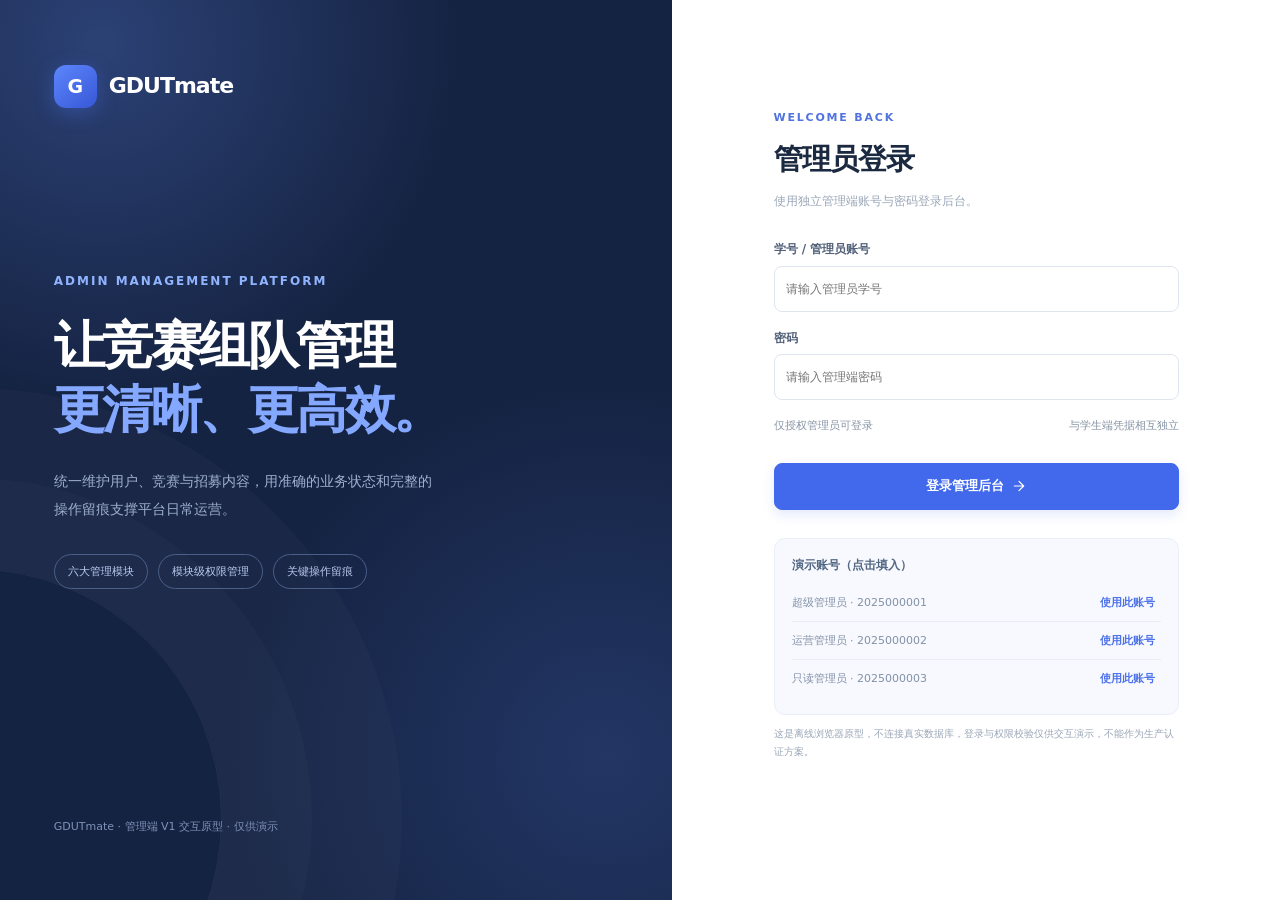
==== admin-v1/index.html @ 76bc225c "Add standalone mobile-accessible GDUTmate admin V1 interactive demo" ====
<!DOCTYPE html>
<html lang="zh-CN">
<head>
<meta charset="UTF-8" />
<meta name="viewport" content="width=device-width, initial-scale=1.0" />
<meta name="theme-color" content="#111c33" />
<title>GDUTmate · 管理端 V1 Demo</title>
<style>
:root{--ink:#1b2940;--muted:#8591a5;--blue:#4168e9;--blue2:#eef2ff;--line:#e7ecf3;--canvas:#f5f7fb;--green:#1b9b6b;--red:#d95663;--amber:#c68125;--side:#142037;--side2:#1e2b46;--white:#fff;--shadow:0 15px 46px rgba(22,43,82,.07)}
*{box-sizing:border-box}html{min-width:320px}body{margin:0;font-family:Inter,"SF Pro Display","PingFang SC","Microsoft YaHei",system-ui,sans-serif;background:var(--canvas);color:var(--ink);font-size:13px;line-height:1.55}button,input,select,textarea{font:inherit}button{cursor:pointer}button:disabled{opacity:.43;cursor:not-allowed}svg{flex-shrink:0}input,select,textarea{outline:none}input:focus,select:focus,textarea:focus{border-color:#a4b8fd!important;box-shadow:0 0 0 3px rgba(65,104,233,.10)}a{color:var(--blue)}h1,h2,h3,p{margin:0}.layout{display:flex;min-height:100vh}.sidebar{width:246px;position:fixed;inset:0 auto 0 0;background:var(--side);color:#bdc9db;display:flex;flex-direction:column;z-index:10;transition:width .2s}.brand{height:88px;display:flex;gap:11px;align-items:center;padding:0 25px;color:white;border-bottom:1px solid rgba(255,255,255,.065)}.brand-mark{height:37px;width:37px;border-radius:12px;background:linear-gradient(140deg,#5d86fc,#3757d7);display:grid;place-items:center;font-size:19px;font-weight:800;color:white;box-shadow:0 5px 19px rgba(77,113,240,.34)}.brand-name{font-size:20px;font-weight:800;letter-spacing:-.5px;line-height:1.15}.brand-name small{display:block;color:#8194b5;font-size:10px;letter-spacing:1.25px;font-weight:600;margin-top:4px}.nav-label{padding:31px 27px 13px;color:#70819d;font-size:10px;letter-spacing:2px;font-weight:800}.nav{padding:0 12px;display:flex;flex-direction:column;gap:5px}.nav-btn{width:100%;display:flex;align-items:center;gap:13px;border:0;border-radius:10px;background:transparent;color:#a9b9d1;text-align:left;padding:12px 15px;font-weight:600;transition:.16s}.nav-btn svg{color:#8498b9}.nav-btn:hover:not(:disabled){background:#23334f;color:white}.nav-btn.active{background:linear-gradient(100deg,#3759b0,#3353ac);color:white;box-shadow:0 5px 18px rgba(15,30,68,.28)}.nav-btn.active svg{color:white}.nav-btn.locked{opacity:.5}.nav-btn .lock{margin-left:auto}.sidebar-bottom{margin-top:auto;padding:17px 16px 20px;border-top:1px solid rgba(255,255,255,.075)}.side-user{display:flex;gap:10px;align-items:center;padding:7px 7px 14px}.side-avatar{background:#718bd1;color:white;border-radius:11px;width:34px;height:34px;display:grid;place-items:center;font-weight:750}.side-user strong{color:#e4ecfc;display:block;font-size:12px}.side-user span{color:#8d9db7;font-size:10px}.side-logout{border:1px solid rgba(255,255,255,.12);color:#afc0d7;background:#1c2b43;width:100%;padding:9px 13px;border-radius:9px;display:flex;gap:10px;align-items:center;justify-content:center}.side-logout:hover{background:#283b59}.side-reset{margin-top:10px;text-align:center;font-size:11px;color:#687b99;cursor:pointer}.side-reset:hover{color:#d6e1f8}.main{margin-left:246px;min-width:0;flex:1}.topbar{height:70px;padding:0 37px;border-bottom:1px solid var(--line);background:#fff;display:flex;align-items:center;justify-content:space-between;gap:10px}.breadcrumbs{display:flex;align-items:center;gap:9px;color:#8d99ac;font-size:12px}.breadcrumbs strong{font-weight:750;color:#263653}.top-actions{display:flex;gap:12px;align-items:center}.demo-label{font-size:11px;border:1px solid #dce4f7;background:#f0f4ff;color:#5674bc;border-radius:7px;padding:5px 9px;white-space:nowrap}.clock{font-size:12px;color:#7f8a9b}.top-avatar{width:32px;height:32px;border-radius:50%;display:grid;place-items:center;color:#fff;font-weight:800;background:#9dacd8}.content{max-width:1600px;margin:auto;padding:35px 37px 55px}.page-head{display:flex;align-items:flex-start;justify-content:space-between;gap:16px;margin-bottom:25px}.eyebrow{color:#4a71e9;font-size:11px;font-weight:800;letter-spacing:1.4px;margin-bottom:8px}.page-head h1{font-size:25px;font-weight:780;letter-spacing:-.9px;margin-bottom:7px}.subtitle{color:#8a95a7;font-size:12px}.muted{color:var(--muted)}.notice{border:1px solid #e0e9fd;background:#f5f8ff;color:#5770a1;border-radius:10px;padding:10px 13px;font-size:11px;display:flex;align-items:flex-start;gap:8px;margin-bottom:19px}.kpi-grid{display:grid;grid-template-columns:repeat(4,minmax(160px,1fr));gap:16px}.kpi{position:relative;text-align:left;border:1px solid #e6ebf2;background:white;padding:23px 22px 18px;border-radius:15px;box-shadow:var(--shadow);min-height:168px;transition:transform .16s,box-shadow .16s}.kpi:hover{transform:translateY(-3px);box-shadow:0 19px 42px rgba(29,57,108,.11)}.kpi-top{display:flex;justify-content:space-between;align-items:flex-start}.kpi-label{color:#7d8a9d;font-weight:600;font-size:12px}.kpi-icon{height:40px;width:40px;display:grid;place-items:center;border-radius:12px;background:#edf2ff;color:#4875ed}.kpi-icon.green{background:#e8f7f0;color:#269b6b}.kpi-icon.purple{background:#f3efff;color:#8c69c9}.kpi-icon.amber{background:#fff6e9;color:#d29a3f}.kpi-value{font-size:38px;line-height:1.2;font-weight:820;letter-spacing:-1.8px;margin-top:13px;font-variant-numeric:tabular-nums}.kpi-bottom{display:flex;justify-content:space-between;align-items:center;color:#9aa6b7;font-size:11px;margin-top:9px}.kpi-bottom span:last-child{display:flex;align-items:center;color:#587ced;gap:3px}.panel{background:white;border:1px solid var(--line);border-radius:15px;box-shadow:0 11px 40px rgba(32,53,90,.035);overflow:hidden}.panel-pad{padding:24px}.overview-lower{margin-top:21px;display:grid;grid-template-columns:1.08fr .92fr;gap:19px}.panel-title{display:flex;align-items:center;justify-content:space-between;gap:10px;margin-bottom:16px}.panel-title h3{font-size:15px;font-weight:760}.metric-list{display:flex;flex-direction:column;gap:0}.metric-line{display:grid;grid-template-columns:160px 1fr;gap:14px;border-bottom:1px solid #eef1f6;padding:11px 0}.metric-line:last-child{border-bottom:0}.metric-line strong{font-weight:700;color:#3b4c69;font-size:12px}.metric-line span{color:#8a95a6;font-size:12px}.activity{display:flex;flex-direction:column;gap:13px}.activity-item{display:flex;gap:12px;align-items:flex-start}.activity-dot{height:9px;width:9px;border-radius:50%;background:#a4b7ef;margin:6px 0 0 4px;box-shadow:0 0 0 4px #eff3ff}.activity-content{flex:1}.activity-content strong{font-size:12px;color:#3a4b67;font-weight:700}.activity-content p{color:#98a2b1;font-size:11px;margin-top:3px}.text-btn{border:0;background:transparent;color:#4b70da;padding:4px 0;font-weight:700;font-size:11px}.text-btn:hover{text-decoration:underline}.toolbar{padding:21px 23px;display:flex;align-items:center;justify-content:space-between;gap:12px;flex-wrap:wrap;border-bottom:1px solid #edf0f5}.filter-row{display:flex;align-items:center;gap:9px;flex-wrap:wrap}.search-wrap{position:relative}.search-wrap svg{position:absolute;left:12px;top:50%;transform:translateY(-50%);color:#9aa8b8}.control{height:36px;min-width:145px;border:1px solid #e1e7f1;background:#fff;border-radius:8px;color:#3c4d66;padding:0 12px;font-size:12px}.search-input{padding-left:35px;min-width:230px;width:260px}.btn{display:inline-flex;align-items:center;justify-content:center;gap:7px;border-radius:8px;border:1px solid #dfe6f1;background:#fff;color:#40516e;height:36px;padding:0 14px;font-weight:650;font-size:12px;white-space:nowrap;transition:.16s}.btn:hover:not(:disabled){background:#f5f8ff;border-color:#bfcdf5}.btn.primary{background:#4269eb;color:#fff;border-color:#4269eb;box-shadow:0 5px 12px rgba(65,104,233,.14)}.btn.primary:hover:not(:disabled){background:#3256d6}.btn.danger{color:#d34f59;border-color:#f2ced3}.btn.danger:hover:not(:disabled){background:#fff2f3}.btn.ghost{border-color:transparent;background:transparent}.btn.small{height:29px;padding:0 10px;font-size:11px}.btn.tiny{height:27px;padding:0 8px;font-size:11px}.btn.indigo{color:#4169df;border-color:#e1e7fc;background:#f8faff}.tbl-scroll{overflow-x:auto}.table{width:100%;border-collapse:collapse;text-align:left;min-width:820px}.table th{background:#fafbfe;color:#8996aa;text-transform:none;font-size:11px;font-weight:730;letter-spacing:.2px;padding:14px 20px;border-bottom:1px solid #edf0f5;white-space:nowrap}.table td{padding:15px 20px;font-size:12px;border-bottom:1px solid #f0f2f6;color:#42516b;vertical-align:middle;white-space:nowrap}.table tr:last-child td{border-bottom:0}.table tbody tr:hover{background:#fcfdff}.cell-main{font-weight:730;color:#2a3a55;max-width:255px;overflow:hidden;text-overflow:ellipsis}.cell-sub{font-size:10px;color:#a0acbc;margin-top:3px}.mono{font-variant-numeric:tabular-nums;font-family:ui-monospace,Menlo,Consolas,monospace;color:#7083a5;font-size:11px}.badge{display:inline-flex;align-items:center;gap:5px;padding:3px 9px;background:#f0f4ff;color:#5273ba;font-size:10px;border-radius:6px;font-weight:700;white-space:nowrap}.badge:before{content:'';width:5px;height:5px;border-radius:50%;background:currentColor}.badge.good{color:#1c9a71;background:#eaf8f1}.badge.warn{color:#bf812a;background:#fff5e6}.badge.bad{color:#d75969;background:#fdf0f2}.badge.neutral{color:#7e8da4;background:#f2f4f7}.badge.purple{color:#8769b7;background:#f4f0ff}.action-flex{display:flex;align-items:center;gap:7px}.pagination{padding:16px 22px;display:flex;justify-content:space-between;align-items:center;gap:10px;border-top:1px solid #eef1f5;font-size:11px;color:#98a4b5}.pages{display:flex;gap:5px}.page-button{height:29px;min-width:29px;padding:0 8px;border-radius:7px;border:1px solid #e5e9f1;color:#6d7d97;background:white}.page-button.current{background:#4268e9;color:white;border-color:#4268e9}.empty{text-align:center;padding:70px 12px;color:#a1aab8}.empty svg{color:#bfcadd;margin-bottom:10px}.empty h3{font-weight:700;color:#51617b;font-size:14px;margin-bottom:5px}.section-tabs{display:flex;align-items:center;gap:8px;padding:0 22px;border-bottom:1px solid #e9edf3}.tab{border:0;background:transparent;padding:17px 10px;color:#8b98ac;font-weight:700;border-bottom:2px solid transparent}.tab.active{color:#3c67e9;border-color:#496eef}.box-note{color:#8794a8;background:#f8faff;border:1px solid #eef1fc;padding:13px 15px;border-radius:9px;font-size:11px;margin-top:17px}.overlay{position:fixed;z-index:100;inset:0;background:rgba(15,29,55,.46);display:flex;align-items:center;justify-content:center;padding:22px;backdrop-filter:blur(2px)}.modal{width:min(650px,100%);max-height:calc(100vh - 40px);background:white;border-radius:16px;box-shadow:0 30px 80px rgba(5,24,65,.26);display:flex;flex-direction:column;overflow:hidden;animation:pop .18s ease-out}.modal.wide{width:min(850px,100%)}.modal.narrow{width:min(470px,100%)}@keyframes pop{from{transform:scale(.98) translateY(6px);opacity:.5}to{transform:none;opacity:1}}.modal-head{display:flex;align-items:center;justify-content:space-between;gap:14px;border-bottom:1px solid #edf0f5;padding:19px 24px}.modal-head h2{font-size:17px;font-weight:790}.close{height:30px;width:30px;border:0;border-radius:7px;color:#8a97ab;background:#f5f7fb;display:grid;place-items:center}.modal-body{overflow-y:auto;padding:23px 24px;min-height:0}.modal-foot{display:flex;justify-content:flex-end;gap:9px;border-top:1px solid #eef1f5;padding:15px 24px;background:#fdfefe}.form-grid{display:grid;grid-template-columns:repeat(2,minmax(0,1fr));gap:16px}.form-field{display:flex;flex-direction:column;gap:7px}.form-field.full{grid-column:1/-1}.form-field label{color:#53627a;font-size:12px;font-weight:700}.form-field label em{color:#e56e76;font-style:normal}.form-control{border:1px solid #dfe5ef;background:#fff;border-radius:8px;min-height:38px;width:100%;padding:9px 11px;color:#344561;font-size:12px}.form-control:disabled{background:#f6f8fb;color:#9aa6b5}textarea.form-control{resize:vertical;min-height:75px}.form-hint{color:#98a4b7;font-size:10px}.kv-grid{display:grid;grid-template-columns:repeat(2,minmax(0,1fr));gap:17px}.kv-item label{display:block;color:#8f9bad;font-size:11px;margin-bottom:4px}.kv-item strong{display:block;color:#35455f;font-size:12px;font-weight:700;word-break:break-word}.modal-divider{border:0;border-top:1px solid #edf1f6;margin:22px 0}.subhead{font-size:13px;font-weight:750;color:#2f405a;margin-bottom:14px}.drawer-overlay{align-items:stretch;justify-content:flex-end;padding:0}.drawer{width:min(660px,100%);background:white;height:100%;display:flex;flex-direction:column;box-shadow:-16px 0 60px rgba(8,20,48,.16);animation:slide .22s ease-out}@keyframes slide{from{transform:translateX(30px);opacity:.6}to{transform:none;opacity:1}}.drawer .modal-body{padding:26px 30px}.drawer .modal-head{padding:22px 29px}.drawer .modal-foot{padding:16px 29px}.drawer-hero{border-radius:12px;background:linear-gradient(125deg,#f5f8ff,#eaf0ff);padding:19px;display:flex;align-items:center;justify-content:space-between;margin-bottom:21px}.drawer-hero strong{display:block;color:#273c68;font-size:17px;font-weight:800}.drawer-hero span{display:block;color:#7791bf;font-size:11px;margin-top:3px}.callout{border:1px solid #f7e1b8;background:#fffbf2;padding:12px 13px;color:#99723b;border-radius:9px;font-size:11px;line-height:1.8}.danger-note{background:#fff3f4;border-color:#f9dce0;color:#b65c67}.permission-matrix{width:100%;border-collapse:collapse}.permission-matrix th,.permission-matrix td{border:1px solid #e8ecf2;padding:11px;text-align:center;font-size:11px}.permission-matrix th{background:#f8faff;color:#7a8aa3}.permission-matrix td:first-child{font-weight:720;color:#364a69;text-align:left}.permission-matrix input{accent-color:#466beb;height:15px;width:15px}.import-preview{overflow:auto;max-height:260px;margin-top:12px;border:1px solid #edf0f5;border-radius:9px}.import-preview table{border-collapse:collapse;width:100%;min-width:450px}.import-preview th,.import-preview td{border-bottom:1px solid #edf0f5;padding:8px 10px;font-size:11px;text-align:left}.import-preview th{background:#f8faff;color:#8797af}.error{color:#d75062;font-size:11px;margin-top:7px}.input-file{background:#f7f9ff;border:1px dashed #aebee7;padding:20px;border-radius:10px;text-align:center}.input-file input{max-width:100%;margin:10px auto 0}.login-screen{min-height:100vh;display:grid;grid-template-columns:minmax(0,1.05fr) minmax(450px,.95fr);background:#fff}.login-art{background:radial-gradient(circle at 15% 5%,rgba(105,147,255,.27),transparent 35%),radial-gradient(circle at 90% 84%,rgba(66,99,182,.3),transparent 39%),#152342;color:#fff;padding:65px 8%;display:flex;flex-direction:column;position:relative;overflow:hidden}.login-art:before{content:'';position:absolute;width:500px;height:500px;border:1px solid rgba(255,255,255,.06);border-radius:50%;left:-280px;bottom:-170px;box-shadow:0 0 0 90px rgba(255,255,255,.018),0 0 0 180px rgba(255,255,255,.018)}.login-brand{display:flex;align-items:center;gap:12px;position:relative}.login-brand .brand-mark{height:43px;width:43px}.login-brand strong{font-size:22px;letter-spacing:-1px}.login-copy{position:relative;margin:auto 0;padding-bottom:65px}.login-tag{color:#91b4ff;font-size:12px;font-weight:800;letter-spacing:2px;margin-bottom:22px}.login-copy h1{font-size:clamp(38px,4vw,60px);font-weight:820;line-height:1.26;letter-spacing:-2.5px}.login-copy h1 span{color:#84a7ff}.login-copy p{margin-top:25px;font-size:14px;color:#9fb0d0;max-width:390px;line-height:2}.login-pills{display:flex;gap:10px;flex-wrap:wrap;margin-top:31px}.login-pills span{color:#b9cbf0;border:1px solid #4a5f8a;border-radius:100px;padding:8px 13px;font-size:11px}.login-footer{color:#7e92b8;position:relative;font-size:11px}.login-right{padding:35px;display:flex;align-items:center;justify-content:center}.login-card{width:min(405px,100%)}.login-card .welcome{color:#5073df;font-size:11px;font-weight:800;letter-spacing:1.8px;margin-bottom:11px}.login-card h2{font-size:29px;letter-spacing:-1px;font-weight:820}.login-card p{font-size:12px;color:#9aa6b7;margin-top:10px;margin-bottom:30px}.login-form .form-field{margin-bottom:17px}.login-form .form-control{height:46px}.login-form .btn.primary{height:47px;font-size:13px;width:100%;margin-top:8px}.demo-accounts{background:#f7f9fe;border:1px solid #e9eef9;padding:17px;border-radius:11px;margin-top:28px}.demo-accounts h3{color:#536783;font-size:12px;margin-bottom:10px}.demo-account{display:flex;align-items:center;justify-content:space-between;border-top:1px solid #e7edf7;padding:9px 0;gap:5px}.demo-account:first-of-type{border-top:0}.demo-account span{color:#8391a7;font-size:11px}.demo-account button{border:0;background:transparent;color:#4d72ea;font-weight:700;font-size:11px}.login-error{color:#d95361;font-size:11px;min-height:20px;padding-top:4px}.help-row{display:flex;align-items:center;justify-content:space-between;gap:12px;font-size:11px;color:#8794a5}.permission-lock{border:1px solid #edf0f6;background:white;border-radius:14px;padding:60px 22px;text-align:center;color:#7f8c9d}.permission-lock h3{font-size:17px;color:#3c4e6b;margin:10px 0 5px}.toast-holder{position:fixed;z-index:250;right:27px;top:82px;display:flex;flex-direction:column;gap:10px}.toast{display:flex;align-items:flex-start;gap:10px;max-width:370px;background:#203450;color:white;padding:13px 16px;border-radius:9px;box-shadow:0 15px 32px rgba(19,39,73,.24);font-size:12px;animation:pop .18s ease-out}.toast.success svg{color:#66d5a4}.toast.error svg{color:#ff949f}.info-grid{display:grid;grid-template-columns:repeat(2,minmax(0,1fr));gap:11px}.info-card{background:#f8faff;padding:13px;border-radius:9px}.info-card span{display:block;font-size:10px;color:#97a5ba}.info-card strong{font-size:13px;color:#354c78;font-weight:750}.nowrap{white-space:nowrap}.mobile-nav{display:none}
@media(max-width:1190px){.sidebar{width:210px}.brand{padding:0 16px}.main{margin-left:210px}.content{padding:26px}.topbar{padding:0 26px}.kpi-grid{grid-template-columns:repeat(2,minmax(160px,1fr))}.overview-lower{grid-template-columns:1fr}.search-input{width:205px;min-width:190px}}
@media(max-width:700px){.sidebar{width:66px}.brand{justify-content:center;padding:0}.brand-name,.nav-label,.nav-btn span,.side-user>div:nth-child(2),.side-logout span,.side-reset,.side-user .side-avatar+div,.nav-btn .lock{display:none}.nav{padding:18px 8px}.nav-btn{justify-content:center;padding:12px}.side-user{justify-content:center}.side-logout{padding:9px}.main{margin-left:66px}.topbar{height:60px;padding:0 13px}.content{padding:20px 13px}.clock,.top-avatar{display:none}.demo-label{font-size:9px}.page-head h1{font-size:21px}.page-head{align-items:center}.kpi-grid{gap:9px}.kpi{padding:14px;min-height:146px}.kpi-value{font-size:31px}.kpi-icon{width:30px;height:30px}.toolbar{padding:14px}.filter-row{width:100%}.control{flex:1;min-width:120px}.search-wrap{width:100%}.search-input{width:100%}.form-grid,.kv-grid{grid-template-columns:1fr}.login-screen{display:block}.login-art{min-height:200px;padding:27px}.login-copy{margin:27px 0 0;padding:0}.login-copy h1{font-size:27px}.login-copy p,.login-pills,.login-footer{display:none}.login-right{padding:32px 22px}.login-card h2{font-size:25px}.modal-body{padding:17px}.drawer .modal-body{padding:17px}.drawer .modal-head{padding:18px}.modal-head{padding:16px}.modal-foot{padding:13px}.metric-line{grid-template-columns:1fr;gap:2px}}
@media(max-width:700px){.kpi-grid{grid-template-columns:repeat(2,minmax(0,1fr))}.kpi{padding:13px 11px;min-height:152px}.kpi-label{font-size:11px;max-width:calc(100% - 34px);overflow-wrap:anywhere;line-height:1.5}.kpi-top{min-height:42px}.kpi-bottom{font-size:10px;gap:7px;flex-wrap:wrap}.kpi-bottom span:last-child{white-space:nowrap}.kpi-value{font-size:29px}.breadcrumbs{font-size:11px}.topbar{gap:6px}.demo-label{white-space:normal;text-align:center}.permission-matrix{min-width:490px}.page-head{flex-wrap:wrap}.page-head .filter-row{width:100%}.page-head .filter-row .btn{flex:1}.table th,.table td{padding:12px 14px}.modal-foot{flex-wrap:wrap}.modal-foot .btn{flex:1}.login-art{min-height:165px}.login-copy{margin-top:18px}.login-copy h1{font-size:25px}}
@media(max-width:380px){.kpi-grid{grid-template-columns:1fr}.kpi{min-height:130px}.kpi-bottom{flex-wrap:nowrap}.sidebar{width:56px}.main{margin-left:56px}.nav{padding:12px 5px}.topbar{padding:0 10px}.content{padding:17px 10px}}
@media(max-width:440px){.kpi-grid{grid-template-columns:1fr}.kpi{padding:17px 19px;min-height:126px}.kpi-label{font-size:12px;max-width:none;white-space:nowrap}.kpi-top{min-height:0}.kpi-bottom{flex-wrap:nowrap}}

/* 首页最近管理操作：独立区块，不恢复已删除的指标统计口径 */
.recent-ops-panel{grid-column:1/-1}
.recent-ops-list{display:flex;flex-direction:column}
.recent-ops-item{width:100%;padding:14px 5px;border:0;border-top:1px solid #edf1f7;background:transparent;text-align:left;display:grid;grid-template-columns:10px minmax(0,1fr) minmax(120px,1.1fr) 152px 18px;gap:15px;align-items:center;color:var(--ink);border-radius:0}
.recent-ops-item:first-child{border-top:0}
.recent-ops-item:hover,.recent-ops-item:focus-visible{background:#f8faff;outline:none}
.recent-ops-item:focus-visible{box-shadow:inset 0 0 0 2px #a4b8fd;border-radius:7px}
.recent-ops-item .activity-dot{margin:0;align-self:center}
.recent-ops-title{display:block;color:#334561;font-weight:730;font-size:12px}
.recent-ops-sub{display:block;margin-top:3px;color:#93a0b2;font-size:11px}
.recent-ops-detail{font-size:11px;color:#8190a5;overflow:hidden;text-overflow:ellipsis;white-space:nowrap}
.recent-ops-time{font-size:11px;color:#8896ab;white-space:nowrap;text-align:right;font-variant-numeric:tabular-nums}
.recent-ops-item>svg{color:#9aadcc}
.recent-ops-empty{padding:22px 5px;color:#8491a5;font-size:12px}
@media(max-width:900px){.recent-ops-item{grid-template-columns:10px minmax(0,1fr) auto 16px;gap:10px}.recent-ops-detail{display:none}.recent-ops-time{font-size:10px}}
@media(max-width:520px){.recent-ops-item{grid-template-columns:9px minmax(0,1fr) 15px;gap:9px}.recent-ops-time{grid-column:2;grid-row:2;text-align:left;margin-top:-10px}.recent-ops-item>svg{grid-column:3;grid-row:1}.recent-ops-panel.panel-pad{padding:15px}.panel-title h3{font-size:14px}}
</style>
</head>
<body>
<div id="app"></div><div class="toast-holder" id="toastHolder"></div><div id="overlayHost"></div>
<script>
'use strict';
const STORAGE='GDUTmate_admin_v1_demo_data_20261031_rev2';
const SESSION='GDUTmate_admin_v1_demo_session';
const safeStorage=type=>{try{const st=globalThis[type],k='gdutmate_probe_'+Math.random();st.setItem(k,'1');st.removeItem(k);return st}catch(e){const data={};return {getItem:key=>Object.prototype.hasOwnProperty.call(data,key)?data[key]:null,setItem:(key,val)=>{data[key]=String(val)},removeItem:key=>{delete data[key]}}}};
const demoLocalStorage=safeStorage('localStorage'),demoSessionStorage=safeStorage('sessionStorage');
const MODS=[['overview','数据总览','layout-dashboard'],['users','用户管理','users'],['competitions','竞赛管理','trophy'],['recruitments','招募管理','clipboard-list'],['feedback','反馈管理','message-square'],['settings','系统设置','settings']];
const MOD_NAME=Object.fromEntries(MODS.map(x=>[x[0],x[1]]));
const ACTIONS=['view','create','edit','delete'];const ALLOWED_RIGHTS={overview:['view'],users:['view','create','edit','delete'],competitions:['view','create','edit','delete'],recruitments:['view','edit','delete'],feedback:['view'],settings:['view','create','edit']};
const DEFAULT_ADMIN_RIGHTS={overview:['view'],users:['view','create','edit'],competitions:['view','create','edit','delete'],recruitments:['view','edit','delete'],feedback:['view'],settings:[]};
const DEMO_LOGINS=[['2025000001','Admin@2026','超级管理员'],['2025000002','Operation@2026','运营管理员'],['2025000003','ReadOnly@2026','只读管理员']];
const icons={
'layout-dashboard':'<rect x="3" y="3" width="7" height="9" rx="1"/><rect x="14" y="3" width="7" height="5" rx="1"/><rect x="14" y="12" width="7" height="9" rx="1"/><rect x="3" y="16" width="7" height="5" rx="1"/>',
'users':'<path d="M16 21v-2a4 4 0 0 0-4-4H6a4 4 0 0 0-4 4v2"/><circle cx="9" cy="7" r="4"/><path d="M22 21v-2a4 4 0 0 0-3-3.87M16 3.13a4 4 0 0 1 0 7.75"/>',
'trophy':'<path d="M8 21h8M12 17v4M7 4h10v5a5 5 0 0 1-10 0V4ZM7 6H4v3a4 4 0 0 0 4 4M17 6h3v3a4 4 0 0 1-4 4"/>',
'clipboard-list':'<rect x="5" y="5" width="14" height="16" rx="2"/><rect x="9" y="3" width="6" height="4" rx="1"/><path d="M9 12h6M9 16h6"/>',
'message-square':'<path d="M21 11.5a8.38 8.38 0 0 1-.9 3.8 8.5 8.5 0 0 1-7.6 4.7 8.38 8.38 0 0 1-3.8-.9L3 21l1.9-5.7a8.38 8.38 0 0 1-.9-3.8 8.5 8.5 0 0 1 4.7-7.6 8.38 8.38 0 0 1 3.8-.9h.5a8.48 8.48 0 0 1 8 8v.5z"/>',
'settings':'<path d="M12 15.5a3.5 3.5 0 1 0 0-7 3.5 3.5 0 0 0 0 7Z"/><path d="M19.4 15a1.7 1.7 0 0 0 .34 1.88l.06.06-1.86 1.86-.06-.06A1.7 1.7 0 0 0 16 18.4a1.7 1.7 0 0 0-1.06 1.56V20h-2.6v-.04A1.7 1.7 0 0 0 11.3 18.4a1.7 1.7 0 0 0-1.88.34l-.06.06-1.86-1.86.06-.06A1.7 1.7 0 0 0 7.9 15a1.7 1.7 0 0 0-1.56-1.06H6.3v-2.6h.04A1.7 1.7 0 0 0 7.9 10.3a1.7 1.7 0 0 0-.34-1.88L7.5 8.36 9.36 6.5l.06.06a1.7 1.7 0 0 0 1.88.34 1.7 1.7 0 0 0 1.06-1.56V5.3h2.6v.04a1.7 1.7 0 0 0 1.06 1.56 1.7 1.7 0 0 0 1.88-.34l.06-.06 1.86 1.86-.06.06A1.7 1.7 0 0 0 19.4 10.3a1.7 1.7 0 0 0 1.56 1.06H21v2.6h-.04A1.7 1.7 0 0 0 19.4 15Z" transform="translate(-.7 -.7)"/>',
'log-out':'<path d="M10 17l5-5-5-5M15 12H3"/><path d="M12 3h6a3 3 0 0 1 3 3v12a3 3 0 0 1-3 3h-6"/>',
'plus':'<path d="M12 5v14M5 12h14"/>','search':'<circle cx="11" cy="11" r="8"/><path d="m21 21-4.35-4.35"/>','x':'<path d="M18 6 6 18M6 6l12 12"/>',
'arrow-right':'<path d="M5 12h14m-7-7 7 7-7 7"/>','chevron-right':'<path d="m9 18 6-6-6-6"/>',
'check-circle':'<circle cx="12" cy="12" r="9"/><path d="m8 12 3 3 5-6"/>','alert-circle':'<circle cx="12" cy="12" r="9"/><path d="M12 8v4m0 4h.01"/>',
'info':'<circle cx="12" cy="12" r="9"/><path d="M12 11v5m0-8h.01"/>','shield':'<path d="m12 22 7-4V6l-7-4-7 4v12z"/><path d="m9 12 2 2 4-4"/>',
'user-round':'<circle cx="12" cy="8" r="4"/><path d="M4 21a8 8 0 0 1 16 0"/>','file-text':'<path d="M14 2H6a2 2 0 0 0-2 2v16a2 2 0 0 0 2 2h12a2 2 0 0 0 2-2V8Z"/><path d="M14 2v6h6M8 13h8M8 17h8"/>',
'calendar':'<rect x="3" y="5" width="18" height="16" rx="2"/><path d="M16 3v4M8 3v4M3 10h18"/>','lock':'<rect x="5" y="10" width="14" height="11" rx="2"/><path d="M8 10V7a4 4 0 0 1 8 0v3"/>',
'edit':'<path d="M12 20h9M16.5 3.5a2.12 2.12 0 0 1 3 3L9 17l-4 1 1-4Z"/>','trash':'<path d="M3 6h18M8 6V4h8v2M6 6l1 14h10l1-14M10 10v6M14 10v6"/>',
'eye':'<path d="M2 12s3.5-7 10-7 10 7 10 7-3.5 7-10 7S2 12 2 12Z"/><circle cx="12" cy="12" r="3"/>',
'upload':'<path d="M12 16V3m-5 5 5-5 5 5M4 17v3a1 1 0 0 0 1 1h14a1 1 0 0 0 1-1v-3"/>',
'download':'<path d="M12 3v13m-5-5 5 5 5-5M4 17v3a1 1 0 0 0 1 1h14a1 1 0 0 0 1-1v-3"/>',
'rotate-ccw':'<path d="M3 12a9 9 0 1 0 3-6.7L3 8M3 3v5h5"/>','filter':'<path d="M4 6h16M7 12h10M10 18h4"/>',
'list-checks':'<path d="m3 7 2 2 4-4M13 7h8M3 17l2 2 4-4M13 17h8"/>',
'key-round':'<circle cx="8" cy="15" r="5"/><path d="m11.5 11.5 8-8L22 6l-2 2 2 2-3 3-2-2-2 2"/>',
'file-clock':'<path d="M13 2H6a2 2 0 0 0-2 2v16a2 2 0 0 0 2 2h6M13 2v6h6M13 2l6 6M8 13h3M8 17h2"/><circle cx="18" cy="17" r="5"/><path d="M18 14v3l2 1"/>',
'log-in':'<path d="M10 17l5-5-5-5M15 12H3"/><path d="M12 3h6a3 3 0 0 1 3 3v12a3 3 0 0 1-3 3h-6"/>',
'help-circle':'<circle cx="12" cy="12" r="10"/><path d="M9 9a3 3 0 0 1 6 0c0 2-3 2-3 5M12 17h.01"/>'};
const I=(name,size=17)=>`<svg xmlns="http://www.w3.org/2000/svg" width="${size}" height="${size}" viewBox="0 0 24 24" fill="none" stroke="currentColor" stroke-width="1.8" stroke-linecap="round" stroke-linejoin="round" aria-hidden="true">${icons[name]||icons.info}</svg>`;
const h=s=>String(s??'').replace(/[&<>"']/g,c=>({'&':'&amp;','<':'&lt;','>':'&gt;','"':'&quot;',"'":'&#39;'}[c]));
const attr=h;
const today=()=>new Date().toISOString().slice(0,10);
const todayLocal=()=>{let d=new Date();return `${d.getFullYear()}-${String(d.getMonth()+1).padStart(2,'0')}-${String(d.getDate()).padStart(2,'0')}`};
const timestamp=()=>{let d=new Date();return d.getFullYear()+'-'+String(d.getMonth()+1).padStart(2,'0')+'-'+String(d.getDate()).padStart(2,'0')+' '+String(d.getHours()).padStart(2,'0')+':'+String(d.getMinutes()).padStart(2,'0')};
const fmt=s=>s?String(s).replace('T',' ').slice(0,16):'待公布';
const dotLabel=(txt,kind='neutral')=>`<span class="badge ${kind}">${h(txt)}</span>`;
const ehtml=()=>`<div class="empty">${I('search',32)}<h3>没有匹配的数据</h3><p>尝试调整关键词或筛选条件</p></div>`;
const uid=p=>p+'-'+Math.random().toString(36).slice(2,8).toUpperCase();
function seedData(){
 const names=['林予安','陈子衿','许知夏','周一舟','顾星野','张映雪','李闻溪','温以宁','苏见山','杨之微','杜怀远','沈知意','江允诚','宋初禾','黎星辰','唐沐川','叶清和','钟若澜','方云舒','罗景行','莫书言','吴亦晨'];
 const majors=['国际经济与贸易','工商管理','计算机科学与技术','机械设计制造及其自动化','自动化','市场营销','电子信息工程','工业设计'];
 const skills=['市场调研','数据分析','Python','商业策划','产品设计','机械建模','前端开发','视觉设计','演讲答辩','财务建模','文案写作','项目管理'];
 const users=names.map((name,i)=>({id:'U'+String(i+1).padStart(3,'0'),studentNo:'2025'+String(100001+i),realName:name,nickname:['海盐气泡','夏日航线','paperplane','知行合一','星际漫游','鱼与飞鸟','雨后初晴','蓝色多瑙河','青石','小宇宙','白桃汽水','无声入海'][i%12]+(i>=12?'·'+(i+1):''),grade:['2025级','2024级','2026级','2023级'][i%4],major:majors[i%majors.length],skills:[skills[i%skills.length],skills[(i+3)%skills.length]],contact:'微信：gdut_demo_'+String(i+1).padStart(3,'0'),status:i===9||i===18?'disabled':'active',registeredAt:'2026-'+String(7+Math.floor(i/7)).padStart(2,'0')+'-'+String(5+(i*3)%21).padStart(2,'0')+' 11:24',deleted:false}));
 const competitions=[
 ['C001','高校商业策划挑战赛','商赛',true,'2026-10-01','2026-12-15','2027-03-08'],
 ['C002','大学生市场调查实践赛','商赛',true,'2026-10-10','2026-11-20','2027-02-14'],
 ['C003','全国大学生智能制造竞赛','机械类',true,'2026-10-03','2027-01-31',''],
 ['C004','高校机器人创新设计赛','机械类',true,'2026-11-05','2027-02-16','2027-04-20'],
 ['C005','电子系统设计挑战赛','电子信息类',true,'2026-10-10','2026-12-10','2027-03-11'],
 ['C006','青年创新创业挑战赛','创新创业类',true,'2026-09-10','2026-10-22','2026-11-18'],
 ['C007','大学生工业设计大赛','设计类',false,'2026-10-20','2026-12-01',''],
 ['C008','校园创意融合大赛','综合类',true,'2026-09-15','2027-01-15',''],
 ['C009','品牌策划案例分析赛','商赛',true,'2026-12-01','2027-02-15',''],
 ['C010','机电一体化设计大赛','机械类',false,'2026-10-01','2026-12-20','']
 ].map(([id,name,category,listed,regStart,regEnd,eventDate])=>({id,name,category,listed,regStart,regEnd,eventDate,deleted:false,updatedAt:'2026-10-29 15:30'}));
 const recs=[
 ['R1001','T100','星火调研队','C002','U001','数据分析','熟悉问卷设计、SPSS/Python基础','2026-10-15','2026-11-16',3,1,false,true],
 ['R1002','T100','星火调研队','C002','U001','报告撰写','具备数据解释与文字表达能力','2026-10-15','2026-11-16',2,0,false,true],
 ['R1003','T101','蓝图商业队','C001','U002','商业策划','熟悉市场调研与商业计划书','2026-10-12','2026-12-01',2,1,false,true],
 ['R1004','T102','极点智造队','C003','U003','机械设计','会使用SolidWorks','2026-10-11','2026-12-30',2,0,false,true],
 ['R1005','T103','乘风电子队','C005','U004','硬件开发','熟悉单片机、PCB','2026-10-10','2026-11-23',1,1,false,true],
 ['R1006','T104','循光创新队','C008','U005','产品经理','能独立完成竞品与需求分析','2026-10-05','2026-12-11',2,1,true,true],
 ['R1007','T105','奇点机器人队','C004','U006','结构设计','有机械建模基础','2026-11-05','2027-02-02',3,0,false,true],
 ['R1008','T106','青山计划队','C006','U007','路演答辩','有演讲或项目陈述经验','2026-09-15','2026-10-21',2,0,false,true],
 ['R1009','T107','造物实验室','C007','U008','视觉设计','熟悉Figma、PS','2026-10-20','2026-11-30',2,0,false,false],
 ['R1010','T108','星图商业队','C001','U009','财务分析','能够构建财务预测模型','2026-10-22','2026-12-01',3,0,false,false],
 ['R1011','T109','凌云科创队','C003','U010','嵌入式工程','C语言与单片机基础','2026-10-20','2026-12-30',2,0,false,true],
 ['R1012','T109','凌云科创队','C003','U010','硬件测试','具备实验设备使用经验','2026-10-20','2026-12-30',2,0,false,true],
 ['R1013','T110','远见研究队','C002','U011','数据可视化','Excel、Python可视化基础','2026-10-24','2026-11-09',3,0,false,true],
 ['R1014','T111','银河设计社','C008','U012','UI设计','具备交互设计知识','2026-10-28','2026-12-21',1,0,false,true],
 ['R1015','T112','云帆商业队','C001','U013','项目运营','文案、协调及时间管理能力','2026-10-01','2026-10-22',1,0,false,true],
 ['R1016','T113','城市创新队','C009','U014','市场研究','会写竞品分析报告','2026-12-01','2027-01-10',2,0,false,true]
 ].map(([id,teamId,teamName,compId,publisherId,position,requirements,startsAt,endsAt,quota,joined,closed,listed],i)=>({id,teamId,teamName,compId,publisherId,position,requirements,startsAt,endsAt,quota,joined,closed,listed,deleted:false,hiddenReason:listed?'':'manual',publishedAt:'2026-10-'+String(8+i).padStart(2,'0')+' 14:20'}));
 const feedback=[
 ['F1008','U003','希望筛选器支持同时选多个技能标签','目前选择技能标签只能单选，想要多选','2026-10-29 19:12'],
 ['F1007','U012','发布招募后缺少明显成功提示','发布按钮点完之后不确定是否成功，建议弹窗提示。','2026-10-29 15:24'],
 ['F1006','U005','招募页面竞赛名称过长时被截断','有的比赛名称很长，卡片里显示不完整。','2026-10-28 21:05'],
 ['F1005','U009','想要查看队伍是否已经招满','希望列表展示名额已满的状态，不要进去才知道。','2026-10-27 10:36'],
 ['F1004','U011','建议增加比赛日历入口','希望通过比赛日历找到即将截止的竞赛。','2026-10-26 17:41'],
 ['F1003','U006','筛选页面字体有点小','部分表单字段文字偏小。','2026-10-25 13:15'],
 ['F1002','U016','个人技能标签能否自定义','自己的技能不在固定的标签列表里。','2026-10-24 12:01'],
 ['F1001','U018','登录界面能否增加忘记密码入口','希望提供自助找回密码流程。','2026-10-23 09:56']
 ].map(([id,userId,summary,content,submittedAt])=>({id,userId,summary,content,submittedAt}));
 const admin=[
 {id:'A001',account:'2025000001',displayName:'系统管理员',role:'超级管理员',status:'active',createdAt:'2026-10-20 10:00',passwordHash:'',salt:'demo-super-2026',perms:{}},
 {id:'A002',account:'2025000002',displayName:'运营同学',role:'运营管理员',status:'active',createdAt:'2026-10-21 10:00',passwordHash:'',salt:'demo-ops-2026',perms:structuredClone(DEFAULT_ADMIN_RIGHTS)},
 {id:'A003',account:'2025000003',displayName:'观察员',role:'只读管理员',status:'active',createdAt:'2026-10-22 10:00',passwordHash:'',salt:'demo-read-2026',perms:Object.fromEntries(MODS.map(v=>[v[0],v[0]==='settings'?[]:['view']]))}
 ];
 const logs=[
 {id:'LOG-0003',actorId:'A001',actorAccount:'2025000001',at:'2026-10-29 15:30',module:'competitions',action:'更新竞赛',objectId:'C002',result:'成功',details:'更新报名日程与比赛基础信息',before:'报名截止：2026-11-15',after:'报名截止：2026-11-20'},
 {id:'LOG-0002',actorId:'A002',actorAccount:'2025000002',at:'2026-10-28 16:20',module:'recruitments',action:'下架招募',objectId:'R1010',result:'成功',details:'管理员下架，历史组队记录保留',before:'展示状态：上架',after:'展示状态：已下架'},
 {id:'LOG-0001',actorId:'A001',actorAccount:'2025000001',at:'2026-10-27 12:07',module:'users',action:'停用账号',objectId:'U010',result:'成功',details:'账号停止登录及写入权限',before:'状态：正常',after:'状态：已停用'}
 ];
 return {users,competitions,recruitments:recs,deletedRecruitmentRefs:[],feedback,admins:admin,logs,categories:['商赛','机械类','电子信息类','创新创业类','设计类','综合类'],teams:recs.map(x=>x.teamId).filter((x,i,a)=>a.indexOf(x)===i)};
}
let db;try{db=JSON.parse(demoLocalStorage.getItem(STORAGE))}catch(e){};if(!db?.users||!db?.admins)db=seedData();
let sessionAdminId=demoSessionStorage.getItem(SESSION)||'';
let currentPage='overview',settingsTab='admins';
const filters={users:{q:'',status:'all'},competitions:{q:'',category:'all',listed:'all'},recruitments:{q:'',comp:'all',business:'all',listed:'all'},feedback:{q:''},admins:{q:''},logs:{q:'',module:'all',action:'all'}};
const pageNos={users:1,competitions:1,recruitments:1,feedback:1,admins:1,logs:1};
let batchPreview=[],batchCredentials=[],toastTimer=0,confirmCallback=null;
const save=()=>demoLocalStorage.setItem(STORAGE,JSON.stringify(db));
const admin=()=>db.admins.find(a=>a.id===sessionAdminId && a.status==='active');
const isSuper=()=>admin()?.role==='超级管理员';
const can=(module,act)=>!!admin()&&ALLOWED_RIGHTS[module]?.includes(act)&&(isSuper()||!!admin()?.perms?.[module]?.includes(act));
const comp=id=>db.competitions.find(c=>c.id===id);
const person=id=>db.users.find(u=>u.id===id);
const ulabel=id=>{const u=person(id);return u&&!u.deleted?u.nickname:'[账号已删除]'};
const cname=id=>{let c=comp(id);return c?.name||'[已删除竞赛]'};
const areListed=r=>!r.deleted&&r.listed&&!!comp(r.compId)&&comp(r.compId).listed&&!comp(r.compId).deleted;
function bizStatus(r){const now=todayLocal();if(r.closed)return '已关闭';if(Number(r.joined)>=Number(r.quota))return '名额已满';if(r.startsAt&&r.startsAt>now)return '未开始';if(r.endsAt&&r.endsAt<now)return '已截止';return '招募中'}
const styleFor=s=>({'正常':'good','已停用':'bad','上架':'good','已下架':'neutral','招募中':'good','未开始':'purple','已截止':'warn','已关闭':'neutral','名额已满':'warn','成功':'good','已删除':'bad'})[s]||'neutral';
function recordLog(module,action,objectId,details,before='',after='',actorOverride=null){let actor=actorOverride||admin();db.logs.unshift({id:'LOG-'+String(Date.now()).slice(-8)+String(Math.floor(Math.random()*10)),actorId:actor.id,actorAccount:actor.account,at:timestamp(),module,action,objectId,result:'成功',details,before,after});save()}
const toast=(text,type='success')=>{let root=document.getElementById('toastHolder');let node=document.createElement('div');node.className='toast '+type;node.innerHTML=I(type==='success'?'check-circle':'alert-circle',16)+'<div>'+h(text)+'</div>';root.appendChild(node);setTimeout(()=>node.remove(),3500)};
async function pwdDigest(pass,salt){const s=salt+':'+pass;if(globalThis.crypto?.subtle){const result=await globalThis.crypto.subtle.digest('SHA-256',new TextEncoder().encode(s));return [...new Uint8Array(result)].map(v=>v.toString(16).padStart(2,'0')).join('')}let x=2166136261;for(let k=0;k<s.length;k++){x^=s.charCodeAt(k);x=Math.imul(x,16777619)}return 'fallback-'+(x>>>0).toString(16)}
async function ensureSeedHashes(){let changed=false;for(let i=0;i<db.admins.length;i++){let a=db.admins[i];if(!a.passwordHash&&DEMO_LOGINS[i]?.[0]===a.account){a.passwordHash=await pwdDigest(DEMO_LOGINS[i][1],a.salt);changed=true}}if(changed)save()}
function render(){let a=admin();if(!a){sessionAdminId='';demoSessionStorage.removeItem(SESSION);renderLogin();return}document.getElementById('app').innerHTML=`<div class="layout"><aside class="sidebar"><div class="brand"><div class="brand-mark">G</div><div class="brand-name">GDUTmate<small>ADMIN CONSOLE</small></div></div><div class="nav-label">工作台 / WORKSPACE</div><nav class="nav">${MODS.map(([key,label,ic])=>`<button type="button" class="nav-btn ${currentPage===key?'active':''} ${!can(key,'view')?'locked':''}" onclick="routeTo('${key}')" title="${label}">${I(ic,18)}<span>${label}</span>${!can(key,'view')?'<span class="lock">'+I('lock',12)+'</span>':''}</button>`).join('')}</nav><div class="sidebar-bottom"><div class="side-user"><div class="side-avatar">${h(a.displayName[0])}</div><div><strong>${h(a.displayName)}</strong><span>${h(a.role)} · ${h(a.account)}</span></div></div><button class="side-logout" onclick="logout()">${I('log-out',15)}<span>退出管理端</span></button>${isSuper()?'<div class="side-reset" onclick="resetDemo()">重置演示数据</div>':''}</div></aside><div class="main"><header class="topbar"><div class="breadcrumbs">GDUTmate 管理后台 ${I('chevron-right',13)} <strong>${MOD_NAME[currentPage]}</strong></div><div class="top-actions"><span class="demo-label">DEMO · 本地模拟数据</span><span class="clock">${h(new Intl.DateTimeFormat('zh-CN',{year:'numeric',month:'long',day:'numeric'}).format(new Date()))}</span><div class="top-avatar">${h(a.displayName[0])}</div></div></header><main class="content" id="content">${can(currentPage,'view')?renderContent():noPermission()}</main></div></div>`;
 if(can(currentPage,'view'))renderTable(currentPage);
}
function pageHead(eyebrow,title,desc,actions=''){return `<div class="page-head"><div><div class="eyebrow">${eyebrow}</div><h1>${title}</h1><div class="subtitle">${desc}</div></div><div class="filter-row">${actions}</div></div>`}
function noPermission(){return pageHead('ACCESS CONTROL',MOD_NAME[currentPage],'此模块由管理员权限控制')+`<div class="permission-lock">${I('lock',34)}<h3>当前账号无访问权限</h3><p>如需操作，请联系有权限的超级管理员调整模块访问权限。</p></div>`}
function renderContent(){switch(currentPage){case'overview':return overviewHTML();case'users':return usersHTML();case'competitions':return competitionsHTML();case'recruitments':return recHTML();case'feedback':return feedbackHTML();case'settings':return settingsHTML()}}
function routeTo(page,params={}){if(!MOD_NAME[page])return;if(params.reset){if(page==='recruitments')filters.recruitments={q:'',comp:'all',business:'all',listed:'all'};if(page==='users')filters.users={q:'',status:'all'};if(page==='feedback')filters.feedback={q:''};pageNos[page]=1}if(page==='recruitments'){if(params.business)filters.recruitments.business=params.business;if(params.listed)filters.recruitments.listed=params.listed}currentPage=page;closeOverlay();render();window.scrollTo({top:0,behavior:'instant'})}
function countStats(){const listed=db.recruitments.filter(areListed);return {users:db.users.filter(x=>!x.deleted).length,posts:listed.length,teams:new Set(listed.filter(r=>bizStatus(r)==='招募中').map(x=>x.teamId)).size,feedback:db.feedback.length}}
function overviewHTML(){let s=countStats();const metrics=[['有效用户总数',s.users,'users','users','未删除的用户账号','blue',{reset:true}],['当前已上架招募帖',s.posts,'clipboard-list','recruitments','当前上架的招募帖','green',{reset:true,listed:'listed'}],['正在招募的队伍数',s.teams,'trophy','recruitments','按队伍 ID 去重','purple',{reset:true,business:'招募中',listed:'listed'}],['反馈总数',s.feedback,'message-square','feedback','收到的有效反馈','amber',{reset:true}]];return pageHead('DASHBOARD / 数据总览','平台运营概况','查看平台核心运营数据，点击统计卡片可进入对应管理列表。')+`<div class="notice">${I('info',14)}<span>当前为<strong>本地模拟数据</strong>，示例竞赛、日期及账号并非真实信息；管理端尚未连接客户端或服务器。</span></div><div class="kpi-grid">${metrics.map(m=>`<button class="kpi" onclick='routeTo(${JSON.stringify(m[3])},${JSON.stringify(m[6])})'><div class="kpi-top"><span class="kpi-label">${h(m[0])}</span><span class="kpi-icon ${m[5]==='blue'?'':m[5]}">${I(m[2],20)}</span></div><div class="kpi-value">${m[1]}</div><div class="kpi-bottom"><span>${h(m[4])}</span><span>查看详情 ${I('arrow-right',12)}</span></div></button>`).join('')}</div><div class="overview-lower"><section class="panel panel-pad recent-ops-panel"><div class="panel-title"><h3>最近管理操作</h3>${can('settings','view')?`<button class="text-btn" type="button" onclick="openLogs()">查看全部日志 ${I('arrow-right',12)}</button>`:''}</div>${can('settings','view')?recentOperationsHTML():`<p class="recent-ops-empty">当前账号无操作日志查看权限。</p>`}</section></div>`}
function recentOperationsHTML(){
 const latest=[...(db.logs||[])].sort((a,b)=>b.at.localeCompare(a.at)).slice(0,5);
 if(!latest.length)return `<p class="recent-ops-empty">暂无管理操作记录。</p>`;
 return `<div class="recent-ops-list">${latest.map(x=>{
  const actor=db.admins.find(a=>a.id===x.actorId);
  return `<button type="button" class="recent-ops-item" onclick="openRecentLog('${attr(x.id)}')" title="查看此操作日志详情"><span class="activity-dot" aria-hidden="true"></span><span><span class="recent-ops-title">${h(x.action)} <span class="mono">${h(x.objectId)}</span></span><span class="recent-ops-sub">${h(actor?.displayName||x.actorAccount)} · ${h(MOD_NAME[x.module]||x.module)}</span></span><span class="recent-ops-detail" title="${attr(x.details||'')}">${h(x.details||'—')}</span><time class="recent-ops-time">${h(x.at)}</time>${I('chevron-right',14)}</button>`;
 }).join('')}</div>`;
}
function openRecentLog(id){if(!can('settings','view')){toast('当前账号无操作日志查看权限','error');return}openLog(id)}
function usersHTML(){return pageHead('USER MANAGEMENT','用户管理','查看、维护学生账号资料，支持单条录入与批量导入。',`${can('users','create')?`<button class="btn" onclick="openBatchImport()">${I('upload',14)}批量导入</button><button class="btn primary" onclick="openUserForm()">${I('plus',15)}单个录入</button>`:''}`)+`<section class="panel"><div class="toolbar"><div class="filter-row"><div class="search-wrap">${I('search',15)}<input class="control search-input" value="${attr(filters.users.q)}" placeholder="搜索学号或昵称" oninput="setFilter('users','q',this.value)" /></div><select class="control" onchange="setFilter('users','status',this.value)"><option value="all">全部账号状态</option><option value="active" ${filters.users.status==='active'?'selected':''}>正常</option><option value="disabled" ${filters.users.status==='disabled'?'selected':''}>已停用</option></select></div><span class="muted" style="font-size:11px">支持账号详情、编辑、停用、重置密码与删除</span></div><div id="table-results"></div></section>`}
function competitionsHTML(){return pageHead('COMPETITION MANAGEMENT','竞赛管理','正式系统使用统一竞赛 ID，供客户端筛选、发布招募和比赛日历共用。',`${can('competitions','edit')?`<button class="btn" onclick="openCategories()">${I('filter',14)}类别管理</button>`:''}${can('competitions','create')?`<button class="btn primary" onclick="openCompetitionForm()">${I('plus',15)}新增竞赛</button>`:''}`)+`<div class="notice">${I('info',14)}<span>竞赛下架或删除后，关联招募帖同步下架；重新上架竞赛不会自动恢复招募帖。比赛日期未公布时可保持空白。</span></div><section class="panel"><div class="toolbar"><div class="filter-row"><div class="search-wrap">${I('search',15)}<input class="control search-input" value="${attr(filters.competitions.q)}" placeholder="搜索竞赛名称或 ID" oninput="setFilter('competitions','q',this.value)" /></div><select class="control" onchange="setFilter('competitions','category',this.value)"><option value="all">全部竞赛类别</option>${db.categories.map(c=>`<option value="${attr(c)}" ${filters.competitions.category===c?'selected':''}>${h(c)}</option>`).join('')}</select><select class="control" onchange="setFilter('competitions','listed',this.value)"><option value="all">全部上架状态</option><option value="listed" ${filters.competitions.listed==='listed'?'selected':''}>上架</option><option value="unlisted" ${filters.competitions.listed==='unlisted'?'selected':''}>下架</option></select></div></div><div id="table-results"></div></section>`}
function recHTML(){return pageHead('RECRUITMENT MANAGEMENT','招募管理','只做招募内容管理，不代替队长审批入队和维护组队关系。')+`<div class="notice">${I('info',14)}<span>“招募中、未开始、已截止、已关闭、名额已满”根据业务字段推导。管理员只可下架、删除或在条件满足时恢复展示，不可强制修改业务状态。</span></div><section class="panel"><div class="toolbar"><div class="filter-row"><div class="search-wrap">${I('search',15)}<input class="control search-input" value="${attr(filters.recruitments.q)}" placeholder="搜索队伍、岗位或帖子 ID" oninput="setFilter('recruitments','q',this.value)" /></div><select class="control" onchange="setFilter('recruitments','comp',this.value)"><option value="all">全部竞赛</option>${db.competitions.filter(c=>!c.deleted).map(c=>`<option value="${c.id}" ${filters.recruitments.comp===c.id?'selected':''}>${h(c.name)}</option>`).join('')}</select><select class="control" onchange="setFilter('recruitments','business',this.value)"><option value="all">全部业务状态</option>${['招募中','未开始','已截止','已关闭','名额已满'].map(x=>`<option ${filters.recruitments.business===x?'selected':''}>${x}</option>`).join('')}</select><select class="control" onchange="setFilter('recruitments','listed',this.value)"><option value="all">全部展示状态</option><option value="listed" ${filters.recruitments.listed==='listed'?'selected':''}>上架</option><option value="unlisted" ${filters.recruitments.listed==='unlisted'?'selected':''}>已下架</option></select></div></div><div id="table-results"></div></section>`}
function feedbackHTML(){return pageHead('FEEDBACK MANAGEMENT','反馈管理','保留客户端提交的原始反馈；仅查看，不设置处理状态与强制回复。')+`<section class="panel"><div class="toolbar"><div class="filter-row"><div class="search-wrap">${I('search',15)}<input class="control search-input" value="${attr(filters.feedback.q)}" placeholder="搜索反馈内容或提交人" oninput="setFilter('feedback','q',this.value)" /></div></div><span class="muted" style="font-size:11px">按提交时间倒序</span></div><div id="table-results"></div></section>`}
function settingsHTML(){return pageHead('SYSTEM SETTINGS','系统设置','仅包含管理员账号与操作日志；权限与日志接口在正式开发时需服务端校验。')+`<section class="panel"><div class="section-tabs"><button class="tab ${settingsTab==='admins'?'active':''}" onclick="settingsTab='admins';render()">管理员账号</button><button class="tab ${settingsTab==='logs'?'active':''}" onclick="settingsTab='logs';render()">操作日志</button></div>${settingsTab==='admins'?`<div class="toolbar"><div class="filter-row"><div class="search-wrap">${I('search',15)}<input class="control search-input" value="${attr(filters.admins.q)}" placeholder="搜索管理员账号或姓名" oninput="setFilter('admins','q',this.value)" /></div></div>${can('settings','create')?`<button class="btn primary" onclick="openAdminForm()">${I('plus',15)}新增管理员</button>`:''}</div>`:`<div class="toolbar"><div class="filter-row"><div class="search-wrap">${I('search',15)}<input class="control search-input" value="${attr(filters.logs.q)}" placeholder="搜索操作者、对象 ID" oninput="setFilter('logs','q',this.value)" /></div><select class="control" onchange="setFilter('logs','module',this.value)"><option value="all">全部模块</option>${MODS.map(([k,v])=>`<option value="${k}" ${filters.logs.module===k?'selected':''}>${v}</option>`).join('')}</select><select class="control" onchange="setFilter('logs','action',this.value)"><option value="all">全部动作</option>${[...new Set(db.logs.map(x=>x.action))].map(x=>`<option value="${attr(x)}" ${filters.logs.action===x?'selected':''}>${h(x)}</option>`).join('')}</select></div><span class="muted" style="font-size:11px">日志只读，不可修改或删除</span></div>`}<div id="table-results"></div></section>`}
function setFilter(kind,key,value){filters[kind][key]=value;pageNos[kind]=1;renderTable(currentPage)}
function setPage(kind,n){pageNos[kind]=n;renderTable(currentPage)}
function paginate(kind,rows,cols){const n=8,total=rows.length,pg=Math.min(pageNos[kind]||1,Math.max(1,Math.ceil(total/n)));pageNos[kind]=pg;const shown=rows.slice((pg-1)*n,pg*n);return `<div class="tbl-scroll"><table class="table"><thead><tr>${cols.headers.map(c=>`<th>${c}</th>`).join('')}</tr></thead><tbody>${shown.map(cols.row).join('')}</tbody></table></div>${!total?ehtml():''}<div class="pagination"><span>共 <strong>${total}</strong> 条 · 当前第 ${pg} / ${Math.max(1,Math.ceil(total/n))} 页</span><div class="pages"><button class="page-button" ${pg===1?'disabled':''} onclick="setPage('${kind}',${pg-1})">上一页</button>${Array.from({length:Math.min(5,Math.ceil(total/n))},(_,i)=>{let t=Math.max(1,Math.min(Math.ceil(total/n)-4,pg-2))+i;return t<=Math.ceil(total/n)?`<button class="page-button ${pg===t?'current':''}" onclick="setPage('${kind}',${t})">${t}</button>`:''}).join('')}<button class="page-button" ${pg>=Math.ceil(total/n)?'disabled':''} onclick="setPage('${kind}',${pg+1})">下一页</button></div></div>`}
function renderTable(page){if(page==='overview'||!can(page,'view'))return;let root=document.getElementById('table-results');if(!root)return;let kind=page==='settings'?settingsTab:page,html='';if(kind==='users'){
 let f=filters.users,rows=db.users.filter(u=>!u.deleted&&(!f.q||[u.studentNo,u.nickname].some(x=>String(x).toLowerCase().includes(f.q.toLowerCase())))&&(f.status==='all'||u.status===f.status)).sort((a,b)=>a.studentNo.localeCompare(b.studentNo));
 html=paginate(kind,rows,{headers:['学号','昵称','年级','专业','账号状态','注册时间','操作'],row:u=>`<tr><td class="mono">${h(u.studentNo)}</td><td><div class="cell-main">${h(u.nickname)}</div></td><td>${h(u.grade)}</td><td>${h(u.major)}</td><td>${dotLabel(u.status==='active'?'正常':'已停用',u.status==='active'?'good':'bad')}</td><td class="mono">${h(u.registeredAt)}</td><td><div class="action-flex"><button class="btn tiny indigo" onclick="openUserDetails('${u.id}')">${I('eye',12)}查看详情</button>${can('users','edit')?`<button class="btn tiny" onclick="toggleUser('${u.id}')">${u.status==='active'?'停用':'恢复'}</button>`:''}</div></td></tr>`})
 }else if(kind==='competitions'){
 let f=filters.competitions,rows=db.competitions.filter(c=>!c.deleted&&(!f.q||[c.id,c.name].some(x=>x.toLowerCase().includes(f.q.toLowerCase())))&&(f.category==='all'||c.category===f.category)&&(f.listed==='all'||(f.listed==='listed')===c.listed));
 html=paginate(kind,rows,{headers:['竞赛 ID / 名称','类别','上架状态','报名开始','报名截止','比赛日期','更新时间','操作'],row:c=>`<tr><td><div class="cell-main">${h(c.name)}</div><div class="cell-sub mono">${c.id}</div></td><td>${h(c.category)}</td><td>${dotLabel(c.listed?'上架':'已下架',c.listed?'good':'neutral')}</td><td class="mono">${fmt(c.regStart)}</td><td class="mono">${fmt(c.regEnd)}</td><td class="mono">${fmt(c.eventDate)}</td><td class="mono">${h(c.updatedAt)}</td><td><div class="action-flex"><button class="btn tiny indigo" onclick="openCompetitionForm('${c.id}')">${can('competitions','edit')?'编辑':'查看'}</button>${can('competitions','edit')?`<button class="btn tiny" onclick="toggleCompetition('${c.id}')">${c.listed?'下架':'上架'}</button>`:''}${can('competitions','delete')?`<button class="btn tiny danger" onclick="deleteCompetition('${c.id}')">删除</button>`:''}</div></td></tr>`})
 }else if(kind==='recruitments'){
 let f=filters.recruitments,rows=db.recruitments.filter(r=>!r.deleted&&(!f.q||[r.id,r.teamName,r.position,cname(r.compId),ulabel(r.publisherId)].some(x=>String(x).toLowerCase().includes(f.q.toLowerCase())))&&(f.comp==='all'||r.compId===f.comp)&&(f.business==='all'||bizStatus(r)===f.business)&&(f.listed==='all'||(f.listed==='listed')===areListed(r))).sort((a,b)=>b.publishedAt.localeCompare(a.publishedAt));
 html=paginate(kind,rows,{headers:['招募帖 ID / 队伍','所属竞赛','岗位','发布者','发布时间','业务状态','展示状态','操作'],row:r=>`<tr><td><div class="cell-main">${h(r.teamName)}</div><div class="cell-sub mono">${h(r.id)} · ${h(r.teamId)}</div></td><td><div class="cell-main" style="max-width:190px" title="${attr(cname(r.compId))}">${h(cname(r.compId))}</div></td><td>${h(r.position)}</td><td>${h(ulabel(r.publisherId))}</td><td class="mono">${h(r.publishedAt)}</td><td>${dotLabel(bizStatus(r),styleFor(bizStatus(r)))}</td><td>${dotLabel(areListed(r)?'上架':'已下架',areListed(r)?'good':'neutral')}</td><td><div class="action-flex"><button class="btn tiny indigo" onclick="openRecruitment('${r.id}')">详情</button>${can('recruitments','edit')?`<button class="btn tiny" onclick="${areListed(r)?'unlistRecruitment':'restoreRecruitment'}('${r.id}')">${areListed(r)?'下架':'恢复'}</button>`:''}${can('recruitments','delete')?`<button class="btn tiny danger" onclick="deleteRecruitment('${r.id}')">删除</button>`:''}</div></td></tr>`})
 }else if(kind==='feedback'){
 let f=filters.feedback,rows=[...db.feedback].filter(x=>!f.q||[x.id,x.summary,x.content,ulabel(x.userId)].some(a=>String(a).toLowerCase().includes(f.q.toLowerCase()))).sort((a,b)=>b.submittedAt.localeCompare(a.submittedAt));
 html=paginate(kind,rows,{headers:['反馈 ID','提交人','内容摘要','提交时间','操作'],row:x=>`<tr><td class="mono">${x.id}</td><td>${h(ulabel(x.userId))}</td><td><div class="cell-main" style="max-width:480px" title="${attr(x.summary)}">${h(x.summary)}</div></td><td class="mono">${h(x.submittedAt)}</td><td><button class="btn tiny indigo" onclick="openFeedback('${x.id}')">${I('eye',12)}查看原始反馈</button></td></tr>`})
 }else if(kind==='admins'){
 let f=filters.admins,rows=db.admins.filter(x=>!f.q||[x.id,x.account,x.displayName,x.role].some(a=>String(a).toLowerCase().includes(f.q.toLowerCase())));
 html=paginate(kind,rows,{headers:['管理员 ID','学号账号','姓名/称呼','角色','状态','创建时间','操作'],row:x=>`<tr><td class="mono">${h(x.id)}</td><td class="mono">${h(x.account)}</td><td><strong>${h(x.displayName)}</strong></td><td>${h(x.role)}</td><td>${dotLabel(x.status==='active'?'正常':'已停用',x.status==='active'?'good':'bad')}</td><td class="mono">${h(x.createdAt)}</td><td><div class="action-flex">${can('settings','edit')?`<button class="btn tiny indigo" onclick="openAdminForm('${x.id}')">权限配置</button><button class="btn tiny" onclick="toggleAdmin('${x.id}')">${x.status==='active'?'停用':'恢复'}</button>`:`<button class="btn tiny indigo" onclick="openAdminForm('${x.id}')">查看权限</button>`}</div></td></tr>`})
 }else if(kind==='logs'){
 let f=filters.logs,rows=db.logs.filter(x=>(!f.q||[x.actorAccount,x.objectId,x.action,x.id].some(a=>String(a).toLowerCase().includes(f.q.toLowerCase())))&&(f.module==='all'||x.module===f.module)&&(f.action==='all'||x.action===f.action)).sort((a,b)=>b.at.localeCompare(a.at));
 html=paginate(kind,rows,{headers:['操作时间','操作者','模块','动作','业务对象 ID','结果','详情'],row:x=>`<tr><td class="mono">${h(x.at)}</td><td class="mono">${h(x.actorAccount)}</td><td>${h(MOD_NAME[x.module])}</td><td>${h(x.action)}</td><td class="mono">${h(x.objectId)}</td><td>${dotLabel(x.result,'good')}</td><td><button class="btn tiny indigo" onclick="openLog('${x.id}')">查看变更</button></td></tr>`})
 }
 root.innerHTML=html;
}
function openLogs(){if(can('settings','view')){settingsTab='logs';routeTo('settings')}else toast('当前账号无操作日志查看权限','error')}
function showOverlay(title,content,footer='',width='',drawer=false){const host=document.getElementById('overlayHost');host.innerHTML=`<div class="overlay ${drawer?'drawer-overlay':''}" id="overlay" onclick="if(event.target===this)closeOverlay()"><div class="${drawer?'drawer':'modal '+width}" role="dialog" aria-modal="true" aria-label="${attr(title)}"><div class="modal-head"><h2>${title}</h2><button class="close" type="button" aria-label="关闭" onclick="closeOverlay()">${I('x',18)}</button></div><div class="modal-body">${content}</div>${footer?`<div class="modal-foot">${footer}</div>`:''}</div></div>`}
function closeOverlay(){document.getElementById('overlayHost').innerHTML='';confirmCallback=null;batchCredentials=[]}
function dialogConfirm(title,message,callback,opts={}){confirmCallback=callback;showOverlay(title,`<div class="callout ${opts.danger?'danger-note':''}">${I(opts.danger?'alert-circle':'info',16)} <span>${message}</span></div>`,`<button class="btn" onclick="closeOverlay()">取消</button><button class="btn ${opts.danger?'danger':'primary'}" onclick="fireConfirm()">${h(opts.confirmText||'确认')}</button>`,'narrow')}
function fireConfirm(){let fn=confirmCallback;closeOverlay();if(fn)fn()}
function requirePermission(mod,action){if(!can(mod,action)){toast('权限不足，无法执行此操作','error');return false}return true}
function field(name,label,value='',required=false,type='text',extra=''){return `<div class="form-field"><label for="${name}">${label}${required?' <em>*</em>':''}</label><input class="form-control" id="${name}" name="${name}" value="${attr(value||'')}" type="${type}" ${required?'required':''} ${extra}></div>`}
function selector(name,label,options,value='',required=true,disabled=false){return `<div class="form-field"><label for="${name}">${label}${required?' <em>*</em>':''}</label><select class="form-control" id="${name}" name="${name}" ${required?'required':''} ${disabled?'disabled':''}>${options.map(o=>`<option value="${attr(o)}" ${String(o)===String(value)?'selected':''}>${h(o)}</option>`).join('')}</select></div>`}
function getForm(id){let form=document.getElementById(id);if(!form.reportValidity())return null;return Object.fromEntries(new FormData(form).entries())}
function randPassword(){const set='ABCDEFGHJKLMNPQRSTUVWXYZabcdefghjkmnpqrstuvwxyz23456789!@#';let b=new Uint8Array(14);if(globalThis.crypto?.getRandomValues)globalThis.crypto.getRandomValues(b);else for(let i=0;i<b.length;i++)b[i]=Math.floor(Math.random()*256);return Array.from(b,v=>set[v%set.length]).join('')}
function newSalt(){return Math.random().toString(36).slice(2)+Date.now().toString(36)}
function openUserDetails(id){const u=person(id);if(!u)return;const rows=[...db.recruitments.filter(x=>x.publisherId===id),...(db.deletedRecruitmentRefs||[]).filter(x=>x.publisherId===id).map(x=>({...x,deleted:true}))];showOverlay('用户详情',`<div class="drawer-hero"><div><strong>${h(u.nickname)}</strong><span>${h(u.studentNo)} · ${h(u.realName)}</span></div>${dotLabel(u.status==='active'?'正常':'已停用',u.status==='active'?'good':'bad')}</div><h3 class="subhead">账号基础信息</h3><div class="kv-grid">${[['学号',u.studentNo],['姓名',u.realName],['昵称',u.nickname],['年级',u.grade],['专业',u.major],['技能标签',u.skills.join(' / ')],['联系方式',u.contact||'未填写'],['账号状态',u.status==='active'?'正常':'已停用'],['注册时间',u.registeredAt]].map(x=>`<div class="kv-item"><label>${x[0]}</label><strong>${h(x[1])}</strong></div>`).join('')}</div><hr class="modal-divider"><h3 class="subhead">历史发布的招募记录 · ${rows.length} 条</h3>${rows.length?`<div class="tbl-scroll"><table class="table" style="min-width:490px"><thead><tr><th>队伍名称</th><th>所属竞赛</th><th>招募状态</th></tr></thead><tbody>${rows.map(r=>`<tr><td>${h(r.deleted?'该内容已删除':r.teamName)}</td><td>${h(cname(r.compId))}</td><td>${dotLabel(r.deleted?'已删除':bizStatus(r),r.deleted?'bad':styleFor(bizStatus(r)))}</td></tr>`).join('')}</tbody></table></div>`:'<p class="muted">暂无招募记录</p>'}<p class="box-note">停用账号不会清除历史招募和组队记录；删除账号会从正常用户列表移除，但保留关联业务记录。</p>`,`${can('users','delete')?`<button class="btn danger" onclick="deleteUser('${u.id}')">${I('trash',14)}删除账号</button>`:''}${can('users','edit')?`<button class="btn" onclick="resetUserPassword('${u.id}')">${I('key-round',14)}重置密码</button><button class="btn primary" onclick="openUserForm('${u.id}')">${I('edit',14)}编辑资料</button>`:''}`, '',true)}
function openUserForm(id=''){if(!requirePermission('users',id?'edit':'create'))return;let u=id?person(id):{};if(id&&!u)return;showOverlay(id?'编辑用户资料':'单个录入用户',`<form id="userForm" onsubmit="event.preventDefault();submitUserForm('${id}')"><div class="form-grid">${field('studentNo','学号',u.studentNo,true,'text',id?'disabled':'pattern="[0-9]{8,15}" title="8～15 位数字学号"')}${field('realName','姓名',u.realName,true)}${field('nickname','昵称',u.nickname,true)}${selector('grade','年级',['2023级','2024级','2025级','2026级','2027级'],u.grade||'2026级')}${field('major','专业',u.major,true)}${field('skills','技能标签（逗号分隔）',u.skills?.join('，'),false)}${field('contact','联系方式',u.contact)}</div><p class="box-note">新增学生账号不会使用公开的统一初始密码；实际系统应通过独立临时凭据或安全激活流程发放访问权。</p></form>`,`<button class="btn" onclick="closeOverlay()">取消</button><button class="btn primary" onclick="document.getElementById('userForm').requestSubmit()">${id?'保存修改':'创建账号'}</button>`)}
async function submitUserForm(id){let v=getForm('userForm');if(!v)return;let no=id?person(id).studentNo:String(v.studentNo).trim();if(!/^\d{8,15}$/.test(no)){toast('学号须为 8～15 位数字','error');return}if(!id&&db.users.some(x=>x.studentNo===no)){toast('该学号已存在，禁止重复导入','error');return}let payload={realName:v.realName.trim(),nickname:v.nickname.trim(),grade:v.grade,major:v.major.trim(),skills:(v.skills||'').split(/[,，、]/).map(s=>s.trim()).filter(Boolean),contact:v.contact.trim()};if(!payload.nickname||!payload.realName||!payload.major){toast('请填写姓名、昵称和专业','error');return}if(id){let u=person(id),before=JSON.stringify({realName:u.realName,nickname:u.nickname,grade:u.grade,major:u.major,skills:u.skills,contact:u.contact});Object.assign(u,payload);recordLog('users','编辑用户',id,'编辑用户基础资料',before,JSON.stringify(payload));closeOverlay();render();toast('用户资料已保存')}else{let pass=randPassword(),salt=newSalt(),hash=await pwdDigest(pass,salt);let u={...payload,id:uid('U'),studentNo:no,status:'active',registeredAt:timestamp(),deleted:false,tempPasswordHash:hash,tempPasswordSalt:salt};db.users.push(u);recordLog('users','新增用户',u.id,'单条录入学号 '+no+'；生成独立临时凭据（不记录明文）','无','账号已创建');closeOverlay();render();showOverlay('学生账号已创建',`<div class="callout">已为该账号生成独立临时凭据，仅展示一次。请通过安全渠道交付；正式学生端需接入服务端登录与首次改密流程。</div><div class="info-card" style="margin-top:14px"><span>学号</span><strong class="mono">${h(no)}</strong></div><div class="info-card" style="margin-top:8px"><span>临时密码（仅演示）</span><strong id="tempPwdText" style="font-size:20px;letter-spacing:1px">${h(pass)}</strong></div>`,`<button class="btn" onclick="copyTemp()">${I('file-text',14)}复制凭据</button><button class="btn primary" onclick="closeOverlay()">完成</button>`,'narrow');toast('学生账号已创建')}}
function toggleUser(id){if(!requirePermission('users','edit'))return;let u=person(id);if(!u||u.deleted)return;let next=u.status==='active'?'disabled':'active';dialogConfirm(next==='disabled'?'停用用户账号':'恢复用户账号',`确认${next==='disabled'?'停用':'恢复'} <strong>${h(u.nickname)}（${h(u.studentNo)}）</strong> 吗？${next==='disabled'?'停用后该账号不能登录及进行写操作，历史记录仍保留。':''}`,()=>{let old=u.status;u.status=next;recordLog('users',next==='disabled'?'停用账号':'恢复账号',id,'账号状态变更',old,next);render();toast('账号状态已更新')},{confirmText:'确认'+(next==='disabled'?'停用':'恢复')})}
function deleteUser(id){if(!requirePermission('users','delete'))return;let u=person(id);if(!u)return;dialogConfirm('删除用户账号',`确定删除账号 <strong>${h(u.studentNo)} · ${h(u.nickname)}</strong>？账号将从用户列表移除，历史招募及组队记录保留；此操作在演示中不可恢复。`,()=>{u.deleted=true;u.status='disabled';recordLog('users','删除用户',id,'删除账号并保留业务历史','账号可见','账号已删除');render();toast('账号已删除')},{danger:true,confirmText:'确认删除'})}
async function resetUserPassword(id){if(!requirePermission('users','edit'))return;let u=person(id);if(!u)return;dialogConfirm('重置学生账号密码',`将为 <strong>${h(u.studentNo)}</strong> 生成<strong>仅展示一次</strong>的独立临时密码，不会读取或显示原密码。`,async()=>{let pass=randPassword(),salt=newSalt();u.tempPasswordHash=await pwdDigest(pass,salt);u.tempPasswordSalt=salt;recordLog('users','重置密码',id,'生成独立临时凭据（日志不包含密码）','旧密码不可见','重置已发起');render();showOverlay('临时密码已生成',`<div class="callout">这是演示凭据，仅在本窗口显示一次。请通过安全渠道交付给用户；实际学生端需要实现服务端一次性重置与首次登录改密。</div><div class="info-card" style="margin-top:15px"><span>账号</span><strong class="mono">${h(u.studentNo)}</strong></div><div class="info-card" style="margin-top:8px"><span>一次性临时凭据（仅演示）</span><strong style="font-size:21px;letter-spacing:1px" id="tempPwdText">${h(pass)}</strong></div>`,`<button class="btn" onclick="copyTemp()">${I('file-text',14)}复制凭据</button><button class="btn primary" onclick="closeOverlay()">已知悉</button>`,'narrow');toast('密码重置操作已记录')},{confirmText:'生成临时凭据'})}
function openCompetitionForm(id=''){if(!can('competitions',id?'view':'create'))return;const editable=can('competitions',id?'edit':'create');let c=id?comp(id):{};if(id&&!c)return;showOverlay(id?(editable?'编辑竞赛':'查看竞赛'):'新增竞赛',`<form id="compForm" onsubmit="event.preventDefault();submitCompetition('${id}')"><div class="form-grid">${id?`<div class="form-field"><label>竞赛 ID</label><input class="form-control" value="${attr(c.id)}" disabled></div>`:''}${field('name','竞赛名称',c.name,true,'text',editable?'':'disabled')}${selector('category','竞赛类别',db.categories,c.category||db.categories[0],true,!editable)}${field('regStart','报名开始日期',c.regStart,false,'date',editable?'':'disabled')}${field('regEnd','报名截止日期',c.regEnd,false,'date',editable?'':'disabled')}${field('eventDate','比赛日期（可待公布）',c.eventDate,false,'date',editable?'':'disabled')}</div><div class="box-note">报名开始日是比赛日历的报名周期起点。未公布日期留空，客户端显示“待公布”，不自动推测赛事时间。</div></form>`,`${editable?`<button class="btn" onclick="closeOverlay()">取消</button><button class="btn primary" onclick="document.getElementById('compForm').requestSubmit()">${id?'保存竞赛':'创建竞赛'}</button>`:`<button class="btn" onclick="closeOverlay()">关闭</button>`}`)}
function submitCompetition(id){if(!requirePermission('competitions',id?'edit':'create'))return;let v=getForm('compForm');if(!v)return;if(!v.name.trim()){toast('请输入竞赛名称','error');return}if(v.regStart&&v.regEnd&&v.regEnd<v.regStart){toast('报名截止不得早于报名开始','error');return}const payload={name:v.name.trim(),category:v.category,regStart:v.regStart,regEnd:v.regEnd,eventDate:v.eventDate,updatedAt:timestamp()};if(id){let c=comp(id),before=JSON.stringify({name:c.name,category:c.category,regStart:c.regStart,regEnd:c.regEnd,eventDate:c.eventDate});Object.assign(c,payload);recordLog('competitions','编辑竞赛',id,'竞赛基础信息或日程更新',before,JSON.stringify(payload))}else{let c={id:'C'+String(Math.max(...db.competitions.map(x=>parseInt(x.id.slice(1))||0))+1).padStart(3,'0'),...payload,listed:true,deleted:false};db.competitions.push(c);recordLog('competitions','新增竞赛',c.id,'新增竞赛 '+c.name,'无','已上架')}closeOverlay();render();toast(id?'竞赛资料已更新':'竞赛已创建')}
function cascadeDown(id){let count=0;for(let r of db.recruitments){if(r.compId===id&&!r.deleted&&r.listed){r.listed=false;r.hiddenReason='competition';count++}}return count}
function toggleCompetition(id){if(!requirePermission('competitions','edit'))return;let c=comp(id);if(!c||c.deleted)return;let next=!c.listed;dialogConfirm(next?'上架竞赛':'下架竞赛',next?`确认上架 <strong>${h(c.name)}</strong>？原先被下架的关联招募帖<strong>不会自动恢复</strong>，需逐条满足恢复条件。`:`确认下架 <strong>${h(c.name)}</strong>？所有关联上架招募帖将同步下架，客户端不再展示；历史组队记录保留。`,()=>{let count=next?0:cascadeDown(id);c.listed=next;c.updatedAt=timestamp();recordLog('competitions',next?'上架竞赛':'下架竞赛',id,next?'竞赛上架；关联招募帖不自动恢复':`竞赛下架，连带下架 ${count} 条招募帖`,next?'下架':'上架',next?'上架':'下架');render();toast(next?'竞赛已上架':`竞赛已下架，同步隐藏 ${count} 条招募帖`)},{danger:!next,confirmText:next?'确认上架':'确认下架'})}
function deleteCompetition(id){if(!requirePermission('competitions','delete'))return;let c=comp(id);if(!c||c.deleted)return;dialogConfirm('删除竞赛',`确认删除 <strong>${h(c.name)}（${h(c.id)}）</strong>？关联招募帖同步下架，历史组队记录保留。竞赛 ID 将保留在历史数据中以防关联丢失。`,()=>{let count=cascadeDown(id);c.deleted=true;c.listed=false;c.updatedAt=timestamp();recordLog('competitions','删除竞赛',id,`删除竞赛，关联 ${count} 条招募帖同步下架`,'竞赛存在','竞赛已删除（历史 ID 保留）');render();toast(`竞赛已删除，关联 ${count} 条招募帖下架`)},{danger:true,confirmText:'确认删除'})}
function openCategories(){if(!requirePermission('competitions','edit'))return;showOverlay('竞赛类别管理',`<p class="muted" style="margin-bottom:15px">维护客户端发布招募与找队伍筛选共同使用的竞赛类别。</p><div id="categoryList">${categoryRows()}</div><div class="form-grid" style="margin-top:17px;grid-template-columns:1fr auto;align-items:end"><div class="form-field"><label>新增类别</label><input class="form-control" id="categoryName" placeholder="例如：数学建模类"></div><button class="btn primary" onclick="addCategory()">${I('plus',14)}新增</button></div>`,`<button class="btn" onclick="closeOverlay();render()">完成</button>`)}
function categoryRows(){return db.categories.map((c,i)=>`<div style="display:flex;align-items:center;justify-content:space-between;border-bottom:1px solid #eef1f5;padding:12px 2px;gap:12px"><div><strong style="font-size:12px">${h(c)}</strong><span class="muted" style="margin-left:10px;font-size:11px">${db.competitions.filter(x=>!x.deleted&&x.category===c).length} 项竞赛</span></div><div class="action-flex"><button class="btn tiny" onclick="renameCategory(${i})">重命名</button><button class="btn tiny danger" onclick="removeCategory(${i})">删除</button></div></div>`).join('')}
function addCategory(){let inp=document.getElementById('categoryName'),v=inp.value.trim();if(!v){toast('请输入类别名称','error');return}if(db.categories.includes(v)){toast('该类别已存在','error');return}db.categories.push(v);recordLog('competitions','新增类别',v,'新增竞赛分类','','已新增');document.getElementById('categoryList').innerHTML=categoryRows();inp.value='';render();toast('类别已添加')}
function renameCategory(i){let old=db.categories[i];let v=prompt('请输入新的竞赛类别名称',old)?.trim();if(v===undefined||v===old)return;if(!v||db.categories.includes(v)){toast('类别名称无效或已存在','error');return}db.categories[i]=v;db.competitions.filter(x=>x.category===old).forEach(x=>x.category=v);if(filters.competitions.category===old)filters.competitions.category=v;recordLog('competitions','重命名类别',old,'同步更新关联竞赛分类',old,v);document.getElementById('categoryList').innerHTML=categoryRows();render();toast('类别已更新')}
function removeCategory(i){let c=db.categories[i],num=db.competitions.filter(x=>!x.deleted&&x.category===c).length;if(num){toast(`类别下仍有 ${num} 项竞赛，请先调整其类别`,'error');return}if(db.categories.length===1){toast('必须保留至少一个竞赛类别','error');return}dialogConfirm('删除竞赛类别',`确定删除 <strong>${h(c)}</strong>？`,()=>{db.categories.splice(i,1);recordLog('competitions','删除类别',c,'删除未被引用的竞赛类别','存在','已删除');render();toast('类别已删除')},{danger:true,confirmText:'删除类别'})}
function openRecruitment(id){let r=db.recruitments.find(x=>x.id===id);if(!r){if((db.deletedRecruitmentRefs||[]).some(x=>x.id===id))showOverlay('招募帖',`<div class="callout danger-note">${I('info',16)} 该内容已删除</div>`,`<button class="btn primary" onclick="closeOverlay()">关闭</button>`,'narrow');return}showOverlay('招募帖详情',`<div class="drawer-hero"><div><strong>${h(r.teamName)}</strong><span>${h(r.id)} · ${h(r.teamId)}</span></div>${dotLabel(bizStatus(r),styleFor(bizStatus(r)))}</div><div class="info-grid"><div class="info-card"><span>展示状态</span><strong>${areListed(r)?'上架':'已下架'}</strong></div><div class="info-card"><span>岗位 / 人数</span><strong>${h(r.position)} · ${r.joined}/${r.quota} 人（已加入/名额）</strong></div></div><hr class="modal-divider"><h3 class="subhead">招募信息</h3><div class="kv-grid">${[['竞赛名称',cname(r.compId)],['竞赛 ID',r.compId],['发布者',ulabel(r.publisherId)],['发布者账号',(person(r.publisherId)&&!person(r.publisherId).deleted?person(r.publisherId).studentNo:'账号已删除')],['岗位名称',r.position],['能力要求',r.requirements],['招募起始日期',r.startsAt],['招募截止日期',r.endsAt],['发布时间',r.publishedAt],['队伍 ID',r.teamId]].map(x=>`<div class="kv-item"><label>${x[0]}</label><strong>${h(x[1])}</strong></div>`).join('')}</div><div class="box-note">名额已满、关闭、时间截止及未开始均由原业务字段决定。管理端不代替队长处理组队申请。</div>`,`${can('recruitments','delete')?`<button class="btn danger" onclick="deleteRecruitment('${r.id}')">删除招募帖</button>`:''}${can('recruitments','edit')?`<button class="btn primary" onclick="${areListed(r)?'unlistRecruitment':'restoreRecruitment'}('${r.id}')">${areListed(r)?'下架':'恢复展示'}</button>`:''}`,'',true)}
function unlistRecruitment(id){if(!requirePermission('recruitments','edit'))return;let r=db.recruitments.find(x=>x.id===id);if(!r||r.deleted||!areListed(r))return;dialogConfirm('下架招募帖',`确认下架 <strong>${h(r.id)} · ${h(r.teamName)}</strong>？客户端将不再展示该帖，历史组队记录仍保留。`,()=>{r.listed=false;r.hiddenReason='manual';recordLog('recruitments','下架招募',id,'人工下架招募帖','上架','已下架');render();toast('招募帖已下架')},{danger:true,confirmText:'确认下架'})}
function checkRestore(r){let c=comp(r.compId);if(r.deleted)return '招募帖已删除，不可恢复';if(!c||c.deleted||!c.listed)return '所属竞赛已下架或删除，请先恢复竞赛上架';if(!db.teams.includes(r.teamId))return '关联队伍不存在';if(r.closed)return '招募已关闭，无法恢复';if(r.endsAt&&r.endsAt<todayLocal())return '招募有效期已截止，无法恢复';if(r.joined>=r.quota)return '岗位名额已满，无法恢复';return ''}
function restoreRecruitment(id){if(!requirePermission('recruitments','edit'))return;let r=db.recruitments.find(x=>x.id===id);if(!r||r.listed)return;const reason=checkRestore(r);if(reason){showOverlay('无法恢复展示',`<div class="callout danger-note">${I('alert-circle',16)} ${h(reason)}</div><p class="muted" style="margin-top:12px">请先确保竞赛仍上架、队伍存在、招募未关闭、未过期且岗位尚有名额。</p>`,`<button class="btn primary" onclick="closeOverlay()">知道了</button>`,'narrow');return}dialogConfirm('恢复招募展示',`确认恢复 <strong>${h(r.id)} · ${h(r.teamName)}</strong>？当前业务状态是 <strong>${bizStatus(r)}</strong>，恢复展示不会强制将状态改为“招募中”。`,()=>{r.listed=true;r.hiddenReason='';recordLog('recruitments','恢复招募',id,'通过竞赛、队伍、期限及名额校验后恢复展示','已下架','上架');render();toast('招募帖已恢复展示')},{confirmText:'确认恢复'})}
function deleteRecruitment(id){if(!requirePermission('recruitments','delete'))return;let r=db.recruitments.find(x=>x.id===id);if(!r||r.deleted)return;dialogConfirm('删除招募帖',`确认删除 <strong>${h(r.id)} · ${h(r.teamName)}</strong>？原招募内容将删除，客户端原链接应提示“该内容已删除”；历史组队记录继续保留。`,()=>{db.deletedRecruitmentRefs=db.deletedRecruitmentRefs||[];db.deletedRecruitmentRefs.push({id:r.id,publisherId:r.publisherId,teamId:r.teamId,teamName:r.teamName,compId:r.compId});db.recruitments=db.recruitments.filter(x=>x.id!==id);recordLog('recruitments','删除招募',id,'删除招募内容；保留链接失效标记和历史关联','招募帖存在','该内容已删除');render();toast('招募帖内容已删除')},{danger:true,confirmText:'确认删除'})}
function openFeedback(id){let x=db.feedback.find(y=>y.id===id);if(!x)return;showOverlay('反馈详情',`<div class="kv-grid"><div class="kv-item"><label>反馈 ID</label><strong class="mono">${h(x.id)}</strong></div><div class="kv-item"><label>提交人</label><strong>${h(ulabel(x.userId))}</strong></div><div class="kv-item"><label>提交时间</label><strong>${h(x.submittedAt)}</strong></div><div class="kv-item"><label>对应学生账号</label><strong class="mono">${h((person(x.userId)&&!person(x.userId).deleted?person(x.userId).studentNo:'已删除'))}</strong></div></div><hr class="modal-divider"><h3 class="subhead">用户提交的原始问题</h3><div class="info-card"><strong style="display:block;margin-bottom:10px">${h(x.summary)}</strong><p style="white-space:pre-wrap;line-height:1.9;color:#52627c">${h(x.content)}</p></div><p class="box-note">此处仅保留、查看原始反馈。没有反馈处理状态、分派、回复或删除入口。</p>`,`<button class="btn primary" onclick="closeOverlay()">关闭</button>`)}
function permMatrix(perms,editable,role='运营管理员'){return `<div class="tbl-scroll"><table class="permission-matrix"><thead><tr><th>功能模块</th>${[['view','查看'],['create','新增'],['edit','编辑 / 状态变更'],['delete','删除']].map(a=>`<th>${a[1]}</th>`).join('')}</tr></thead><tbody>${MODS.map(([mod,label])=>`<tr><td>${label}</td>${ACTIONS.map(act=>`<td>${ALLOWED_RIGHTS[mod].includes(act)?`<input type="checkbox" name="perm_${mod}_${act}" ${perms?.[mod]?.includes(act)?'checked':''} ${(!editable||(role==='只读管理员'&&act!=='view'))?'disabled':''} aria-label="${label} ${act}">`:'<span class="muted" aria-label="不适用">—</span>'}</td>`).join('')}</tr>`).join('')}</tbody></table></div><p class="form-hint" style="margin-top:10px">仅具备系统设置权限配置权限的管理员可以修改授权；不适用的操作不提供授权选项。</p>`}
function openAdminForm(id=''){if(!can('settings','view'))return;let a=id?db.admins.find(x=>x.id===id):null,editable=can('settings',id?'edit':'create')&&(!a||a.role!=='超级管理员'||isSuper());if(!id&&!editable)return;let role=a?.role||'运营管理员';let perms=a?.perms||(role==='只读管理员'?Object.fromEntries(MODS.map(x=>[x[0],['view']])):DEFAULT_ADMIN_RIGHTS);showOverlay(a?(editable?'管理员权限配置':'查看管理员权限'):'新增管理员账号',`<form id="adminForm" onsubmit="event.preventDefault();submitAdmin('${id}')"><div class="form-grid">${field('account','管理员学号账号',a?.account,true,'text',a||!editable?'disabled':'pattern="[0-9]{8,15}"')}${field('displayName','管理员名称',a?.displayName,true,'text',editable?'':'disabled')}${selector('role','角色',['运营管理员','只读管理员','超级管理员'],role)}${!a?field('password','独立初始密码（不少于 8 位）','',true,'password','minlength="8"'):''}</div><hr class="modal-divider"><h3 class="subhead">模块级操作权限</h3><div id="permissionsBox">${role==='超级管理员'?`<div class="box-note">超级管理员默认拥有全部模块、全部操作权限，无需勾选。</div>`:permMatrix(perms,editable,role)}</div></form>`,`${editable?`<button class="btn" onclick="closeOverlay()">取消</button><button class="btn primary" onclick="document.getElementById('adminForm').requestSubmit()">${id?'保存配置':'创建管理员'}</button>`:`<button class="btn" onclick="closeOverlay()">关闭</button>`}`,'wide');let sel=document.getElementById('role');if(sel){sel.disabled=!editable;sel.addEventListener('change',()=>{let defaults=sel.value==='只读管理员'?Object.fromEntries(MODS.map(x=>[x[0],x[0]==='settings'?[]:['view']])):DEFAULT_ADMIN_RIGHTS;document.getElementById('permissionsBox').innerHTML=sel.value==='超级管理员'?'<div class="box-note">超级管理员默认拥有全部模块、全部操作权限，无需勾选。</div>':permMatrix(defaults,editable,sel.value)})}}
async function submitAdmin(id){if(!requirePermission('settings',id?'edit':'create'))return;let v=getForm('adminForm');if(!v)return;if(v.role==='超级管理员'&&!isSuper()){toast('只有超级管理员可授予超级管理员角色','error');return}if(id&&db.admins.find(x=>x.id===id)?.role==='超级管理员'&&!isSuper()){toast('只有超级管理员可调整超级管理员账号','error');return}let a=id?db.admins.find(x=>x.id===id):null;let account=id?a.account:v.account;if(!/^\d{8,15}$/.test(account)){toast('管理员账号需为 8～15 位数字','error');return}if(!id&&db.admins.some(x=>x.account===account)){toast('该管理员账号已存在','error');return}if(!id&&v.password.length<8){toast('管理员密码至少 8 位','error');return}if(id&&a.role==='超级管理员'&&v.role!=='超级管理员'&&db.admins.filter(x=>x.status==='active'&&x.role==='超级管理员').length<=1){toast('不可更改最后一个可用超级管理员的角色','error');return}let perms=Object.fromEntries(MODS.map(x=>[x[0],ALLOWED_RIGHTS[x[0]].filter(act=>(v.role!=='只读管理员'||act==='view')&&!!document.querySelector(`[name="perm_${x[0]}_${act}"]`)?.checked)]));if(id){let before=JSON.stringify({name:a.displayName,role:a.role,perms:a.perms});Object.assign(a,{displayName:v.displayName,role:v.role,perms});recordLog('settings','编辑管理员权限',id,'更新管理员角色及模块权限',before,JSON.stringify({name:a.displayName,role:a.role,perms:a.perms}))}else{let salt=newSalt(),passwordHash=await pwdDigest(v.password,salt);a={id:'A'+String(Math.max(...db.admins.map(x=>parseInt(x.id.slice(1))||0))+1).padStart(3,'0'),account:v.account,displayName:v.displayName,role:v.role,status:'active',createdAt:timestamp(),salt,passwordHash,perms};db.admins.push(a);recordLog('settings','新增管理员',a.id,'新增管理员账号 '+account,'无','角色：'+v.role)}closeOverlay();render();toast(id?'管理员权限已保存':'管理员账号已创建')}
function toggleAdmin(id){if(!requirePermission('settings','edit'))return;let a=db.admins.find(x=>x.id===id);if(!a)return;let enable=a.status!=='active';if(a.role==='超级管理员'&&!isSuper()){toast('只有超级管理员可管理超级管理员账号','error');return}if(!enable&&a.role==='超级管理员'&&db.admins.filter(x=>x.status==='active'&&x.role==='超级管理员').length<=1){toast('不能停用系统最后一个可用超级管理员','error');return}dialogConfirm(enable?'恢复管理员':'停用管理员',`确认${enable?'恢复':'停用'} <strong>${h(a.account)} · ${h(a.displayName)}</strong>？${enable?'':'停用将立即失去登录和管理权限。'}`,()=>{const actor=admin(),prev=a.status;a.status=enable?'active':'disabled';recordLog('settings',enable?'恢复管理员':'停用管理员',id,'管理员启用状态变更',prev,a.status,actor);if(a.id===sessionAdminId&&!enable){logout();return}render();toast('管理员状态已更新')},{danger:!enable,confirmText:'确认'+(enable?'恢复':'停用')})}
function openLog(id){let x=db.logs.find(a=>a.id===id);if(!x)return;showOverlay('操作日志详情',`<div class="kv-grid">${[['日志 ID',x.id],['操作者账号',x.actorAccount],['操作时间',x.at],['模块',MOD_NAME[x.module]||x.module],['动作',x.action],['业务对象 ID',x.objectId],['操作结果',x.result]].map(y=>`<div class="kv-item"><label>${y[0]}</label><strong>${h(y[1])}</strong></div>`).join('')}</div><hr class="modal-divider"><h3 class="subhead">操作说明</h3><div class="info-card" style="margin-bottom:13px;color:#596b86">${h(x.details)}</div><div class="form-grid"><div class="form-field"><label>变更前</label><div class="info-card" style="min-height:90px;white-space:pre-wrap;overflow-wrap:anywhere">${h(x.before||'—')}</div></div><div class="form-field"><label>变更后</label><div class="info-card" style="min-height:90px;white-space:pre-wrap;overflow-wrap:anywhere">${h(x.after||'—')}</div></div></div><p class="box-note">操作日志只读；不包含明文密码，也不提供修改或删除日志入口。</p>`,`<button class="btn primary" onclick="closeOverlay()">关闭</button>`,'wide')}
function openBatchImport(){if(!requirePermission('users','create'))return;batchPreview=[];showOverlay('批量导入学生账号',`<div class="callout">支持 .csv 和 .xlsx 文件。必填列：<strong>学号、姓名、昵称、年级、专业</strong>；可选列：技能标签、联系方式。导入前将检测空值、格式与重复学号。</div><div class="input-file" style="margin-top:15px">${I('upload',25)}<p>上传 Excel 或 CSV 文件</p><input type="file" accept=".csv,.xlsx,text/csv,application/vnd.openxmlformats-officedocument.spreadsheetml.sheet" onchange="loadImportFile(this.files[0])"></div><button class="text-btn" style="margin-top:10px" onclick="downloadTemplate()">${I('download',13)} 下载导入模板（CSV）</button><div id="importPreview"><p class="muted" style="font-size:12px;margin-top:20px">尚未选择文件</p></div>`,`<button class="btn" onclick="closeOverlay()">取消</button><button class="btn primary" id="batchSubmit" onclick="commitBatch()" disabled>确认导入有效记录</button>`,'wide')}
function downloadTemplate(){let csv='学号,姓名,昵称,年级,专业,技能标签,联系方式\n2026999001,示例同学,新成员,2026级,国际经济与贸易,市场调研；Python,微信：示例账号\n';let blob=new Blob(['\ufeff'+csv],{type:'text/csv;charset=utf-8'});let url=URL.createObjectURL(blob);let a=document.createElement('a');a.href=url;a.download='GDUTmate_用户导入模板.csv';a.click();setTimeout(()=>URL.revokeObjectURL(url),1000)}
function parseCSV(str){str=str.replace(/^\ufeff/,'');const out=[];let row=[],cur='',quote=false;for(let i=0;i<str.length;i++){let c=str[i];if(quote){if(c==='"'&&str[i+1]==='"'){cur+='"';i++}else if(c==='"')quote=false;else cur+=c}else if(c==='"')quote=true;else if(c===','){row.push(cur);cur=''}else if(c==='\n'){row.push(cur.replace(/\r$/,''));out.push(row);row=[];cur=''}else cur+=c}if(cur.length||row.length){row.push(cur.replace(/\r$/,''));out.push(row)}return out}
async function unzipXLSX(arrayBuffer){const d=new DataView(arrayBuffer),u=new Uint8Array(arrayBuffer);let e=-1;for(let i=d.byteLength-22;i>=Math.max(0,d.byteLength-66000);i--)if(d.getUint32(i,true)===0x06054b50){e=i;break}if(e<0)throw Error('无法读取 XLSX 文件目录');let count=d.getUint16(e+10,true),off=d.getUint32(e+16,true);const files={};for(let i=0;i<count;i++){if(d.getUint32(off,true)!==0x02014b50)break;let method=d.getUint16(off+10,true),size=d.getUint32(off+20,true),nl=d.getUint16(off+28,true),extra=d.getUint16(off+30,true),comment=d.getUint16(off+32,true),local=d.getUint32(off+42,true);let name=new TextDecoder().decode(u.subarray(off+46,off+46+nl));off+=46+nl+extra+comment;if(!/^(xl\/sharedStrings\.xml|xl\/worksheets\/sheet1\.xml)$/.test(name))continue;let localName=d.getUint16(local+26,true),localExtra=d.getUint16(local+28,true),start=local+30+localName+localExtra,bytes=u.subarray(start,start+size);let output;if(method===0)output=bytes;else if(method===8){if(typeof DecompressionStream==='undefined')throw Error('当前浏览器不支持本地解析 XLSX，请使用 CSV 模板');let stream=new Blob([bytes]).stream().pipeThrough(new DecompressionStream('deflate-raw'));output=new Uint8Array(await new Response(stream).arrayBuffer())}else throw Error('不支持的 Excel 压缩方式');files[name]=new TextDecoder('utf-8').decode(output)}let xml=files['xl/worksheets/sheet1.xml'];if(!xml)throw Error('Excel 第一张工作表为空');const doc=new DOMParser().parseFromString(xml,'application/xml');const sharedXML=files['xl/sharedStrings.xml'];let strings=sharedXML?[...new DOMParser().parseFromString(sharedXML,'application/xml').getElementsByTagNameNS('*','si')].map(n=>[...n.getElementsByTagNameNS('*','t')].map(t=>t.textContent).join('')):[];const out=[];for(let r of doc.getElementsByTagNameNS('*','row')){let row=[];for(let c of r.getElementsByTagNameNS('*','c')){let letter=(c.getAttribute('r')||'A').match(/^[A-Z]+/)?.[0]||'A',ix=0;for(let ch of letter)ix=ix*26+ch.charCodeAt(0)-64;ix--;let val=c.getElementsByTagNameNS('*','v')[0]?.textContent||'',t=c.getAttribute('t');if(t==='s')val=strings[Number(val)]||'';if(t==='inlineStr')val=[...c.getElementsByTagNameNS('*','t')].map(x=>x.textContent).join('');row[ix]=val}out.push(row.map(x=>x||''))}return out}
async function loadImportFile(file){if(!file)return;const root=document.getElementById('importPreview');root.innerHTML='<p class="muted" style="padding:18px">正在解析文件…</p>';try{const rows=file.name.toLowerCase().endsWith('.xlsx')?await unzipXLSX(await file.arrayBuffer()):parseCSV(await file.text());if(rows.length<2)throw Error('文件中没有待导入的用户数据');let heads=rows[0].map(x=>String(x).replace(/^\ufeff/,'').trim());const mandatory=['学号','姓名','昵称','年级','专业'];if(mandatory.some(x=>!heads.includes(x)))throw Error('缺少必填列：'+mandatory.filter(x=>!heads.includes(x)).join('、'));let seen=new Set();batchPreview=rows.slice(1).map((r,i)=>({row:r,line:i+2})).filter(x=>x.row.some(c=>String(c||'').trim())).map(({row:r,line})=>{let get=x=>String(r[heads.indexOf(x)]||'').trim();let x={studentNo:get('学号'),realName:get('姓名'),nickname:get('昵称'),grade:get('年级'),major:get('专业'),skills:get('技能标签').split(/[;；,，]/).filter(Boolean),contact:get('联系方式'),line,error:''};if(mandatory.some(k=>!get(k)))x.error='存在必填项为空';else if(!/^\d{8,15}$/.test(x.studentNo))x.error='学号需为 8～15 位数字';else if(db.users.some(u=>u.studentNo===x.studentNo)||seen.has(x.studentNo))x.error='学号重复';seen.add(x.studentNo);return x});let valid=batchPreview.filter(x=>!x.error);root.innerHTML=`<div class="info-grid" style="margin-top:17px"><div class="info-card"><span>可导入</span><strong>${valid.length} 条</strong></div><div class="info-card"><span>校验失败</span><strong>${batchPreview.length-valid.length} 条</strong></div></div><div class="import-preview"><table><thead><tr><th>行号</th><th>学号</th><th>昵称</th><th>专业</th><th>校验结果</th></tr></thead><tbody>${batchPreview.slice(0,30).map(r=>`<tr><td>${r.line}</td><td>${h(r.studentNo)}</td><td>${h(r.nickname)}</td><td>${h(r.major)}</td><td>${r.error?`<span style="color:#d44e5d">${h(r.error)}</span>`:'<span style="color:#17946b">通过</span>'}</td></tr>`).join('')}</tbody></table></div>${batchPreview.length>30?'<p class="form-hint">仅预览前 30 行，导入时校验全部数据。</p>':''}`;document.getElementById('batchSubmit').disabled=!valid.length}catch(e){batchPreview=[];root.innerHTML=`<p class="error">文件解析失败：${h(e.message)}</p>`;document.getElementById('batchSubmit').disabled=true}}
async function commitBatch(){if(!requirePermission('users','create'))return;let good=batchPreview.filter(x=>!x.error);if(!good.length)return;batchCredentials=[];for(let x of good){let pass=randPassword(),salt=newSalt();db.users.push({id:uid('U'),studentNo:x.studentNo,realName:x.realName,nickname:x.nickname,grade:x.grade,major:x.major,skills:x.skills,contact:x.contact,status:'active',registeredAt:timestamp(),deleted:false,tempPasswordHash:await pwdDigest(pass,salt),tempPasswordSalt:salt});batchCredentials.push({studentNo:x.studentNo,password:pass})}recordLog('users','批量导入',`BATCH-${Date.now()}`,`成功 ${good.length} 条；失败 ${batchPreview.length-good.length} 条；各账号独立临时凭据（不记录明文）`,'导入前','导入后');const failed=batchPreview.filter(x=>x.error);showOverlay('批量导入结果',`<div class="info-grid"><div class="info-card"><span>成功创建</span><strong style="color:#17966b">${good.length} 条</strong></div><div class="info-card"><span>未导入</span><strong style="color:#cf5a67">${failed.length} 条</strong></div></div>${failed.length?`<div class="import-preview"><table><thead><tr><th>原文件行号</th><th>学号</th><th>未导入原因</th></tr></thead><tbody>${failed.slice(0,50).map(x=>`<tr><td>${x.line}</td><td>${h(x.studentNo)}</td><td>${h(x.error)}</td></tr>`).join('')}</tbody></table></div>`:''}<p class="box-note">已为每个新账号生成独立的临时凭据。请及时下载并通过安全渠道分别交付；关闭此窗口后不再提供本批次凭据明文。</p>`,`<button class="btn" id="downloadCredentialsBtn" onclick="downloadCredentials()">${I('download',14)}下载本批次临时凭据</button><button class="btn primary" onclick="closeOverlay();render()">返回用户列表</button>`);render();toast(`成功导入 ${good.length} 个用户账号`)}
function downloadCredentials(){if(!batchCredentials.length){toast('本批次临时凭据已导出或已失效','error');return}const rows=['学号,独立临时密码',...batchCredentials.map(c=>c.studentNo+','+c.password)];const blob=new Blob(['\ufeff'+rows.join('\r\n')+'\r\n'],{type:'text/csv;charset=utf-8'}),url=URL.createObjectURL(blob),a=document.createElement('a');a.href=url;a.download='GDUTmate_本批次临时凭据.csv';document.body.appendChild(a);a.click();a.remove();setTimeout(()=>URL.revokeObjectURL(url),1500);batchCredentials=[];let b=document.getElementById('downloadCredentialsBtn');if(b){b.disabled=true;b.innerText='已导出（不再显示）'}toast('临时凭据已导出，请妥善保管')}
async function copyTemp(){const t=document.getElementById('tempPwdText')?.textContent;if(!t)return;try{if(navigator.clipboard?.writeText){await navigator.clipboard.writeText(t)}else{const area=document.createElement('textarea');area.value=t;area.style.position='fixed';area.style.opacity='0';document.body.appendChild(area);area.select();if(!document.execCommand('copy'))throw Error('clipboard unavailable');area.remove()}toast('已复制临时凭据')}catch(e){toast('复制不可用，请手动选择并复制临时凭据','error')}}
function resetDemo(){dialogConfirm('重置所有演示数据',`此操作将<strong>清除当前浏览器本地的全部模拟修改</strong>，恢复原始示例账号、竞赛、招募帖、反馈和日志。`,async()=>{db=seedData();await ensureSeedHashes();save();filters.users={q:'',status:'all'};filters.recruitments={q:'',comp:'all',business:'all',listed:'all'};currentPage='overview';render();toast('演示数据已重置')},{danger:true,confirmText:'重置演示数据'})}
function logout(){sessionAdminId='';demoSessionStorage.removeItem(SESSION);closeOverlay();renderLogin()}
function renderLogin(){document.getElementById('app').innerHTML=`<div class="login-screen"><section class="login-art"><div class="login-brand"><span class="brand-mark">G</span><strong>GDUTmate</strong></div><div class="login-copy"><div class="login-tag">ADMIN MANAGEMENT PLATFORM</div><h1>让竞赛组队管理<br><span>更清晰、更高效。</span></h1><p>统一维护用户、竞赛与招募内容，用准确的业务状态和完整的操作留痕支撑平台日常运营。</p><div class="login-pills"><span>六大管理模块</span><span>模块级权限管理</span><span>关键操作留痕</span></div></div><div class="login-footer">GDUTmate · 管理端 V1 交互原型 · 仅供演示</div></section><section class="login-right"><div class="login-card"><div class="welcome">WELCOME BACK</div><h2>管理员登录</h2><p>使用独立管理端账号与密码登录后台。</p><form class="login-form" id="loginForm" onsubmit="event.preventDefault();login()"><div class="form-field"><label>学号 / 管理员账号</label><input class="form-control" id="loginAccount" autocomplete="username" placeholder="请输入管理员学号" required></div><div class="form-field"><label>密码</label><input class="form-control" id="loginPassword" type="password" autocomplete="current-password" placeholder="请输入管理端密码" required></div><div class="help-row"><span>仅授权管理员可登录</span><span>与学生端凭据相互独立</span></div><div class="login-error" id="loginError"></div><button class="btn primary" type="submit">登录管理后台 ${I('arrow-right',16)}</button></form><div class="demo-accounts"><h3>演示账号（点击填入）</h3>${DEMO_LOGINS.map(([a,p,r])=>`<div class="demo-account"><span>${h(r)} · ${h(a)}</span><button type="button" onclick="fillLogin('${a}','${p}')">使用此账号</button></div>`).join('')}</div><p style="line-height:1.8;font-size:10px">这是离线浏览器原型，不连接真实数据库，登录与权限校验仅供交互演示，不能作为生产认证方案。</p></div></section></div>`}
function fillLogin(a,p){document.getElementById('loginAccount').value=a;document.getElementById('loginPassword').value=p;document.getElementById('loginError').textContent=''}
async function login(){let acc=document.getElementById('loginAccount').value.trim(),pwd=document.getElementById('loginPassword').value,a=db.admins.find(x=>x.account===acc);const err=document.getElementById('loginError');if(!a||a.status!=='active'){err.textContent='账号不存在或已停用';return}let dig=await pwdDigest(pwd,a.salt);if(dig!==a.passwordHash){err.textContent='管理员账号或密码错误';return}sessionAdminId=a.id;demoSessionStorage.setItem(SESSION,a.id);currentPage='overview';render();toast('已进入 GDUTmate 管理端')}
document.addEventListener('keydown',e=>{if(e.key==='Escape'&&document.getElementById('overlay'))closeOverlay()});
(async()=>{await ensureSeedHashes();if(sessionAdminId&&!admin())sessionAdminId='';render()})();
</script>
</body>
</html>
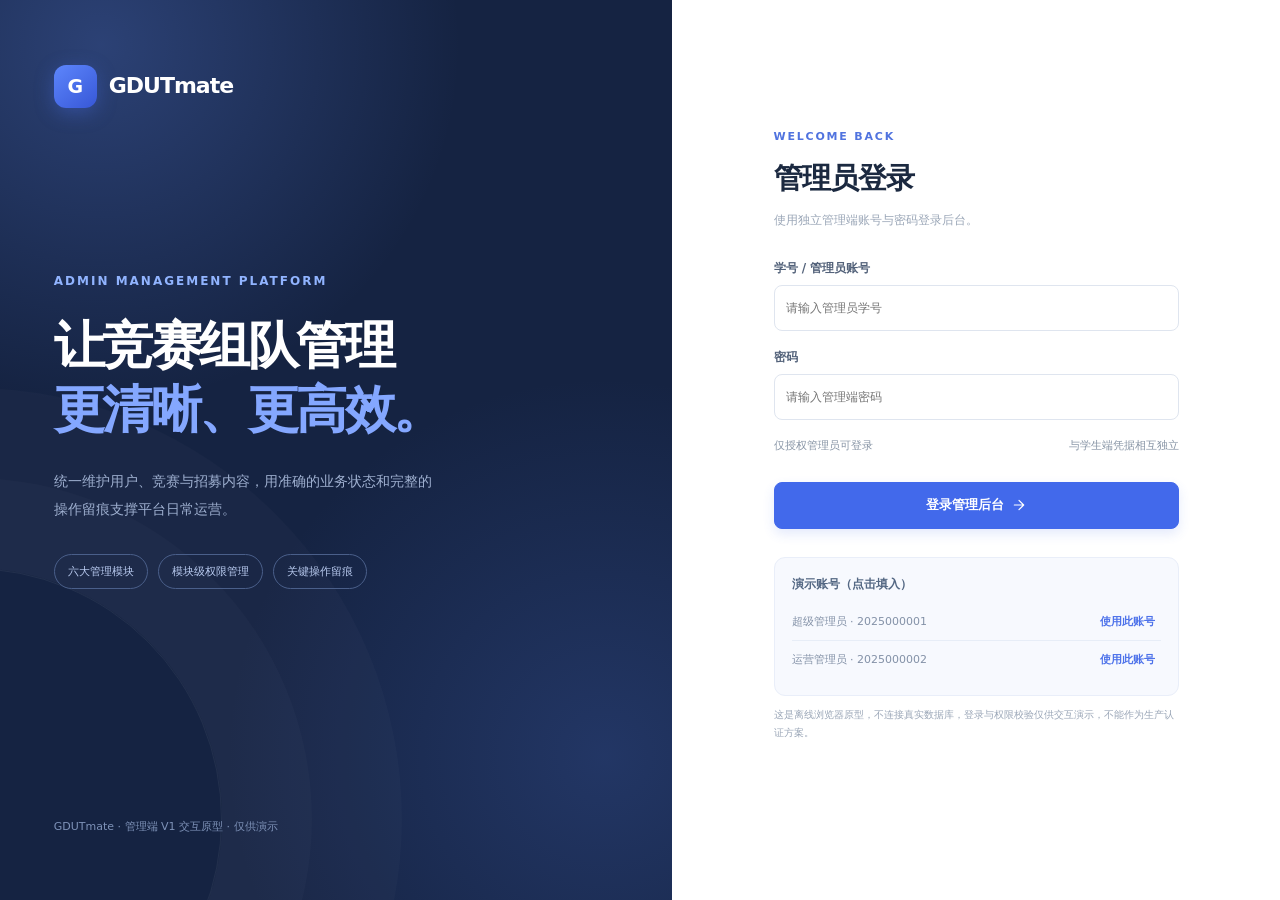
==== commit 95628890: "Remove read-only admin role and legacy account from V1 demo" ====
--- a/admin-v1/index.html
+++ b/admin-v1/index.html
@@ -44,7 +44,7 @@
 const MOD_NAME=Object.fromEntries(MODS.map(x=>[x[0],x[1]]));
 const ACTIONS=['view','create','edit','delete'];const ALLOWED_RIGHTS={overview:['view'],users:['view','create','edit','delete'],competitions:['view','create','edit','delete'],recruitments:['view','edit','delete'],feedback:['view'],settings:['view','create','edit']};
 const DEFAULT_ADMIN_RIGHTS={overview:['view'],users:['view','create','edit'],competitions:['view','create','edit','delete'],recruitments:['view','edit','delete'],feedback:['view'],settings:[]};
-const DEMO_LOGINS=[['2025000001','Admin@2026','超级管理员'],['2025000002','Operation@2026','运营管理员'],['2025000003','ReadOnly@2026','只读管理员']];
+const DEMO_LOGINS=[['2025000001','Admin@2026','超级管理员'],['2025000002','Operation@2026','运营管理员']];
 const icons={
 'layout-dashboard':'<rect x="3" y="3" width="7" height="9" rx="1"/><rect x="14" y="3" width="7" height="5" rx="1"/><rect x="14" y="12" width="7" height="9" rx="1"/><rect x="3" y="16" width="7" height="5" rx="1"/>',
 'users':'<path d="M16 21v-2a4 4 0 0 0-4-4H6a4 4 0 0 0-4 4v2"/><circle cx="9" cy="7" r="4"/><path d="M22 21v-2a4 4 0 0 0-3-3.87M16 3.13a4 4 0 0 1 0 7.75"/>',
@@ -126,8 +126,7 @@
  ].map(([id,userId,summary,content,submittedAt])=>({id,userId,summary,content,submittedAt}));
  const admin=[
  {id:'A001',account:'2025000001',displayName:'系统管理员',role:'超级管理员',status:'active',createdAt:'2026-10-20 10:00',passwordHash:'',salt:'demo-super-2026',perms:{}},
- {id:'A002',account:'2025000002',displayName:'运营同学',role:'运营管理员',status:'active',createdAt:'2026-10-21 10:00',passwordHash:'',salt:'demo-ops-2026',perms:structuredClone(DEFAULT_ADMIN_RIGHTS)},
- {id:'A003',account:'2025000003',displayName:'观察员',role:'只读管理员',status:'active',createdAt:'2026-10-22 10:00',passwordHash:'',salt:'demo-read-2026',perms:Object.fromEntries(MODS.map(v=>[v[0],v[0]==='settings'?[]:['view']]))}
+ {id:'A002',account:'2025000002',displayName:'运营同学',role:'运营管理员',status:'active',createdAt:'2026-10-21 10:00',passwordHash:'',salt:'demo-ops-2026',perms:structuredClone(DEFAULT_ADMIN_RIGHTS)}
  ];
  const logs=[
  {id:'LOG-0003',actorId:'A001',actorAccount:'2025000001',at:'2026-10-29 15:30',module:'competitions',action:'更新竞赛',objectId:'C002',result:'成功',details:'更新报名日程与比赛基础信息',before:'报名截止：2026-11-15',after:'报名截止：2026-11-20'},
@@ -137,6 +136,8 @@
  return {users,competitions,recruitments:recs,deletedRecruitmentRefs:[],feedback,admins:admin,logs,categories:['商赛','机械类','电子信息类','创新创业类','设计类','综合类'],teams:recs.map(x=>x.teamId).filter((x,i,a)=>a.indexOf(x)===i)};
 }
 let db;try{db=JSON.parse(demoLocalStorage.getItem(STORAGE))}catch(e){};if(!db?.users||!db?.admins)db=seedData();
+// Migrate browser-saved demo data when the legacy observer role is removed.
+if(db.admins.some(a=>!['超级管理员','运营管理员'].includes(a.role))){db.admins=db.admins.filter(a=>['超级管理员','运营管理员'].includes(a.role));demoLocalStorage.setItem(STORAGE,JSON.stringify(db));}
 let sessionAdminId=demoSessionStorage.getItem(SESSION)||'';
 let currentPage='overview',settingsTab='admins';
 const filters={users:{q:'',status:'all'},competitions:{q:'',category:'all',listed:'all'},recruitments:{q:'',comp:'all',business:'all',listed:'all'},feedback:{q:''},admins:{q:''},logs:{q:'',module:'all',action:'all'}};
@@ -237,9 +238,9 @@
 function restoreRecruitment(id){if(!requirePermission('recruitments','edit'))return;let r=db.recruitments.find(x=>x.id===id);if(!r||r.listed)return;const reason=checkRestore(r);if(reason){showOverlay('无法恢复展示',`<div class="callout danger-note">${I('alert-circle',16)} ${h(reason)}</div><p class="muted" style="margin-top:12px">请先确保竞赛仍上架、队伍存在、招募未关闭、未过期且岗位尚有名额。</p>`,`<button class="btn primary" onclick="closeOverlay()">知道了</button>`,'narrow');return}dialogConfirm('恢复招募展示',`确认恢复 <strong>${h(r.id)} · ${h(r.teamName)}</strong>？当前业务状态是 <strong>${bizStatus(r)}</strong>，恢复展示不会强制将状态改为“招募中”。`,()=>{r.listed=true;r.hiddenReason='';recordLog('recruitments','恢复招募',id,'通过竞赛、队伍、期限及名额校验后恢复展示','已下架','上架');render();toast('招募帖已恢复展示')},{confirmText:'确认恢复'})}
 function deleteRecruitment(id){if(!requirePermission('recruitments','delete'))return;let r=db.recruitments.find(x=>x.id===id);if(!r||r.deleted)return;dialogConfirm('删除招募帖',`确认删除 <strong>${h(r.id)} · ${h(r.teamName)}</strong>？原招募内容将删除，客户端原链接应提示“该内容已删除”；历史组队记录继续保留。`,()=>{db.deletedRecruitmentRefs=db.deletedRecruitmentRefs||[];db.deletedRecruitmentRefs.push({id:r.id,publisherId:r.publisherId,teamId:r.teamId,teamName:r.teamName,compId:r.compId});db.recruitments=db.recruitments.filter(x=>x.id!==id);recordLog('recruitments','删除招募',id,'删除招募内容；保留链接失效标记和历史关联','招募帖存在','该内容已删除');render();toast('招募帖内容已删除')},{danger:true,confirmText:'确认删除'})}
 function openFeedback(id){let x=db.feedback.find(y=>y.id===id);if(!x)return;showOverlay('反馈详情',`<div class="kv-grid"><div class="kv-item"><label>反馈 ID</label><strong class="mono">${h(x.id)}</strong></div><div class="kv-item"><label>提交人</label><strong>${h(ulabel(x.userId))}</strong></div><div class="kv-item"><label>提交时间</label><strong>${h(x.submittedAt)}</strong></div><div class="kv-item"><label>对应学生账号</label><strong class="mono">${h((person(x.userId)&&!person(x.userId).deleted?person(x.userId).studentNo:'已删除'))}</strong></div></div><hr class="modal-divider"><h3 class="subhead">用户提交的原始问题</h3><div class="info-card"><strong style="display:block;margin-bottom:10px">${h(x.summary)}</strong><p style="white-space:pre-wrap;line-height:1.9;color:#52627c">${h(x.content)}</p></div><p class="box-note">此处仅保留、查看原始反馈。没有反馈处理状态、分派、回复或删除入口。</p>`,`<button class="btn primary" onclick="closeOverlay()">关闭</button>`)}
-function permMatrix(perms,editable,role='运营管理员'){return `<div class="tbl-scroll"><table class="permission-matrix"><thead><tr><th>功能模块</th>${[['view','查看'],['create','新增'],['edit','编辑 / 状态变更'],['delete','删除']].map(a=>`<th>${a[1]}</th>`).join('')}</tr></thead><tbody>${MODS.map(([mod,label])=>`<tr><td>${label}</td>${ACTIONS.map(act=>`<td>${ALLOWED_RIGHTS[mod].includes(act)?`<input type="checkbox" name="perm_${mod}_${act}" ${perms?.[mod]?.includes(act)?'checked':''} ${(!editable||(role==='只读管理员'&&act!=='view'))?'disabled':''} aria-label="${label} ${act}">`:'<span class="muted" aria-label="不适用">—</span>'}</td>`).join('')}</tr>`).join('')}</tbody></table></div><p class="form-hint" style="margin-top:10px">仅具备系统设置权限配置权限的管理员可以修改授权；不适用的操作不提供授权选项。</p>`}
-function openAdminForm(id=''){if(!can('settings','view'))return;let a=id?db.admins.find(x=>x.id===id):null,editable=can('settings',id?'edit':'create')&&(!a||a.role!=='超级管理员'||isSuper());if(!id&&!editable)return;let role=a?.role||'运营管理员';let perms=a?.perms||(role==='只读管理员'?Object.fromEntries(MODS.map(x=>[x[0],['view']])):DEFAULT_ADMIN_RIGHTS);showOverlay(a?(editable?'管理员权限配置':'查看管理员权限'):'新增管理员账号',`<form id="adminForm" onsubmit="event.preventDefault();submitAdmin('${id}')"><div class="form-grid">${field('account','管理员学号账号',a?.account,true,'text',a||!editable?'disabled':'pattern="[0-9]{8,15}"')}${field('displayName','管理员名称',a?.displayName,true,'text',editable?'':'disabled')}${selector('role','角色',['运营管理员','只读管理员','超级管理员'],role)}${!a?field('password','独立初始密码（不少于 8 位）','',true,'password','minlength="8"'):''}</div><hr class="modal-divider"><h3 class="subhead">模块级操作权限</h3><div id="permissionsBox">${role==='超级管理员'?`<div class="box-note">超级管理员默认拥有全部模块、全部操作权限，无需勾选。</div>`:permMatrix(perms,editable,role)}</div></form>`,`${editable?`<button class="btn" onclick="closeOverlay()">取消</button><button class="btn primary" onclick="document.getElementById('adminForm').requestSubmit()">${id?'保存配置':'创建管理员'}</button>`:`<button class="btn" onclick="closeOverlay()">关闭</button>`}`,'wide');let sel=document.getElementById('role');if(sel){sel.disabled=!editable;sel.addEventListener('change',()=>{let defaults=sel.value==='只读管理员'?Object.fromEntries(MODS.map(x=>[x[0],x[0]==='settings'?[]:['view']])):DEFAULT_ADMIN_RIGHTS;document.getElementById('permissionsBox').innerHTML=sel.value==='超级管理员'?'<div class="box-note">超级管理员默认拥有全部模块、全部操作权限，无需勾选。</div>':permMatrix(defaults,editable,sel.value)})}}
-async function submitAdmin(id){if(!requirePermission('settings',id?'edit':'create'))return;let v=getForm('adminForm');if(!v)return;if(v.role==='超级管理员'&&!isSuper()){toast('只有超级管理员可授予超级管理员角色','error');return}if(id&&db.admins.find(x=>x.id===id)?.role==='超级管理员'&&!isSuper()){toast('只有超级管理员可调整超级管理员账号','error');return}let a=id?db.admins.find(x=>x.id===id):null;let account=id?a.account:v.account;if(!/^\d{8,15}$/.test(account)){toast('管理员账号需为 8～15 位数字','error');return}if(!id&&db.admins.some(x=>x.account===account)){toast('该管理员账号已存在','error');return}if(!id&&v.password.length<8){toast('管理员密码至少 8 位','error');return}if(id&&a.role==='超级管理员'&&v.role!=='超级管理员'&&db.admins.filter(x=>x.status==='active'&&x.role==='超级管理员').length<=1){toast('不可更改最后一个可用超级管理员的角色','error');return}let perms=Object.fromEntries(MODS.map(x=>[x[0],ALLOWED_RIGHTS[x[0]].filter(act=>(v.role!=='只读管理员'||act==='view')&&!!document.querySelector(`[name="perm_${x[0]}_${act}"]`)?.checked)]));if(id){let before=JSON.stringify({name:a.displayName,role:a.role,perms:a.perms});Object.assign(a,{displayName:v.displayName,role:v.role,perms});recordLog('settings','编辑管理员权限',id,'更新管理员角色及模块权限',before,JSON.stringify({name:a.displayName,role:a.role,perms:a.perms}))}else{let salt=newSalt(),passwordHash=await pwdDigest(v.password,salt);a={id:'A'+String(Math.max(...db.admins.map(x=>parseInt(x.id.slice(1))||0))+1).padStart(3,'0'),account:v.account,displayName:v.displayName,role:v.role,status:'active',createdAt:timestamp(),salt,passwordHash,perms};db.admins.push(a);recordLog('settings','新增管理员',a.id,'新增管理员账号 '+account,'无','角色：'+v.role)}closeOverlay();render();toast(id?'管理员权限已保存':'管理员账号已创建')}
+function permMatrix(perms,editable){return `<div class="tbl-scroll"><table class="permission-matrix"><thead><tr><th>功能模块</th>${[['view','查看'],['create','新增'],['edit','编辑 / 状态变更'],['delete','删除']].map(a=>`<th>${a[1]}</th>`).join('')}</tr></thead><tbody>${MODS.map(([mod,label])=>`<tr><td>${label}</td>${ACTIONS.map(act=>`<td>${ALLOWED_RIGHTS[mod].includes(act)?`<input type="checkbox" name="perm_${mod}_${act}" ${perms?.[mod]?.includes(act)?'checked':''} ${!editable?'disabled':''} aria-label="${label} ${act}">`:'<span class="muted" aria-label="不适用">—</span>'}</td>`).join('')}</tr>`).join('')}</tbody></table></div><p class="form-hint" style="margin-top:10px">仅具备系统设置权限配置权限的管理员可以修改授权；不适用的操作不提供授权选项。</p>`}
+function openAdminForm(id=''){if(!can('settings','view'))return;let a=id?db.admins.find(x=>x.id===id):null,editable=can('settings',id?'edit':'create')&&(!a||a.role!=='超级管理员'||isSuper());if(!id&&!editable)return;let role=a?.role||'运营管理员';let perms=a?.perms||DEFAULT_ADMIN_RIGHTS;showOverlay(a?(editable?'管理员权限配置':'查看管理员权限'):'新增管理员账号',`<form id="adminForm" onsubmit="event.preventDefault();submitAdmin('${id}')"><div class="form-grid">${field('account','管理员学号账号',a?.account,true,'text',a||!editable?'disabled':'pattern="[0-9]{8,15}"')}${field('displayName','管理员名称',a?.displayName,true,'text',editable?'':'disabled')}${selector('role','角色',['运营管理员','超级管理员'],role)}${!a?field('password','独立初始密码（不少于 8 位）','',true,'password','minlength="8"'):''}</div><hr class="modal-divider"><h3 class="subhead">模块级操作权限</h3><div id="permissionsBox">${role==='超级管理员'?`<div class="box-note">超级管理员默认拥有全部模块、全部操作权限，无需勾选。</div>`:permMatrix(perms,editable)}</div></form>`,`${editable?`<button class="btn" onclick="closeOverlay()">取消</button><button class="btn primary" onclick="document.getElementById('adminForm').requestSubmit()">${id?'保存配置':'创建管理员'}</button>`:`<button class="btn" onclick="closeOverlay()">关闭</button>`}`,'wide');let sel=document.getElementById('role');if(sel){sel.disabled=!editable;sel.addEventListener('change',()=>{let defaults=DEFAULT_ADMIN_RIGHTS;document.getElementById('permissionsBox').innerHTML=sel.value==='超级管理员'?'<div class="box-note">超级管理员默认拥有全部模块、全部操作权限，无需勾选。</div>':permMatrix(defaults,editable)})}}
+async function submitAdmin(id){if(!requirePermission('settings',id?'edit':'create'))return;let v=getForm('adminForm');if(!v)return;if(!['超级管理员','运营管理员'].includes(v.role)){toast('不支持的管理员角色','error');return}if(v.role==='超级管理员'&&!isSuper()){toast('只有超级管理员可授予超级管理员角色','error');return}if(id&&db.admins.find(x=>x.id===id)?.role==='超级管理员'&&!isSuper()){toast('只有超级管理员可调整超级管理员账号','error');return}let a=id?db.admins.find(x=>x.id===id):null;let account=id?a.account:v.account;if(!/^\d{8,15}$/.test(account)){toast('管理员账号需为 8～15 位数字','error');return}if(!id&&db.admins.some(x=>x.account===account)){toast('该管理员账号已存在','error');return}if(!id&&v.password.length<8){toast('管理员密码至少 8 位','error');return}if(id&&a.role==='超级管理员'&&v.role!=='超级管理员'&&db.admins.filter(x=>x.status==='active'&&x.role==='超级管理员').length<=1){toast('不可更改最后一个可用超级管理员的角色','error');return}let perms=Object.fromEntries(MODS.map(x=>[x[0],ALLOWED_RIGHTS[x[0]].filter(act=>!!document.querySelector(`[name="perm_${x[0]}_${act}"]`)?.checked)]));if(id){let before=JSON.stringify({name:a.displayName,role:a.role,perms:a.perms});Object.assign(a,{displayName:v.displayName,role:v.role,perms});recordLog('settings','编辑管理员权限',id,'更新管理员角色及模块权限',before,JSON.stringify({name:a.displayName,role:a.role,perms:a.perms}))}else{let salt=newSalt(),passwordHash=await pwdDigest(v.password,salt);a={id:'A'+String(Math.max(...db.admins.map(x=>parseInt(x.id.slice(1))||0))+1).padStart(3,'0'),account:v.account,displayName:v.displayName,role:v.role,status:'active',createdAt:timestamp(),salt,passwordHash,perms};db.admins.push(a);recordLog('settings','新增管理员',a.id,'新增管理员账号 '+account,'无','角色：'+v.role)}closeOverlay();render();toast(id?'管理员权限已保存':'管理员账号已创建')}
 function toggleAdmin(id){if(!requirePermission('settings','edit'))return;let a=db.admins.find(x=>x.id===id);if(!a)return;let enable=a.status!=='active';if(a.role==='超级管理员'&&!isSuper()){toast('只有超级管理员可管理超级管理员账号','error');return}if(!enable&&a.role==='超级管理员'&&db.admins.filter(x=>x.status==='active'&&x.role==='超级管理员').length<=1){toast('不能停用系统最后一个可用超级管理员','error');return}dialogConfirm(enable?'恢复管理员':'停用管理员',`确认${enable?'恢复':'停用'} <strong>${h(a.account)} · ${h(a.displayName)}</strong>？${enable?'':'停用将立即失去登录和管理权限。'}`,()=>{const actor=admin(),prev=a.status;a.status=enable?'active':'disabled';recordLog('settings',enable?'恢复管理员':'停用管理员',id,'管理员启用状态变更',prev,a.status,actor);if(a.id===sessionAdminId&&!enable){logout();return}render();toast('管理员状态已更新')},{danger:!enable,confirmText:'确认'+(enable?'恢复':'停用')})}
 function openLog(id){let x=db.logs.find(a=>a.id===id);if(!x)return;showOverlay('操作日志详情',`<div class="kv-grid">${[['日志 ID',x.id],['操作者账号',x.actorAccount],['操作时间',x.at],['模块',MOD_NAME[x.module]||x.module],['动作',x.action],['业务对象 ID',x.objectId],['操作结果',x.result]].map(y=>`<div class="kv-item"><label>${y[0]}</label><strong>${h(y[1])}</strong></div>`).join('')}</div><hr class="modal-divider"><h3 class="subhead">操作说明</h3><div class="info-card" style="margin-bottom:13px;color:#596b86">${h(x.details)}</div><div class="form-grid"><div class="form-field"><label>变更前</label><div class="info-card" style="min-height:90px;white-space:pre-wrap;overflow-wrap:anywhere">${h(x.before||'—')}</div></div><div class="form-field"><label>变更后</label><div class="info-card" style="min-height:90px;white-space:pre-wrap;overflow-wrap:anywhere">${h(x.after||'—')}</div></div></div><p class="box-note">操作日志只读；不包含明文密码，也不提供修改或删除日志入口。</p>`,`<button class="btn primary" onclick="closeOverlay()">关闭</button>`,'wide')}
 function openBatchImport(){if(!requirePermission('users','create'))return;batchPreview=[];showOverlay('批量导入学生账号',`<div class="callout">支持 .csv 和 .xlsx 文件。必填列：<strong>学号、姓名、昵称、年级、专业</strong>；可选列：技能标签、联系方式。导入前将检测空值、格式与重复学号。</div><div class="input-file" style="margin-top:15px">${I('upload',25)}<p>上传 Excel 或 CSV 文件</p><input type="file" accept=".csv,.xlsx,text/csv,application/vnd.openxmlformats-officedocument.spreadsheetml.sheet" onchange="loadImportFile(this.files[0])"></div><button class="text-btn" style="margin-top:10px" onclick="downloadTemplate()">${I('download',13)} 下载导入模板（CSV）</button><div id="importPreview"><p class="muted" style="font-size:12px;margin-top:20px">尚未选择文件</p></div>`,`<button class="btn" onclick="closeOverlay()">取消</button><button class="btn primary" id="batchSubmit" onclick="commitBatch()" disabled>确认导入有效记录</button>`,'wide')}
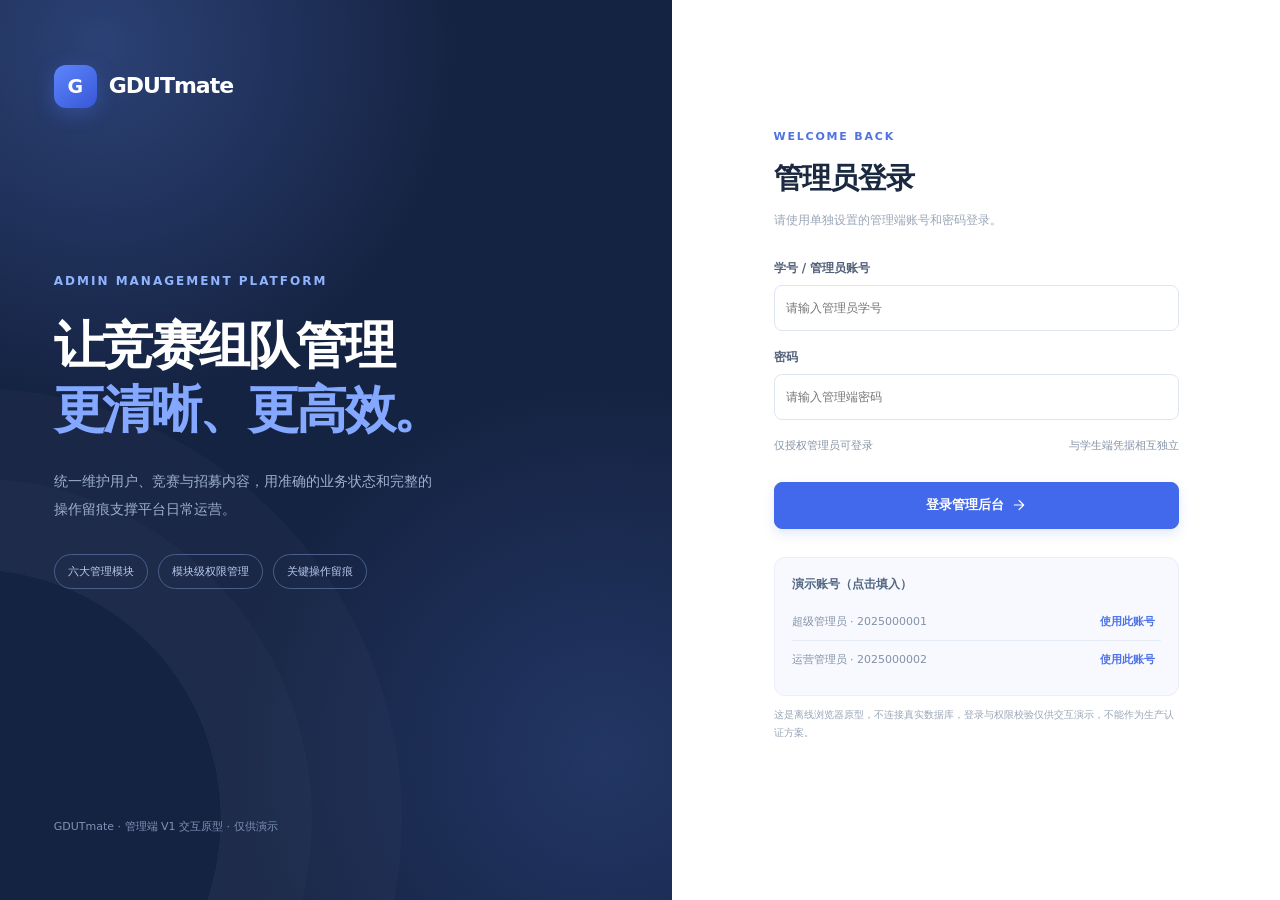
==== commit b8bb1d11: "Review GDUTmate admin V1 wording, mobile navigation and permission behavior" ====
--- a/admin-v1/index.html
+++ b/admin-v1/index.html
@@ -30,6 +30,14 @@
 .recent-ops-empty{padding:22px 5px;color:#8491a5;font-size:12px}
 @media(max-width:900px){.recent-ops-item{grid-template-columns:10px minmax(0,1fr) auto 16px;gap:10px}.recent-ops-detail{display:none}.recent-ops-time{font-size:10px}}
 @media(max-width:520px){.recent-ops-item{grid-template-columns:9px minmax(0,1fr) 15px;gap:9px}.recent-ops-time{grid-column:2;grid-row:2;text-align:left;margin-top:-10px}.recent-ops-item>svg{grid-column:3;grid-row:1}.recent-ops-panel.panel-pad{padding:15px}.panel-title h3{font-size:14px}}
+/* 手机端导航显示模块名称，避免仅用图标导致无法识别 */
+@media(max-width:700px){
+ .sidebar .nav{gap:3px;overflow-y:auto;min-height:0}
+ .sidebar .nav-btn{flex-direction:column;gap:4px;padding:10px 1px;min-height:54px;justify-content:center}
+ .sidebar .nav-btn .nav-text{display:block;font-size:9px;line-height:1.25;letter-spacing:-.35px;white-space:nowrap;text-align:center}
+ .sidebar .side-logout{min-height:38px}
+}
+@media(max-width:380px){.sidebar .nav-btn .nav-text{font-size:8px}}
 </style>
 </head>
 <body>
@@ -158,15 +166,15 @@
 const toast=(text,type='success')=>{let root=document.getElementById('toastHolder');let node=document.createElement('div');node.className='toast '+type;node.innerHTML=I(type==='success'?'check-circle':'alert-circle',16)+'<div>'+h(text)+'</div>';root.appendChild(node);setTimeout(()=>node.remove(),3500)};
 async function pwdDigest(pass,salt){const s=salt+':'+pass;if(globalThis.crypto?.subtle){const result=await globalThis.crypto.subtle.digest('SHA-256',new TextEncoder().encode(s));return [...new Uint8Array(result)].map(v=>v.toString(16).padStart(2,'0')).join('')}let x=2166136261;for(let k=0;k<s.length;k++){x^=s.charCodeAt(k);x=Math.imul(x,16777619)}return 'fallback-'+(x>>>0).toString(16)}
 async function ensureSeedHashes(){let changed=false;for(let i=0;i<db.admins.length;i++){let a=db.admins[i];if(!a.passwordHash&&DEMO_LOGINS[i]?.[0]===a.account){a.passwordHash=await pwdDigest(DEMO_LOGINS[i][1],a.salt);changed=true}}if(changed)save()}
-function render(){let a=admin();if(!a){sessionAdminId='';demoSessionStorage.removeItem(SESSION);renderLogin();return}document.getElementById('app').innerHTML=`<div class="layout"><aside class="sidebar"><div class="brand"><div class="brand-mark">G</div><div class="brand-name">GDUTmate<small>ADMIN CONSOLE</small></div></div><div class="nav-label">工作台 / WORKSPACE</div><nav class="nav">${MODS.map(([key,label,ic])=>`<button type="button" class="nav-btn ${currentPage===key?'active':''} ${!can(key,'view')?'locked':''}" onclick="routeTo('${key}')" title="${label}">${I(ic,18)}<span>${label}</span>${!can(key,'view')?'<span class="lock">'+I('lock',12)+'</span>':''}</button>`).join('')}</nav><div class="sidebar-bottom"><div class="side-user"><div class="side-avatar">${h(a.displayName[0])}</div><div><strong>${h(a.displayName)}</strong><span>${h(a.role)} · ${h(a.account)}</span></div></div><button class="side-logout" onclick="logout()">${I('log-out',15)}<span>退出管理端</span></button>${isSuper()?'<div class="side-reset" onclick="resetDemo()">重置演示数据</div>':''}</div></aside><div class="main"><header class="topbar"><div class="breadcrumbs">GDUTmate 管理后台 ${I('chevron-right',13)} <strong>${MOD_NAME[currentPage]}</strong></div><div class="top-actions"><span class="demo-label">DEMO · 本地模拟数据</span><span class="clock">${h(new Intl.DateTimeFormat('zh-CN',{year:'numeric',month:'long',day:'numeric'}).format(new Date()))}</span><div class="top-avatar">${h(a.displayName[0])}</div></div></header><main class="content" id="content">${can(currentPage,'view')?renderContent():noPermission()}</main></div></div>`;
+function render(){let a=admin();if(!a){sessionAdminId='';demoSessionStorage.removeItem(SESSION);renderLogin();return}document.getElementById('app').innerHTML=`<div class="layout"><aside class="sidebar"><div class="brand"><div class="brand-mark">G</div><div class="brand-name">GDUTmate<small>ADMIN CONSOLE</small></div></div><div class="nav-label">工作台 / WORKSPACE</div><nav class="nav">${MODS.map(([key,label,ic])=>`<button type="button" class="nav-btn ${currentPage===key?'active':''} ${!can(key,'view')?'locked':''}" onclick="routeTo('${key}')" title="${label}">${I(ic,18)}<span class="nav-text">${label}</span>${!can(key,'view')?'<span class="lock">'+I('lock',12)+'</span>':''}</button>`).join('')}</nav><div class="sidebar-bottom"><div class="side-user"><div class="side-avatar">${h(a.displayName[0])}</div><div><strong>${h(a.displayName)}</strong><span>${h(a.role)} · ${h(a.account)}</span></div></div><button class="side-logout" onclick="logout()">${I('log-out',15)}<span>退出管理端</span></button>${isSuper()?'<div class="side-reset" onclick="resetDemo()">重置演示数据</div>':''}</div></aside><div class="main"><header class="topbar"><div class="breadcrumbs">GDUTmate 管理后台 ${I('chevron-right',13)} <strong>${MOD_NAME[currentPage]}</strong></div><div class="top-actions"><span class="demo-label">DEMO · 本地模拟数据</span><span class="clock">${h(new Intl.DateTimeFormat('zh-CN',{year:'numeric',month:'long',day:'numeric'}).format(new Date()))}</span><div class="top-avatar">${h(a.displayName[0])}</div></div></header><main class="content" id="content">${can(currentPage,'view')?renderContent():noPermission()}</main></div></div>`;
  if(can(currentPage,'view'))renderTable(currentPage);
 }
 function pageHead(eyebrow,title,desc,actions=''){return `<div class="page-head"><div><div class="eyebrow">${eyebrow}</div><h1>${title}</h1><div class="subtitle">${desc}</div></div><div class="filter-row">${actions}</div></div>`}
 function noPermission(){return pageHead('ACCESS CONTROL',MOD_NAME[currentPage],'此模块由管理员权限控制')+`<div class="permission-lock">${I('lock',34)}<h3>当前账号无访问权限</h3><p>如需操作，请联系有权限的超级管理员调整模块访问权限。</p></div>`}
 function renderContent(){switch(currentPage){case'overview':return overviewHTML();case'users':return usersHTML();case'competitions':return competitionsHTML();case'recruitments':return recHTML();case'feedback':return feedbackHTML();case'settings':return settingsHTML()}}
-function routeTo(page,params={}){if(!MOD_NAME[page])return;if(params.reset){if(page==='recruitments')filters.recruitments={q:'',comp:'all',business:'all',listed:'all'};if(page==='users')filters.users={q:'',status:'all'};if(page==='feedback')filters.feedback={q:''};pageNos[page]=1}if(page==='recruitments'){if(params.business)filters.recruitments.business=params.business;if(params.listed)filters.recruitments.listed=params.listed}currentPage=page;closeOverlay();render();window.scrollTo({top:0,behavior:'instant'})}
+function routeTo(page,params={}){if(!MOD_NAME[page])return;if(page==='recruitments'&&currentPage!==page&&!params.reset&&!params.business&&!params.listed){filters.recruitments={q:'',comp:'all',business:'all',listed:'all'};pageNos.recruitments=1}if(params.reset){if(page==='recruitments')filters.recruitments={q:'',comp:'all',business:'all',listed:'all'};if(page==='users')filters.users={q:'',status:'all'};if(page==='feedback')filters.feedback={q:''};pageNos[page]=1}if(page==='recruitments'){if(params.business)filters.recruitments.business=params.business;if(params.listed)filters.recruitments.listed=params.listed}currentPage=page;closeOverlay();render();window.scrollTo({top:0,behavior:'auto'})}
 function countStats(){const listed=db.recruitments.filter(areListed);return {users:db.users.filter(x=>!x.deleted).length,posts:listed.length,teams:new Set(listed.filter(r=>bizStatus(r)==='招募中').map(x=>x.teamId)).size,feedback:db.feedback.length}}
-function overviewHTML(){let s=countStats();const metrics=[['有效用户总数',s.users,'users','users','未删除的用户账号','blue',{reset:true}],['当前已上架招募帖',s.posts,'clipboard-list','recruitments','当前上架的招募帖','green',{reset:true,listed:'listed'}],['正在招募的队伍数',s.teams,'trophy','recruitments','按队伍 ID 去重','purple',{reset:true,business:'招募中',listed:'listed'}],['反馈总数',s.feedback,'message-square','feedback','收到的有效反馈','amber',{reset:true}]];return pageHead('DASHBOARD / 数据总览','平台运营概况','查看平台核心运营数据，点击统计卡片可进入对应管理列表。')+`<div class="notice">${I('info',14)}<span>当前为<strong>本地模拟数据</strong>，示例竞赛、日期及账号并非真实信息；管理端尚未连接客户端或服务器。</span></div><div class="kpi-grid">${metrics.map(m=>`<button class="kpi" onclick='routeTo(${JSON.stringify(m[3])},${JSON.stringify(m[6])})'><div class="kpi-top"><span class="kpi-label">${h(m[0])}</span><span class="kpi-icon ${m[5]==='blue'?'':m[5]}">${I(m[2],20)}</span></div><div class="kpi-value">${m[1]}</div><div class="kpi-bottom"><span>${h(m[4])}</span><span>查看详情 ${I('arrow-right',12)}</span></div></button>`).join('')}</div><div class="overview-lower"><section class="panel panel-pad recent-ops-panel"><div class="panel-title"><h3>最近管理操作</h3>${can('settings','view')?`<button class="text-btn" type="button" onclick="openLogs()">查看全部日志 ${I('arrow-right',12)}</button>`:''}</div>${can('settings','view')?recentOperationsHTML():`<p class="recent-ops-empty">当前账号无操作日志查看权限。</p>`}</section></div>`}
+function overviewHTML(){let s=countStats();const metrics=[['有效用户总数',s.users,'users','users','不含已删除账号','blue',{reset:true}],['已上架招募帖数',s.posts,'clipboard-list','recruitments','仅统计当前上架的帖子','green',{reset:true,listed:'listed'}],['正在招募的队伍数',s.teams,'trophy','recruitments','按队伍去重','purple',{reset:true,business:'招募中',listed:'listed'}],['反馈总数',s.feedback,'message-square','feedback','累计收到的反馈','amber',{reset:true}]];return pageHead('DASHBOARD / 数据总览','平台运营概况','查看平台主要运营数据；点击指标卡片可进入相应管理列表。')+`<div class="notice">${I('info',14)}<span>此页面使用<strong>本地演示数据</strong>，所列账号、竞赛和日期均为示例；尚未连接真实服务器或客户端。</span></div><div class="kpi-grid">${metrics.map(m=>`<button class="kpi" onclick='routeTo(${JSON.stringify(m[3])},${JSON.stringify(m[6])})'><div class="kpi-top"><span class="kpi-label">${h(m[0])}</span><span class="kpi-icon ${m[5]==='blue'?'':m[5]}">${I(m[2],20)}</span></div><div class="kpi-value">${m[1]}</div><div class="kpi-bottom"><span>${h(m[4])}</span><span>查看详情 ${I('arrow-right',12)}</span></div></button>`).join('')}</div><div class="overview-lower"><section class="panel panel-pad recent-ops-panel"><div class="panel-title"><h3>最近管理操作</h3>${can('settings','view')?`<button class="text-btn" type="button" onclick="openLogs()">查看全部日志 ${I('arrow-right',12)}</button>`:''}</div>${can('settings','view')?recentOperationsHTML():`<p class="recent-ops-empty">当前账号无操作日志查看权限。</p>`}</section></div>`}
 function recentOperationsHTML(){
  const latest=[...(db.logs||[])].sort((a,b)=>b.at.localeCompare(a.at)).slice(0,5);
  if(!latest.length)return `<p class="recent-ops-empty">暂无管理操作记录。</p>`;
@@ -176,11 +184,11 @@
  }).join('')}</div>`;
 }
 function openRecentLog(id){if(!can('settings','view')){toast('当前账号无操作日志查看权限','error');return}openLog(id)}
-function usersHTML(){return pageHead('USER MANAGEMENT','用户管理','查看、维护学生账号资料，支持单条录入与批量导入。',`${can('users','create')?`<button class="btn" onclick="openBatchImport()">${I('upload',14)}批量导入</button><button class="btn primary" onclick="openUserForm()">${I('plus',15)}单个录入</button>`:''}`)+`<section class="panel"><div class="toolbar"><div class="filter-row"><div class="search-wrap">${I('search',15)}<input class="control search-input" value="${attr(filters.users.q)}" placeholder="搜索学号或昵称" oninput="setFilter('users','q',this.value)" /></div><select class="control" onchange="setFilter('users','status',this.value)"><option value="all">全部账号状态</option><option value="active" ${filters.users.status==='active'?'selected':''}>正常</option><option value="disabled" ${filters.users.status==='disabled'?'selected':''}>已停用</option></select></div><span class="muted" style="font-size:11px">支持账号详情、编辑、停用、重置密码与删除</span></div><div id="table-results"></div></section>`}
-function competitionsHTML(){return pageHead('COMPETITION MANAGEMENT','竞赛管理','正式系统使用统一竞赛 ID，供客户端筛选、发布招募和比赛日历共用。',`${can('competitions','edit')?`<button class="btn" onclick="openCategories()">${I('filter',14)}类别管理</button>`:''}${can('competitions','create')?`<button class="btn primary" onclick="openCompetitionForm()">${I('plus',15)}新增竞赛</button>`:''}`)+`<div class="notice">${I('info',14)}<span>竞赛下架或删除后，关联招募帖同步下架；重新上架竞赛不会自动恢复招募帖。比赛日期未公布时可保持空白。</span></div><section class="panel"><div class="toolbar"><div class="filter-row"><div class="search-wrap">${I('search',15)}<input class="control search-input" value="${attr(filters.competitions.q)}" placeholder="搜索竞赛名称或 ID" oninput="setFilter('competitions','q',this.value)" /></div><select class="control" onchange="setFilter('competitions','category',this.value)"><option value="all">全部竞赛类别</option>${db.categories.map(c=>`<option value="${attr(c)}" ${filters.competitions.category===c?'selected':''}>${h(c)}</option>`).join('')}</select><select class="control" onchange="setFilter('competitions','listed',this.value)"><option value="all">全部上架状态</option><option value="listed" ${filters.competitions.listed==='listed'?'selected':''}>上架</option><option value="unlisted" ${filters.competitions.listed==='unlisted'?'selected':''}>下架</option></select></div></div><div id="table-results"></div></section>`}
-function recHTML(){return pageHead('RECRUITMENT MANAGEMENT','招募管理','只做招募内容管理，不代替队长审批入队和维护组队关系。')+`<div class="notice">${I('info',14)}<span>“招募中、未开始、已截止、已关闭、名额已满”根据业务字段推导。管理员只可下架、删除或在条件满足时恢复展示，不可强制修改业务状态。</span></div><section class="panel"><div class="toolbar"><div class="filter-row"><div class="search-wrap">${I('search',15)}<input class="control search-input" value="${attr(filters.recruitments.q)}" placeholder="搜索队伍、岗位或帖子 ID" oninput="setFilter('recruitments','q',this.value)" /></div><select class="control" onchange="setFilter('recruitments','comp',this.value)"><option value="all">全部竞赛</option>${db.competitions.filter(c=>!c.deleted).map(c=>`<option value="${c.id}" ${filters.recruitments.comp===c.id?'selected':''}>${h(c.name)}</option>`).join('')}</select><select class="control" onchange="setFilter('recruitments','business',this.value)"><option value="all">全部业务状态</option>${['招募中','未开始','已截止','已关闭','名额已满'].map(x=>`<option ${filters.recruitments.business===x?'selected':''}>${x}</option>`).join('')}</select><select class="control" onchange="setFilter('recruitments','listed',this.value)"><option value="all">全部展示状态</option><option value="listed" ${filters.recruitments.listed==='listed'?'selected':''}>上架</option><option value="unlisted" ${filters.recruitments.listed==='unlisted'?'selected':''}>已下架</option></select></div></div><div id="table-results"></div></section>`}
-function feedbackHTML(){return pageHead('FEEDBACK MANAGEMENT','反馈管理','保留客户端提交的原始反馈；仅查看，不设置处理状态与强制回复。')+`<section class="panel"><div class="toolbar"><div class="filter-row"><div class="search-wrap">${I('search',15)}<input class="control search-input" value="${attr(filters.feedback.q)}" placeholder="搜索反馈内容或提交人" oninput="setFilter('feedback','q',this.value)" /></div></div><span class="muted" style="font-size:11px">按提交时间倒序</span></div><div id="table-results"></div></section>`}
-function settingsHTML(){return pageHead('SYSTEM SETTINGS','系统设置','仅包含管理员账号与操作日志；权限与日志接口在正式开发时需服务端校验。')+`<section class="panel"><div class="section-tabs"><button class="tab ${settingsTab==='admins'?'active':''}" onclick="settingsTab='admins';render()">管理员账号</button><button class="tab ${settingsTab==='logs'?'active':''}" onclick="settingsTab='logs';render()">操作日志</button></div>${settingsTab==='admins'?`<div class="toolbar"><div class="filter-row"><div class="search-wrap">${I('search',15)}<input class="control search-input" value="${attr(filters.admins.q)}" placeholder="搜索管理员账号或姓名" oninput="setFilter('admins','q',this.value)" /></div></div>${can('settings','create')?`<button class="btn primary" onclick="openAdminForm()">${I('plus',15)}新增管理员</button>`:''}</div>`:`<div class="toolbar"><div class="filter-row"><div class="search-wrap">${I('search',15)}<input class="control search-input" value="${attr(filters.logs.q)}" placeholder="搜索操作者、对象 ID" oninput="setFilter('logs','q',this.value)" /></div><select class="control" onchange="setFilter('logs','module',this.value)"><option value="all">全部模块</option>${MODS.map(([k,v])=>`<option value="${k}" ${filters.logs.module===k?'selected':''}>${v}</option>`).join('')}</select><select class="control" onchange="setFilter('logs','action',this.value)"><option value="all">全部动作</option>${[...new Set(db.logs.map(x=>x.action))].map(x=>`<option value="${attr(x)}" ${filters.logs.action===x?'selected':''}>${h(x)}</option>`).join('')}</select></div><span class="muted" style="font-size:11px">日志只读，不可修改或删除</span></div>`}<div id="table-results"></div></section>`}
+function usersHTML(){return pageHead('USER MANAGEMENT','用户管理','维护学生账号及资料，支持单个录入和批量导入。',`${can('users','create')?`<button class="btn" onclick="openBatchImport()">${I('upload',14)}批量导入</button><button class="btn primary" onclick="openUserForm()">${I('plus',15)}单个录入</button>`:''}`)+`<section class="panel"><div class="toolbar"><div class="filter-row"><div class="search-wrap">${I('search',15)}<input class="control search-input" value="${attr(filters.users.q)}" placeholder="搜索学号或昵称" oninput="setFilter('users','q',this.value)" /></div><select class="control" onchange="setFilter('users','status',this.value)"><option value="all">全部账号状态</option><option value="active" ${filters.users.status==='active'?'selected':''}>正常</option><option value="disabled" ${filters.users.status==='disabled'?'selected':''}>已停用</option></select></div><span class="muted" style="font-size:11px">支持账号详情、编辑、停用、重置密码与删除</span></div><div id="table-results"></div></section>`}
+function competitionsHTML(){return pageHead('COMPETITION MANAGEMENT','竞赛管理','竞赛信息统一维护，通过竞赛 ID 供找队伍、发布招募和比赛日历共用。',`${can('competitions','edit')?`<button class="btn" onclick="openCategories()">${I('filter',14)}类别管理</button>`:''}${can('competitions','create')?`<button class="btn primary" onclick="openCompetitionForm()">${I('plus',15)}新增竞赛</button>`:''}`)+`<div class="notice">${I('info',14)}<span>竞赛下架或删除后，关联招募帖同步下架；重新上架竞赛不会自动恢复招募帖。比赛日期未公布时可保持空白。</span></div><section class="panel"><div class="toolbar"><div class="filter-row"><div class="search-wrap">${I('search',15)}<input class="control search-input" value="${attr(filters.competitions.q)}" placeholder="搜索竞赛名称或 ID" oninput="setFilter('competitions','q',this.value)" /></div><select class="control" onchange="setFilter('competitions','category',this.value)"><option value="all">全部竞赛类别</option>${db.categories.map(c=>`<option value="${attr(c)}" ${filters.competitions.category===c?'selected':''}>${h(c)}</option>`).join('')}</select><select class="control" onchange="setFilter('competitions','listed',this.value)"><option value="all">全部上架状态</option><option value="listed" ${filters.competitions.listed==='listed'?'selected':''}>上架</option><option value="unlisted" ${filters.competitions.listed==='unlisted'?'selected':''}>下架</option></select></div></div><div id="table-results"></div></section>`}
+function recHTML(){return pageHead('RECRUITMENT MANAGEMENT','招募管理','仅管理招募信息，不代替队长审批组队申请或管理队员。')+`<div class="notice">${I('info',14)}<span>招募业务状态根据日期、岗位名额和关闭标记自动计算。管理员可管理帖子展示状态，但不能直接修改组队业务状态。</span></div><section class="panel"><div class="toolbar"><div class="filter-row"><div class="search-wrap">${I('search',15)}<input class="control search-input" value="${attr(filters.recruitments.q)}" placeholder="搜索队伍、岗位或帖子 ID" oninput="setFilter('recruitments','q',this.value)" /></div><select class="control" onchange="setFilter('recruitments','comp',this.value)"><option value="all">全部竞赛</option>${db.competitions.filter(c=>!c.deleted).map(c=>`<option value="${c.id}" ${filters.recruitments.comp===c.id?'selected':''}>${h(c.name)}</option>`).join('')}</select><select class="control" onchange="setFilter('recruitments','business',this.value)"><option value="all">全部业务状态</option>${['招募中','未开始','已截止','已关闭','名额已满'].map(x=>`<option ${filters.recruitments.business===x?'selected':''}>${x}</option>`).join('')}</select><select class="control" onchange="setFilter('recruitments','listed',this.value)"><option value="all">全部展示状态</option><option value="listed" ${filters.recruitments.listed==='listed'?'selected':''}>上架</option><option value="unlisted" ${filters.recruitments.listed==='unlisted'?'selected':''}>已下架</option></select></div></div><div id="table-results"></div></section>`}
+function feedbackHTML(){return pageHead('FEEDBACK MANAGEMENT','反馈管理','按时间倒序查看用户反馈，保留原文；不设置处理状态或强制回复。')+`<section class="panel"><div class="toolbar"><div class="filter-row"><div class="search-wrap">${I('search',15)}<input class="control search-input" value="${attr(filters.feedback.q)}" placeholder="搜索反馈内容或提交人" oninput="setFilter('feedback','q',this.value)" /></div></div><span class="muted" style="font-size:11px">按提交时间倒序</span></div><div id="table-results"></div></section>`}
+function settingsHTML(){return pageHead('SYSTEM SETTINGS','系统设置','包含管理员账号与操作日志；正式上线时由服务端校验管理权限。')+`<section class="panel"><div class="section-tabs"><button class="tab ${settingsTab==='admins'?'active':''}" onclick="settingsTab='admins';render()">管理员账号</button><button class="tab ${settingsTab==='logs'?'active':''}" onclick="settingsTab='logs';render()">操作日志</button></div>${settingsTab==='admins'?`<div class="toolbar"><div class="filter-row"><div class="search-wrap">${I('search',15)}<input class="control search-input" value="${attr(filters.admins.q)}" placeholder="搜索管理员账号或姓名" oninput="setFilter('admins','q',this.value)" /></div></div>${can('settings','create')?`<button class="btn primary" onclick="openAdminForm()">${I('plus',15)}新增管理员</button>`:''}</div>`:`<div class="toolbar"><div class="filter-row"><div class="search-wrap">${I('search',15)}<input class="control search-input" value="${attr(filters.logs.q)}" placeholder="搜索操作者、对象 ID" oninput="setFilter('logs','q',this.value)" /></div><select class="control" onchange="setFilter('logs','module',this.value)"><option value="all">全部模块</option>${MODS.map(([k,v])=>`<option value="${k}" ${filters.logs.module===k?'selected':''}>${v}</option>`).join('')}</select><select class="control" onchange="setFilter('logs','action',this.value)"><option value="all">全部动作</option>${[...new Set(db.logs.map(x=>x.action))].map(x=>`<option value="${attr(x)}" ${filters.logs.action===x?'selected':''}>${h(x)}</option>`).join('')}</select></div><span class="muted" style="font-size:11px">日志只读，不可修改或删除</span></div>`}<div id="table-results"></div></section>`}
 function setFilter(kind,key,value){filters[kind][key]=value;pageNos[kind]=1;renderTable(currentPage)}
 function setPage(kind,n){pageNos[kind]=n;renderTable(currentPage)}
 function paginate(kind,rows,cols){const n=8,total=rows.length,pg=Math.min(pageNos[kind]||1,Math.max(1,Math.ceil(total/n)));pageNos[kind]=pg;const shown=rows.slice((pg-1)*n,pg*n);return `<div class="tbl-scroll"><table class="table"><thead><tr>${cols.headers.map(c=>`<th>${c}</th>`).join('')}</tr></thead><tbody>${shown.map(cols.row).join('')}</tbody></table></div>${!total?ehtml():''}<div class="pagination"><span>共 <strong>${total}</strong> 条 · 当前第 ${pg} / ${Math.max(1,Math.ceil(total/n))} 页</span><div class="pages"><button class="page-button" ${pg===1?'disabled':''} onclick="setPage('${kind}',${pg-1})">上一页</button>${Array.from({length:Math.min(5,Math.ceil(total/n))},(_,i)=>{let t=Math.max(1,Math.min(Math.ceil(total/n)-4,pg-2))+i;return t<=Math.ceil(total/n)?`<button class="page-button ${pg===t?'current':''}" onclick="setPage('${kind}',${t})">${t}</button>`:''}).join('')}<button class="page-button" ${pg>=Math.ceil(total/n)?'disabled':''} onclick="setPage('${kind}',${pg+1})">下一页</button></div></div>`}
@@ -198,7 +206,7 @@
  html=paginate(kind,rows,{headers:['反馈 ID','提交人','内容摘要','提交时间','操作'],row:x=>`<tr><td class="mono">${x.id}</td><td>${h(ulabel(x.userId))}</td><td><div class="cell-main" style="max-width:480px" title="${attr(x.summary)}">${h(x.summary)}</div></td><td class="mono">${h(x.submittedAt)}</td><td><button class="btn tiny indigo" onclick="openFeedback('${x.id}')">${I('eye',12)}查看原始反馈</button></td></tr>`})
  }else if(kind==='admins'){
  let f=filters.admins,rows=db.admins.filter(x=>!f.q||[x.id,x.account,x.displayName,x.role].some(a=>String(a).toLowerCase().includes(f.q.toLowerCase())));
- html=paginate(kind,rows,{headers:['管理员 ID','学号账号','姓名/称呼','角色','状态','创建时间','操作'],row:x=>`<tr><td class="mono">${h(x.id)}</td><td class="mono">${h(x.account)}</td><td><strong>${h(x.displayName)}</strong></td><td>${h(x.role)}</td><td>${dotLabel(x.status==='active'?'正常':'已停用',x.status==='active'?'good':'bad')}</td><td class="mono">${h(x.createdAt)}</td><td><div class="action-flex">${can('settings','edit')?`<button class="btn tiny indigo" onclick="openAdminForm('${x.id}')">权限配置</button><button class="btn tiny" onclick="toggleAdmin('${x.id}')">${x.status==='active'?'停用':'恢复'}</button>`:`<button class="btn tiny indigo" onclick="openAdminForm('${x.id}')">查看权限</button>`}</div></td></tr>`})
+ html=paginate(kind,rows,{headers:['管理员 ID','学号账号','姓名/称呼','角色','状态','创建时间','操作'],row:x=>`<tr><td class="mono">${h(x.id)}</td><td class="mono">${h(x.account)}</td><td><strong>${h(x.displayName)}</strong></td><td>${h(x.role)}</td><td>${dotLabel(x.status==='active'?'正常':'已停用',x.status==='active'?'good':'bad')}</td><td class="mono">${h(x.createdAt)}</td><td><div class="action-flex">${can('settings','edit')&&(x.role!=='超级管理员'||isSuper())?`<button class="btn tiny indigo" onclick="openAdminForm('${x.id}')">权限配置</button><button class="btn tiny" onclick="toggleAdmin('${x.id}')">${x.status==='active'?'停用':'恢复'}</button>`:`<button class="btn tiny indigo" onclick="openAdminForm('${x.id}')">查看权限</button>`}</div></td></tr>`})
  }else if(kind==='logs'){
  let f=filters.logs,rows=db.logs.filter(x=>(!f.q||[x.actorAccount,x.objectId,x.action,x.id].some(a=>String(a).toLowerCase().includes(f.q.toLowerCase())))&&(f.module==='all'||x.module===f.module)&&(f.action==='all'||x.action===f.action)).sort((a,b)=>b.at.localeCompare(a.at));
  html=paginate(kind,rows,{headers:['操作时间','操作者','模块','动作','业务对象 ID','结果','详情'],row:x=>`<tr><td class="mono">${h(x.at)}</td><td class="mono">${h(x.actorAccount)}</td><td>${h(MOD_NAME[x.module])}</td><td>${h(x.action)}</td><td class="mono">${h(x.objectId)}</td><td>${dotLabel(x.result,'good')}</td><td><button class="btn tiny indigo" onclick="openLog('${x.id}')">查看变更</button></td></tr>`})
@@ -223,26 +231,34 @@
 function deleteUser(id){if(!requirePermission('users','delete'))return;let u=person(id);if(!u)return;dialogConfirm('删除用户账号',`确定删除账号 <strong>${h(u.studentNo)} · ${h(u.nickname)}</strong>？账号将从用户列表移除，历史招募及组队记录保留；此操作在演示中不可恢复。`,()=>{u.deleted=true;u.status='disabled';recordLog('users','删除用户',id,'删除账号并保留业务历史','账号可见','账号已删除');render();toast('账号已删除')},{danger:true,confirmText:'确认删除'})}
 async function resetUserPassword(id){if(!requirePermission('users','edit'))return;let u=person(id);if(!u)return;dialogConfirm('重置学生账号密码',`将为 <strong>${h(u.studentNo)}</strong> 生成<strong>仅展示一次</strong>的独立临时密码，不会读取或显示原密码。`,async()=>{let pass=randPassword(),salt=newSalt();u.tempPasswordHash=await pwdDigest(pass,salt);u.tempPasswordSalt=salt;recordLog('users','重置密码',id,'生成独立临时凭据（日志不包含密码）','旧密码不可见','重置已发起');render();showOverlay('临时密码已生成',`<div class="callout">这是演示凭据，仅在本窗口显示一次。请通过安全渠道交付给用户；实际学生端需要实现服务端一次性重置与首次登录改密。</div><div class="info-card" style="margin-top:15px"><span>账号</span><strong class="mono">${h(u.studentNo)}</strong></div><div class="info-card" style="margin-top:8px"><span>一次性临时凭据（仅演示）</span><strong style="font-size:21px;letter-spacing:1px" id="tempPwdText">${h(pass)}</strong></div>`,`<button class="btn" onclick="copyTemp()">${I('file-text',14)}复制凭据</button><button class="btn primary" onclick="closeOverlay()">已知悉</button>`,'narrow');toast('密码重置操作已记录')},{confirmText:'生成临时凭据'})}
 function openCompetitionForm(id=''){if(!can('competitions',id?'view':'create'))return;const editable=can('competitions',id?'edit':'create');let c=id?comp(id):{};if(id&&!c)return;showOverlay(id?(editable?'编辑竞赛':'查看竞赛'):'新增竞赛',`<form id="compForm" onsubmit="event.preventDefault();submitCompetition('${id}')"><div class="form-grid">${id?`<div class="form-field"><label>竞赛 ID</label><input class="form-control" value="${attr(c.id)}" disabled></div>`:''}${field('name','竞赛名称',c.name,true,'text',editable?'':'disabled')}${selector('category','竞赛类别',db.categories,c.category||db.categories[0],true,!editable)}${field('regStart','报名开始日期',c.regStart,false,'date',editable?'':'disabled')}${field('regEnd','报名截止日期',c.regEnd,false,'date',editable?'':'disabled')}${field('eventDate','比赛日期（可待公布）',c.eventDate,false,'date',editable?'':'disabled')}</div><div class="box-note">报名开始日是比赛日历的报名周期起点。未公布日期留空，客户端显示“待公布”，不自动推测赛事时间。</div></form>`,`${editable?`<button class="btn" onclick="closeOverlay()">取消</button><button class="btn primary" onclick="document.getElementById('compForm').requestSubmit()">${id?'保存竞赛':'创建竞赛'}</button>`:`<button class="btn" onclick="closeOverlay()">关闭</button>`}`)}
-function submitCompetition(id){if(!requirePermission('competitions',id?'edit':'create'))return;let v=getForm('compForm');if(!v)return;if(!v.name.trim()){toast('请输入竞赛名称','error');return}if(v.regStart&&v.regEnd&&v.regEnd<v.regStart){toast('报名截止不得早于报名开始','error');return}const payload={name:v.name.trim(),category:v.category,regStart:v.regStart,regEnd:v.regEnd,eventDate:v.eventDate,updatedAt:timestamp()};if(id){let c=comp(id),before=JSON.stringify({name:c.name,category:c.category,regStart:c.regStart,regEnd:c.regEnd,eventDate:c.eventDate});Object.assign(c,payload);recordLog('competitions','编辑竞赛',id,'竞赛基础信息或日程更新',before,JSON.stringify(payload))}else{let c={id:'C'+String(Math.max(...db.competitions.map(x=>parseInt(x.id.slice(1))||0))+1).padStart(3,'0'),...payload,listed:true,deleted:false};db.competitions.push(c);recordLog('competitions','新增竞赛',c.id,'新增竞赛 '+c.name,'无','已上架')}closeOverlay();render();toast(id?'竞赛资料已更新':'竞赛已创建')}
+function submitCompetition(id){if(!requirePermission('competitions',id?'edit':'create'))return;let v=getForm('compForm');if(!v)return;if(!v.name.trim()){toast('请输入竞赛名称','error');return}if(v.regStart&&v.regEnd&&v.regEnd<v.regStart){toast('报名截止日期不能早于报名开始日期','error');return}const payload={name:v.name.trim(),category:v.category,regStart:v.regStart,regEnd:v.regEnd,eventDate:v.eventDate,updatedAt:timestamp()};if(id){let c=comp(id),before=JSON.stringify({name:c.name,category:c.category,regStart:c.regStart,regEnd:c.regEnd,eventDate:c.eventDate});Object.assign(c,payload);recordLog('competitions','编辑竞赛',id,'竞赛基础信息或日程更新',before,JSON.stringify(payload))}else{let c={id:'C'+String(Math.max(...db.competitions.map(x=>parseInt(x.id.slice(1))||0))+1).padStart(3,'0'),...payload,listed:true,deleted:false};db.competitions.push(c);recordLog('competitions','新增竞赛',c.id,'新增竞赛 '+c.name,'无','已上架')}closeOverlay();render();toast(id?'竞赛资料已更新':'竞赛已创建')}
 function cascadeDown(id){let count=0;for(let r of db.recruitments){if(r.compId===id&&!r.deleted&&r.listed){r.listed=false;r.hiddenReason='competition';count++}}return count}
 function toggleCompetition(id){if(!requirePermission('competitions','edit'))return;let c=comp(id);if(!c||c.deleted)return;let next=!c.listed;dialogConfirm(next?'上架竞赛':'下架竞赛',next?`确认上架 <strong>${h(c.name)}</strong>？原先被下架的关联招募帖<strong>不会自动恢复</strong>，需逐条满足恢复条件。`:`确认下架 <strong>${h(c.name)}</strong>？所有关联上架招募帖将同步下架，客户端不再展示；历史组队记录保留。`,()=>{let count=next?0:cascadeDown(id);c.listed=next;c.updatedAt=timestamp();recordLog('competitions',next?'上架竞赛':'下架竞赛',id,next?'竞赛上架；关联招募帖不自动恢复':`竞赛下架，连带下架 ${count} 条招募帖`,next?'下架':'上架',next?'上架':'下架');render();toast(next?'竞赛已上架':`竞赛已下架，同步隐藏 ${count} 条招募帖`)},{danger:!next,confirmText:next?'确认上架':'确认下架'})}
 function deleteCompetition(id){if(!requirePermission('competitions','delete'))return;let c=comp(id);if(!c||c.deleted)return;dialogConfirm('删除竞赛',`确认删除 <strong>${h(c.name)}（${h(c.id)}）</strong>？关联招募帖同步下架，历史组队记录保留。竞赛 ID 将保留在历史数据中以防关联丢失。`,()=>{let count=cascadeDown(id);c.deleted=true;c.listed=false;c.updatedAt=timestamp();recordLog('competitions','删除竞赛',id,`删除竞赛，关联 ${count} 条招募帖同步下架`,'竞赛存在','竞赛已删除（历史 ID 保留）');render();toast(`竞赛已删除，关联 ${count} 条招募帖下架`)},{danger:true,confirmText:'确认删除'})}
 function openCategories(){if(!requirePermission('competitions','edit'))return;showOverlay('竞赛类别管理',`<p class="muted" style="margin-bottom:15px">维护客户端发布招募与找队伍筛选共同使用的竞赛类别。</p><div id="categoryList">${categoryRows()}</div><div class="form-grid" style="margin-top:17px;grid-template-columns:1fr auto;align-items:end"><div class="form-field"><label>新增类别</label><input class="form-control" id="categoryName" placeholder="例如：数学建模类"></div><button class="btn primary" onclick="addCategory()">${I('plus',14)}新增</button></div>`,`<button class="btn" onclick="closeOverlay();render()">完成</button>`)}
 function categoryRows(){return db.categories.map((c,i)=>`<div style="display:flex;align-items:center;justify-content:space-between;border-bottom:1px solid #eef1f5;padding:12px 2px;gap:12px"><div><strong style="font-size:12px">${h(c)}</strong><span class="muted" style="margin-left:10px;font-size:11px">${db.competitions.filter(x=>!x.deleted&&x.category===c).length} 项竞赛</span></div><div class="action-flex"><button class="btn tiny" onclick="renameCategory(${i})">重命名</button><button class="btn tiny danger" onclick="removeCategory(${i})">删除</button></div></div>`).join('')}
 function addCategory(){let inp=document.getElementById('categoryName'),v=inp.value.trim();if(!v){toast('请输入类别名称','error');return}if(db.categories.includes(v)){toast('该类别已存在','error');return}db.categories.push(v);recordLog('competitions','新增类别',v,'新增竞赛分类','','已新增');document.getElementById('categoryList').innerHTML=categoryRows();inp.value='';render();toast('类别已添加')}
-function renameCategory(i){let old=db.categories[i];let v=prompt('请输入新的竞赛类别名称',old)?.trim();if(v===undefined||v===old)return;if(!v||db.categories.includes(v)){toast('类别名称无效或已存在','error');return}db.categories[i]=v;db.competitions.filter(x=>x.category===old).forEach(x=>x.category=v);if(filters.competitions.category===old)filters.competitions.category=v;recordLog('competitions','重命名类别',old,'同步更新关联竞赛分类',old,v);document.getElementById('categoryList').innerHTML=categoryRows();render();toast('类别已更新')}
+function renameCategory(i){if(!requirePermission('competitions','edit'))return;let old=db.categories[i];if(!old)return;showOverlay('重命名竞赛类别',`<form id="renameCategoryForm" onsubmit="event.preventDefault();saveCategoryRename(${i})">${field('categoryRename','类别名称',old,true)}<p class="box-note">修改类别名称后，所属竞赛将同步使用新类别。</p></form>`,`<button class="btn" onclick="openCategories()">返回类别管理</button><button class="btn primary" onclick="document.getElementById('renameCategoryForm').requestSubmit()">保存名称</button>`,'narrow')}
+function saveCategoryRename(i){if(!requirePermission('competitions','edit'))return;let old=db.categories[i],v=document.getElementById('categoryRename')?.value.trim();if(!old)return;if(!v){toast('请输入类别名称','error');return}if(v!==old&&db.categories.includes(v)){toast('该类别已存在','error');return}if(v===old){openCategories();return}db.categories[i]=v;db.competitions.filter(x=>x.category===old).forEach(x=>x.category=v);if(filters.competitions.category===old)filters.competitions.category=v;recordLog('competitions','重命名类别',old,'同步更新关联竞赛类别',old,v);render();openCategories();toast('类别名称已更新')}
 function removeCategory(i){let c=db.categories[i],num=db.competitions.filter(x=>!x.deleted&&x.category===c).length;if(num){toast(`类别下仍有 ${num} 项竞赛，请先调整其类别`,'error');return}if(db.categories.length===1){toast('必须保留至少一个竞赛类别','error');return}dialogConfirm('删除竞赛类别',`确定删除 <strong>${h(c)}</strong>？`,()=>{db.categories.splice(i,1);recordLog('competitions','删除类别',c,'删除未被引用的竞赛类别','存在','已删除');render();toast('类别已删除')},{danger:true,confirmText:'删除类别'})}
-function openRecruitment(id){let r=db.recruitments.find(x=>x.id===id);if(!r){if((db.deletedRecruitmentRefs||[]).some(x=>x.id===id))showOverlay('招募帖',`<div class="callout danger-note">${I('info',16)} 该内容已删除</div>`,`<button class="btn primary" onclick="closeOverlay()">关闭</button>`,'narrow');return}showOverlay('招募帖详情',`<div class="drawer-hero"><div><strong>${h(r.teamName)}</strong><span>${h(r.id)} · ${h(r.teamId)}</span></div>${dotLabel(bizStatus(r),styleFor(bizStatus(r)))}</div><div class="info-grid"><div class="info-card"><span>展示状态</span><strong>${areListed(r)?'上架':'已下架'}</strong></div><div class="info-card"><span>岗位 / 人数</span><strong>${h(r.position)} · ${r.joined}/${r.quota} 人（已加入/名额）</strong></div></div><hr class="modal-divider"><h3 class="subhead">招募信息</h3><div class="kv-grid">${[['竞赛名称',cname(r.compId)],['竞赛 ID',r.compId],['发布者',ulabel(r.publisherId)],['发布者账号',(person(r.publisherId)&&!person(r.publisherId).deleted?person(r.publisherId).studentNo:'账号已删除')],['岗位名称',r.position],['能力要求',r.requirements],['招募起始日期',r.startsAt],['招募截止日期',r.endsAt],['发布时间',r.publishedAt],['队伍 ID',r.teamId]].map(x=>`<div class="kv-item"><label>${x[0]}</label><strong>${h(x[1])}</strong></div>`).join('')}</div><div class="box-note">名额已满、关闭、时间截止及未开始均由原业务字段决定。管理端不代替队长处理组队申请。</div>`,`${can('recruitments','delete')?`<button class="btn danger" onclick="deleteRecruitment('${r.id}')">删除招募帖</button>`:''}${can('recruitments','edit')?`<button class="btn primary" onclick="${areListed(r)?'unlistRecruitment':'restoreRecruitment'}('${r.id}')">${areListed(r)?'下架':'恢复展示'}</button>`:''}`,'',true)}
+function openRecruitment(id){let r=db.recruitments.find(x=>x.id===id);if(!r){if((db.deletedRecruitmentRefs||[]).some(x=>x.id===id))showOverlay('招募帖',`<div class="callout danger-note">${I('info',16)} 该内容已删除</div>`,`<button class="btn primary" onclick="closeOverlay()">关闭</button>`,'narrow');return}showOverlay('招募帖详情',`<div class="drawer-hero"><div><strong>${h(r.teamName)}</strong><span>${h(r.id)} · ${h(r.teamId)}</span></div>${dotLabel(bizStatus(r),styleFor(bizStatus(r)))}</div><div class="info-grid"><div class="info-card"><span>展示状态</span><strong>${areListed(r)?'上架':'已下架'}</strong></div><div class="info-card"><span>岗位及名额</span><strong>${h(r.position)} · ${r.joined}/${r.quota} 人（已加入人数/招募名额）</strong></div></div><hr class="modal-divider"><h3 class="subhead">招募信息</h3><div class="kv-grid">${[['竞赛名称',cname(r.compId)],['竞赛 ID',r.compId],['发布者',ulabel(r.publisherId)],['发布者账号',(person(r.publisherId)&&!person(r.publisherId).deleted?person(r.publisherId).studentNo:'账号已删除')],['岗位名称',r.position],['能力要求',r.requirements],['招募起始日期',r.startsAt],['招募截止日期',r.endsAt],['发布时间',r.publishedAt],['队伍 ID',r.teamId]].map(x=>`<div class="kv-item"><label>${x[0]}</label><strong>${h(x[1])}</strong></div>`).join('')}</div><div class="box-note">招募状态由业务数据自动计算，管理端不代替队长处理组队申请。</div>`,`${can('recruitments','delete')?`<button class="btn danger" onclick="deleteRecruitment('${r.id}')">删除招募帖</button>`:''}${can('recruitments','edit')?`<button class="btn primary" onclick="${areListed(r)?'unlistRecruitment':'restoreRecruitment'}('${r.id}')">${areListed(r)?'下架':'恢复展示'}</button>`:''}`,'',true)}
 function unlistRecruitment(id){if(!requirePermission('recruitments','edit'))return;let r=db.recruitments.find(x=>x.id===id);if(!r||r.deleted||!areListed(r))return;dialogConfirm('下架招募帖',`确认下架 <strong>${h(r.id)} · ${h(r.teamName)}</strong>？客户端将不再展示该帖，历史组队记录仍保留。`,()=>{r.listed=false;r.hiddenReason='manual';recordLog('recruitments','下架招募',id,'人工下架招募帖','上架','已下架');render();toast('招募帖已下架')},{danger:true,confirmText:'确认下架'})}
 function checkRestore(r){let c=comp(r.compId);if(r.deleted)return '招募帖已删除，不可恢复';if(!c||c.deleted||!c.listed)return '所属竞赛已下架或删除，请先恢复竞赛上架';if(!db.teams.includes(r.teamId))return '关联队伍不存在';if(r.closed)return '招募已关闭，无法恢复';if(r.endsAt&&r.endsAt<todayLocal())return '招募有效期已截止，无法恢复';if(r.joined>=r.quota)return '岗位名额已满，无法恢复';return ''}
-function restoreRecruitment(id){if(!requirePermission('recruitments','edit'))return;let r=db.recruitments.find(x=>x.id===id);if(!r||r.listed)return;const reason=checkRestore(r);if(reason){showOverlay('无法恢复展示',`<div class="callout danger-note">${I('alert-circle',16)} ${h(reason)}</div><p class="muted" style="margin-top:12px">请先确保竞赛仍上架、队伍存在、招募未关闭、未过期且岗位尚有名额。</p>`,`<button class="btn primary" onclick="closeOverlay()">知道了</button>`,'narrow');return}dialogConfirm('恢复招募展示',`确认恢复 <strong>${h(r.id)} · ${h(r.teamName)}</strong>？当前业务状态是 <strong>${bizStatus(r)}</strong>，恢复展示不会强制将状态改为“招募中”。`,()=>{r.listed=true;r.hiddenReason='';recordLog('recruitments','恢复招募',id,'通过竞赛、队伍、期限及名额校验后恢复展示','已下架','上架');render();toast('招募帖已恢复展示')},{confirmText:'确认恢复'})}
+function restoreRecruitment(id){if(!requirePermission('recruitments','edit'))return;let r=db.recruitments.find(x=>x.id===id);if(!r||r.listed)return;const reason=checkRestore(r);if(reason){showOverlay('无法恢复展示',`<div class="callout danger-note">${I('alert-circle',16)} ${h(reason)}</div><p class="muted" style="margin-top:12px">请确认竞赛已上架、队伍存在、招募未关闭、未过期，且岗位还有空余名额。</p>`,`<button class="btn primary" onclick="closeOverlay()">知道了</button>`,'narrow');return}dialogConfirm('恢复招募展示',`确认恢复 <strong>${h(r.id)} · ${h(r.teamName)}</strong>？当前业务状态是 <strong>${bizStatus(r)}</strong>，恢复展示不会强制将状态改为“招募中”。`,()=>{r.listed=true;r.hiddenReason='';recordLog('recruitments','恢复招募',id,'通过竞赛、队伍、期限及名额校验后恢复展示','已下架','上架');render();toast('招募帖已恢复展示')},{confirmText:'确认恢复'})}
 function deleteRecruitment(id){if(!requirePermission('recruitments','delete'))return;let r=db.recruitments.find(x=>x.id===id);if(!r||r.deleted)return;dialogConfirm('删除招募帖',`确认删除 <strong>${h(r.id)} · ${h(r.teamName)}</strong>？原招募内容将删除，客户端原链接应提示“该内容已删除”；历史组队记录继续保留。`,()=>{db.deletedRecruitmentRefs=db.deletedRecruitmentRefs||[];db.deletedRecruitmentRefs.push({id:r.id,publisherId:r.publisherId,teamId:r.teamId,teamName:r.teamName,compId:r.compId});db.recruitments=db.recruitments.filter(x=>x.id!==id);recordLog('recruitments','删除招募',id,'删除招募内容；保留链接失效标记和历史关联','招募帖存在','该内容已删除');render();toast('招募帖内容已删除')},{danger:true,confirmText:'确认删除'})}
-function openFeedback(id){let x=db.feedback.find(y=>y.id===id);if(!x)return;showOverlay('反馈详情',`<div class="kv-grid"><div class="kv-item"><label>反馈 ID</label><strong class="mono">${h(x.id)}</strong></div><div class="kv-item"><label>提交人</label><strong>${h(ulabel(x.userId))}</strong></div><div class="kv-item"><label>提交时间</label><strong>${h(x.submittedAt)}</strong></div><div class="kv-item"><label>对应学生账号</label><strong class="mono">${h((person(x.userId)&&!person(x.userId).deleted?person(x.userId).studentNo:'已删除'))}</strong></div></div><hr class="modal-divider"><h3 class="subhead">用户提交的原始问题</h3><div class="info-card"><strong style="display:block;margin-bottom:10px">${h(x.summary)}</strong><p style="white-space:pre-wrap;line-height:1.9;color:#52627c">${h(x.content)}</p></div><p class="box-note">此处仅保留、查看原始反馈。没有反馈处理状态、分派、回复或删除入口。</p>`,`<button class="btn primary" onclick="closeOverlay()">关闭</button>`)}
-function permMatrix(perms,editable){return `<div class="tbl-scroll"><table class="permission-matrix"><thead><tr><th>功能模块</th>${[['view','查看'],['create','新增'],['edit','编辑 / 状态变更'],['delete','删除']].map(a=>`<th>${a[1]}</th>`).join('')}</tr></thead><tbody>${MODS.map(([mod,label])=>`<tr><td>${label}</td>${ACTIONS.map(act=>`<td>${ALLOWED_RIGHTS[mod].includes(act)?`<input type="checkbox" name="perm_${mod}_${act}" ${perms?.[mod]?.includes(act)?'checked':''} ${!editable?'disabled':''} aria-label="${label} ${act}">`:'<span class="muted" aria-label="不适用">—</span>'}</td>`).join('')}</tr>`).join('')}</tbody></table></div><p class="form-hint" style="margin-top:10px">仅具备系统设置权限配置权限的管理员可以修改授权；不适用的操作不提供授权选项。</p>`}
-function openAdminForm(id=''){if(!can('settings','view'))return;let a=id?db.admins.find(x=>x.id===id):null,editable=can('settings',id?'edit':'create')&&(!a||a.role!=='超级管理员'||isSuper());if(!id&&!editable)return;let role=a?.role||'运营管理员';let perms=a?.perms||DEFAULT_ADMIN_RIGHTS;showOverlay(a?(editable?'管理员权限配置':'查看管理员权限'):'新增管理员账号',`<form id="adminForm" onsubmit="event.preventDefault();submitAdmin('${id}')"><div class="form-grid">${field('account','管理员学号账号',a?.account,true,'text',a||!editable?'disabled':'pattern="[0-9]{8,15}"')}${field('displayName','管理员名称',a?.displayName,true,'text',editable?'':'disabled')}${selector('role','角色',['运营管理员','超级管理员'],role)}${!a?field('password','独立初始密码（不少于 8 位）','',true,'password','minlength="8"'):''}</div><hr class="modal-divider"><h3 class="subhead">模块级操作权限</h3><div id="permissionsBox">${role==='超级管理员'?`<div class="box-note">超级管理员默认拥有全部模块、全部操作权限，无需勾选。</div>`:permMatrix(perms,editable)}</div></form>`,`${editable?`<button class="btn" onclick="closeOverlay()">取消</button><button class="btn primary" onclick="document.getElementById('adminForm').requestSubmit()">${id?'保存配置':'创建管理员'}</button>`:`<button class="btn" onclick="closeOverlay()">关闭</button>`}`,'wide');let sel=document.getElementById('role');if(sel){sel.disabled=!editable;sel.addEventListener('change',()=>{let defaults=DEFAULT_ADMIN_RIGHTS;document.getElementById('permissionsBox').innerHTML=sel.value==='超级管理员'?'<div class="box-note">超级管理员默认拥有全部模块、全部操作权限，无需勾选。</div>':permMatrix(defaults,editable)})}}
-async function submitAdmin(id){if(!requirePermission('settings',id?'edit':'create'))return;let v=getForm('adminForm');if(!v)return;if(!['超级管理员','运营管理员'].includes(v.role)){toast('不支持的管理员角色','error');return}if(v.role==='超级管理员'&&!isSuper()){toast('只有超级管理员可授予超级管理员角色','error');return}if(id&&db.admins.find(x=>x.id===id)?.role==='超级管理员'&&!isSuper()){toast('只有超级管理员可调整超级管理员账号','error');return}let a=id?db.admins.find(x=>x.id===id):null;let account=id?a.account:v.account;if(!/^\d{8,15}$/.test(account)){toast('管理员账号需为 8～15 位数字','error');return}if(!id&&db.admins.some(x=>x.account===account)){toast('该管理员账号已存在','error');return}if(!id&&v.password.length<8){toast('管理员密码至少 8 位','error');return}if(id&&a.role==='超级管理员'&&v.role!=='超级管理员'&&db.admins.filter(x=>x.status==='active'&&x.role==='超级管理员').length<=1){toast('不可更改最后一个可用超级管理员的角色','error');return}let perms=Object.fromEntries(MODS.map(x=>[x[0],ALLOWED_RIGHTS[x[0]].filter(act=>!!document.querySelector(`[name="perm_${x[0]}_${act}"]`)?.checked)]));if(id){let before=JSON.stringify({name:a.displayName,role:a.role,perms:a.perms});Object.assign(a,{displayName:v.displayName,role:v.role,perms});recordLog('settings','编辑管理员权限',id,'更新管理员角色及模块权限',before,JSON.stringify({name:a.displayName,role:a.role,perms:a.perms}))}else{let salt=newSalt(),passwordHash=await pwdDigest(v.password,salt);a={id:'A'+String(Math.max(...db.admins.map(x=>parseInt(x.id.slice(1))||0))+1).padStart(3,'0'),account:v.account,displayName:v.displayName,role:v.role,status:'active',createdAt:timestamp(),salt,passwordHash,perms};db.admins.push(a);recordLog('settings','新增管理员',a.id,'新增管理员账号 '+account,'无','角色：'+v.role)}closeOverlay();render();toast(id?'管理员权限已保存':'管理员账号已创建')}
+function openFeedback(id){let x=db.feedback.find(y=>y.id===id);if(!x)return;showOverlay('反馈详情',`<div class="kv-grid"><div class="kv-item"><label>反馈 ID</label><strong class="mono">${h(x.id)}</strong></div><div class="kv-item"><label>提交人</label><strong>${h(ulabel(x.userId))}</strong></div><div class="kv-item"><label>提交时间</label><strong>${h(x.submittedAt)}</strong></div><div class="kv-item"><label>对应学生账号</label><strong class="mono">${h((person(x.userId)&&!person(x.userId).deleted?person(x.userId).studentNo:'已删除'))}</strong></div></div><hr class="modal-divider"><h3 class="subhead">反馈原文</h3><div class="info-card"><strong style="display:block;margin-bottom:10px">${h(x.summary)}</strong><p style="white-space:pre-wrap;line-height:1.9;color:#52627c">${h(x.content)}</p></div><p class="box-note">反馈仅供查阅和留存，不设置处理进度、分派、回复或删除功能。</p>`,`<button class="btn primary" onclick="closeOverlay()">关闭</button>`)}
+function permMatrix(perms,editable){return `<div class="tbl-scroll"><table class="permission-matrix"><thead><tr><th>功能模块</th>${[['view','查看'],['create','新增'],['edit','编辑及状态变更'],['delete','删除']].map(a=>`<th>${a[1]}</th>`).join('')}</tr></thead><tbody>${MODS.map(([mod,label])=>`<tr><td>${label}</td>${ACTIONS.map(act=>`<td>${ALLOWED_RIGHTS[mod].includes(act)?`<input type="checkbox" name="perm_${mod}_${act}" ${perms?.[mod]?.includes(act)?'checked':''} ${!editable?'disabled':''} onchange="syncPermission('${mod}','${act}',this.checked)" aria-label="${label} ${act}">`:'<span class="muted" aria-label="不适用">—</span>'}</td>`).join('')}</tr>`).join('')}</tbody></table></div><p class="form-hint" style="margin-top:10px">只有获得相应授权的管理员才能调整权限；操作权限依赖模块查看权限，未开放的操作不可勾选。</p>`}
+function syncPermission(mod,action,checked){
+ const root=document.getElementById('permissionsBox');if(!root)return;
+ const get=act=>root.querySelector(`[name="perm_${mod}_${act}"]`);
+ const view=get('view');
+ if(action==='view'&&!checked){for(const act of ['create','edit','delete']){const input=get(act);if(input)input.checked=false}}
+ else if(action!=='view'&&checked&&view)view.checked=true;
+}
+function openAdminForm(id=''){if(!can('settings','view'))return;let a=id?db.admins.find(x=>x.id===id):null,editable=can('settings',id?'edit':'create')&&(!a||a.role!=='超级管理员'||isSuper());if(!id&&!editable)return;let role=a?.role||'运营管理员';let perms=a?.perms||DEFAULT_ADMIN_RIGHTS;showOverlay(a?(editable?'管理员权限配置':'查看管理员权限'):'新增管理员账号',`<form id="adminForm" onsubmit="event.preventDefault();submitAdmin('${id}')"><div class="form-grid">${field('account','管理员学号账号',a?.account,true,'text',a||!editable?'disabled':'pattern="[0-9]{8,15}"')}${field('displayName','管理员显示名称',a?.displayName,true,'text',editable?'':'disabled')}${selector('role','角色',(isSuper()||role==='超级管理员'?['运营管理员','超级管理员']:['运营管理员']),role)}${!a?field('password','独立初始密码（不少于 8 位）','',true,'password','minlength="8"'):''}</div><hr class="modal-divider"><h3 class="subhead">模块级操作权限</h3><div id="permissionsBox">${role==='超级管理员'?`<div class="box-note">超级管理员默认拥有全部模块、全部操作权限，无需勾选。</div>`:permMatrix(perms,editable)}</div></form>`,`${editable?`<button class="btn" onclick="closeOverlay()">取消</button><button class="btn primary" onclick="document.getElementById('adminForm').requestSubmit()">${id?'保存配置':'创建管理员'}</button>`:`<button class="btn" onclick="closeOverlay()">关闭</button>`}`,'wide');let sel=document.getElementById('role');if(sel){sel.disabled=!editable;sel.addEventListener('change',()=>{let defaults=DEFAULT_ADMIN_RIGHTS;document.getElementById('permissionsBox').innerHTML=sel.value==='超级管理员'?'<div class="box-note">超级管理员默认拥有全部模块、全部操作权限，无需勾选。</div>':permMatrix(defaults,editable)})}}
+async function submitAdmin(id){if(!requirePermission('settings',id?'edit':'create'))return;let v=getForm('adminForm');if(!v)return;if(!['超级管理员','运营管理员'].includes(v.role)){toast('不支持的管理员角色','error');return}if(v.role==='超级管理员'&&!isSuper()){toast('只有超级管理员可授予超级管理员角色','error');return}if(id&&db.admins.find(x=>x.id===id)?.role==='超级管理员'&&!isSuper()){toast('只有超级管理员可调整超级管理员账号','error');return}let a=id?db.admins.find(x=>x.id===id):null;let account=id?a.account:v.account;if(!/^\d{8,15}$/.test(account)){toast('管理员账号需为 8～15 位数字','error');return}if(!id&&db.admins.some(x=>x.account===account)){toast('该管理员账号已存在','error');return}if(!v.displayName?.trim()){toast('请填写管理员显示名称','error');return}v.displayName=v.displayName.trim();if(!id&&v.password.length<8){toast('管理员密码至少 8 位','error');return}if(id&&a.role==='超级管理员'&&v.role!=='超级管理员'&&db.admins.filter(x=>x.status==='active'&&x.role==='超级管理员').length<=1){toast('不可更改最后一个可用超级管理员的角色','error');return}let perms=Object.fromEntries(MODS.map(x=>{const acts=ALLOWED_RIGHTS[x[0]].filter(act=>!!document.querySelector(`[name="perm_${x[0]}_${act}"]`)?.checked);return [x[0],acts.includes('view')?acts:[]]}));if(id){let before=JSON.stringify({name:a.displayName,role:a.role,perms:a.perms});Object.assign(a,{displayName:v.displayName,role:v.role,perms});recordLog('settings','编辑管理员权限',id,'更新管理员角色及模块权限',before,JSON.stringify({name:a.displayName,role:a.role,perms:a.perms}))}else{let salt=newSalt(),passwordHash=await pwdDigest(v.password,salt);a={id:'A'+String(Math.max(...db.admins.map(x=>parseInt(x.id.slice(1))||0))+1).padStart(3,'0'),account:v.account,displayName:v.displayName,role:v.role,status:'active',createdAt:timestamp(),salt,passwordHash,perms};db.admins.push(a);recordLog('settings','新增管理员',a.id,'新增管理员账号 '+account,'无','角色：'+v.role)}closeOverlay();render();toast(id?'管理员权限已保存':'管理员账号已创建')}
 function toggleAdmin(id){if(!requirePermission('settings','edit'))return;let a=db.admins.find(x=>x.id===id);if(!a)return;let enable=a.status!=='active';if(a.role==='超级管理员'&&!isSuper()){toast('只有超级管理员可管理超级管理员账号','error');return}if(!enable&&a.role==='超级管理员'&&db.admins.filter(x=>x.status==='active'&&x.role==='超级管理员').length<=1){toast('不能停用系统最后一个可用超级管理员','error');return}dialogConfirm(enable?'恢复管理员':'停用管理员',`确认${enable?'恢复':'停用'} <strong>${h(a.account)} · ${h(a.displayName)}</strong>？${enable?'':'停用将立即失去登录和管理权限。'}`,()=>{const actor=admin(),prev=a.status;a.status=enable?'active':'disabled';recordLog('settings',enable?'恢复管理员':'停用管理员',id,'管理员启用状态变更',prev,a.status,actor);if(a.id===sessionAdminId&&!enable){logout();return}render();toast('管理员状态已更新')},{danger:!enable,confirmText:'确认'+(enable?'恢复':'停用')})}
-function openLog(id){let x=db.logs.find(a=>a.id===id);if(!x)return;showOverlay('操作日志详情',`<div class="kv-grid">${[['日志 ID',x.id],['操作者账号',x.actorAccount],['操作时间',x.at],['模块',MOD_NAME[x.module]||x.module],['动作',x.action],['业务对象 ID',x.objectId],['操作结果',x.result]].map(y=>`<div class="kv-item"><label>${y[0]}</label><strong>${h(y[1])}</strong></div>`).join('')}</div><hr class="modal-divider"><h3 class="subhead">操作说明</h3><div class="info-card" style="margin-bottom:13px;color:#596b86">${h(x.details)}</div><div class="form-grid"><div class="form-field"><label>变更前</label><div class="info-card" style="min-height:90px;white-space:pre-wrap;overflow-wrap:anywhere">${h(x.before||'—')}</div></div><div class="form-field"><label>变更后</label><div class="info-card" style="min-height:90px;white-space:pre-wrap;overflow-wrap:anywhere">${h(x.after||'—')}</div></div></div><p class="box-note">操作日志只读；不包含明文密码，也不提供修改或删除日志入口。</p>`,`<button class="btn primary" onclick="closeOverlay()">关闭</button>`,'wide')}
+function openLog(id){if(!requirePermission('settings','view'))return;let x=db.logs.find(a=>a.id===id);if(!x)return;showOverlay('操作日志详情',`<div class="kv-grid">${[['日志 ID',x.id],['操作者账号',x.actorAccount],['操作时间',x.at],['模块',MOD_NAME[x.module]||x.module],['动作',x.action],['业务对象 ID',x.objectId],['操作结果',x.result]].map(y=>`<div class="kv-item"><label>${y[0]}</label><strong>${h(y[1])}</strong></div>`).join('')}</div><hr class="modal-divider"><h3 class="subhead">操作说明</h3><div class="info-card" style="margin-bottom:13px;color:#596b86">${h(x.details)}</div><div class="form-grid"><div class="form-field"><label>变更前</label><div class="info-card" style="min-height:90px;white-space:pre-wrap;overflow-wrap:anywhere">${h(x.before||'—')}</div></div><div class="form-field"><label>变更后</label><div class="info-card" style="min-height:90px;white-space:pre-wrap;overflow-wrap:anywhere">${h(x.after||'—')}</div></div></div><p class="box-note">操作日志只读；不包含明文密码，也不提供修改或删除日志入口。</p>`,`<button class="btn primary" onclick="closeOverlay()">关闭</button>`,'wide')}
 function openBatchImport(){if(!requirePermission('users','create'))return;batchPreview=[];showOverlay('批量导入学生账号',`<div class="callout">支持 .csv 和 .xlsx 文件。必填列：<strong>学号、姓名、昵称、年级、专业</strong>；可选列：技能标签、联系方式。导入前将检测空值、格式与重复学号。</div><div class="input-file" style="margin-top:15px">${I('upload',25)}<p>上传 Excel 或 CSV 文件</p><input type="file" accept=".csv,.xlsx,text/csv,application/vnd.openxmlformats-officedocument.spreadsheetml.sheet" onchange="loadImportFile(this.files[0])"></div><button class="text-btn" style="margin-top:10px" onclick="downloadTemplate()">${I('download',13)} 下载导入模板（CSV）</button><div id="importPreview"><p class="muted" style="font-size:12px;margin-top:20px">尚未选择文件</p></div>`,`<button class="btn" onclick="closeOverlay()">取消</button><button class="btn primary" id="batchSubmit" onclick="commitBatch()" disabled>确认导入有效记录</button>`,'wide')}
 function downloadTemplate(){let csv='学号,姓名,昵称,年级,专业,技能标签,联系方式\n2026999001,示例同学,新成员,2026级,国际经济与贸易,市场调研；Python,微信：示例账号\n';let blob=new Blob(['\ufeff'+csv],{type:'text/csv;charset=utf-8'});let url=URL.createObjectURL(blob);let a=document.createElement('a');a.href=url;a.download='GDUTmate_用户导入模板.csv';a.click();setTimeout(()=>URL.revokeObjectURL(url),1000)}
 function parseCSV(str){str=str.replace(/^\ufeff/,'');const out=[];let row=[],cur='',quote=false;for(let i=0;i<str.length;i++){let c=str[i];if(quote){if(c==='"'&&str[i+1]==='"'){cur+='"';i++}else if(c==='"')quote=false;else cur+=c}else if(c==='"')quote=true;else if(c===','){row.push(cur);cur=''}else if(c==='\n'){row.push(cur.replace(/\r$/,''));out.push(row);row=[];cur=''}else cur+=c}if(cur.length||row.length){row.push(cur.replace(/\r$/,''));out.push(row)}return out}
@@ -253,11 +269,11 @@
 async function copyTemp(){const t=document.getElementById('tempPwdText')?.textContent;if(!t)return;try{if(navigator.clipboard?.writeText){await navigator.clipboard.writeText(t)}else{const area=document.createElement('textarea');area.value=t;area.style.position='fixed';area.style.opacity='0';document.body.appendChild(area);area.select();if(!document.execCommand('copy'))throw Error('clipboard unavailable');area.remove()}toast('已复制临时凭据')}catch(e){toast('复制不可用，请手动选择并复制临时凭据','error')}}
 function resetDemo(){dialogConfirm('重置所有演示数据',`此操作将<strong>清除当前浏览器本地的全部模拟修改</strong>，恢复原始示例账号、竞赛、招募帖、反馈和日志。`,async()=>{db=seedData();await ensureSeedHashes();save();filters.users={q:'',status:'all'};filters.recruitments={q:'',comp:'all',business:'all',listed:'all'};currentPage='overview';render();toast('演示数据已重置')},{danger:true,confirmText:'重置演示数据'})}
 function logout(){sessionAdminId='';demoSessionStorage.removeItem(SESSION);closeOverlay();renderLogin()}
-function renderLogin(){document.getElementById('app').innerHTML=`<div class="login-screen"><section class="login-art"><div class="login-brand"><span class="brand-mark">G</span><strong>GDUTmate</strong></div><div class="login-copy"><div class="login-tag">ADMIN MANAGEMENT PLATFORM</div><h1>让竞赛组队管理<br><span>更清晰、更高效。</span></h1><p>统一维护用户、竞赛与招募内容，用准确的业务状态和完整的操作留痕支撑平台日常运营。</p><div class="login-pills"><span>六大管理模块</span><span>模块级权限管理</span><span>关键操作留痕</span></div></div><div class="login-footer">GDUTmate · 管理端 V1 交互原型 · 仅供演示</div></section><section class="login-right"><div class="login-card"><div class="welcome">WELCOME BACK</div><h2>管理员登录</h2><p>使用独立管理端账号与密码登录后台。</p><form class="login-form" id="loginForm" onsubmit="event.preventDefault();login()"><div class="form-field"><label>学号 / 管理员账号</label><input class="form-control" id="loginAccount" autocomplete="username" placeholder="请输入管理员学号" required></div><div class="form-field"><label>密码</label><input class="form-control" id="loginPassword" type="password" autocomplete="current-password" placeholder="请输入管理端密码" required></div><div class="help-row"><span>仅授权管理员可登录</span><span>与学生端凭据相互独立</span></div><div class="login-error" id="loginError"></div><button class="btn primary" type="submit">登录管理后台 ${I('arrow-right',16)}</button></form><div class="demo-accounts"><h3>演示账号（点击填入）</h3>${DEMO_LOGINS.map(([a,p,r])=>`<div class="demo-account"><span>${h(r)} · ${h(a)}</span><button type="button" onclick="fillLogin('${a}','${p}')">使用此账号</button></div>`).join('')}</div><p style="line-height:1.8;font-size:10px">这是离线浏览器原型，不连接真实数据库，登录与权限校验仅供交互演示，不能作为生产认证方案。</p></div></section></div>`}
+function renderLogin(){document.getElementById('app').innerHTML=`<div class="login-screen"><section class="login-art"><div class="login-brand"><span class="brand-mark">G</span><strong>GDUTmate</strong></div><div class="login-copy"><div class="login-tag">ADMIN MANAGEMENT PLATFORM</div><h1>让竞赛组队管理<br><span>更清晰、更高效。</span></h1><p>统一维护用户、竞赛与招募内容，用准确的业务状态和完整的操作留痕支撑平台日常运营。</p><div class="login-pills"><span>六大管理模块</span><span>模块级权限管理</span><span>关键操作留痕</span></div></div><div class="login-footer">GDUTmate · 管理端 V1 交互原型 · 仅供演示</div></section><section class="login-right"><div class="login-card"><div class="welcome">WELCOME BACK</div><h2>管理员登录</h2><p>请使用单独设置的管理端账号和密码登录。</p><form class="login-form" id="loginForm" onsubmit="event.preventDefault();login()"><div class="form-field"><label>学号 / 管理员账号</label><input class="form-control" id="loginAccount" autocomplete="username" placeholder="请输入管理员学号" required></div><div class="form-field"><label>密码</label><input class="form-control" id="loginPassword" type="password" autocomplete="current-password" placeholder="请输入管理端密码" required></div><div class="help-row"><span>仅授权管理员可登录</span><span>与学生端凭据相互独立</span></div><div class="login-error" id="loginError"></div><button class="btn primary" type="submit">登录管理后台 ${I('arrow-right',16)}</button></form><div class="demo-accounts"><h3>演示账号（点击填入）</h3>${DEMO_LOGINS.map(([a,p,r])=>`<div class="demo-account"><span>${h(r)} · ${h(a)}</span><button type="button" onclick="fillLogin('${a}','${p}')">使用此账号</button></div>`).join('')}</div><p style="line-height:1.8;font-size:10px">这是离线浏览器原型，不连接真实数据库，登录与权限校验仅供交互演示，不能作为生产认证方案。</p></div></section></div>`}
 function fillLogin(a,p){document.getElementById('loginAccount').value=a;document.getElementById('loginPassword').value=p;document.getElementById('loginError').textContent=''}
 async function login(){let acc=document.getElementById('loginAccount').value.trim(),pwd=document.getElementById('loginPassword').value,a=db.admins.find(x=>x.account===acc);const err=document.getElementById('loginError');if(!a||a.status!=='active'){err.textContent='账号不存在或已停用';return}let dig=await pwdDigest(pwd,a.salt);if(dig!==a.passwordHash){err.textContent='管理员账号或密码错误';return}sessionAdminId=a.id;demoSessionStorage.setItem(SESSION,a.id);currentPage='overview';render();toast('已进入 GDUTmate 管理端')}
 document.addEventListener('keydown',e=>{if(e.key==='Escape'&&document.getElementById('overlay'))closeOverlay()});
 (async()=>{await ensureSeedHashes();if(sessionAdminId&&!admin())sessionAdminId='';render()})();
 </script>
 </body>
-</html>+</html>
